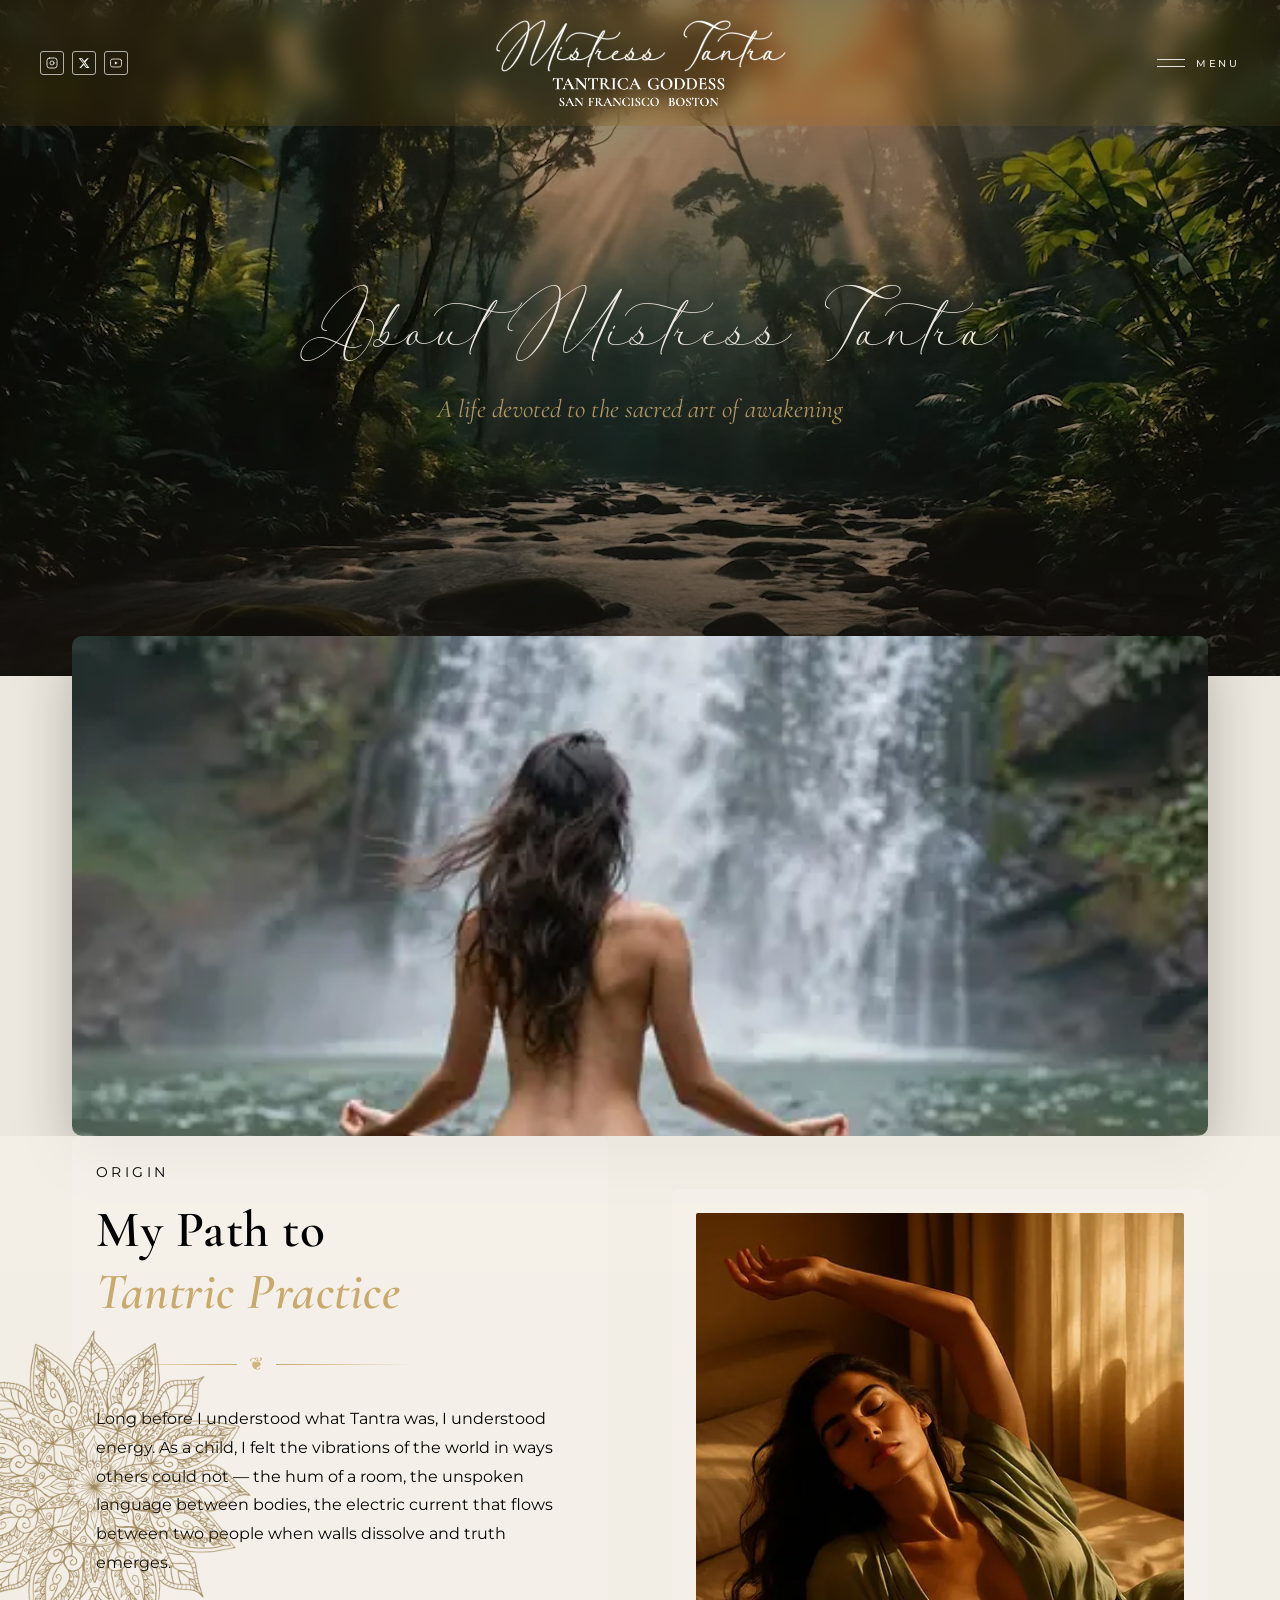
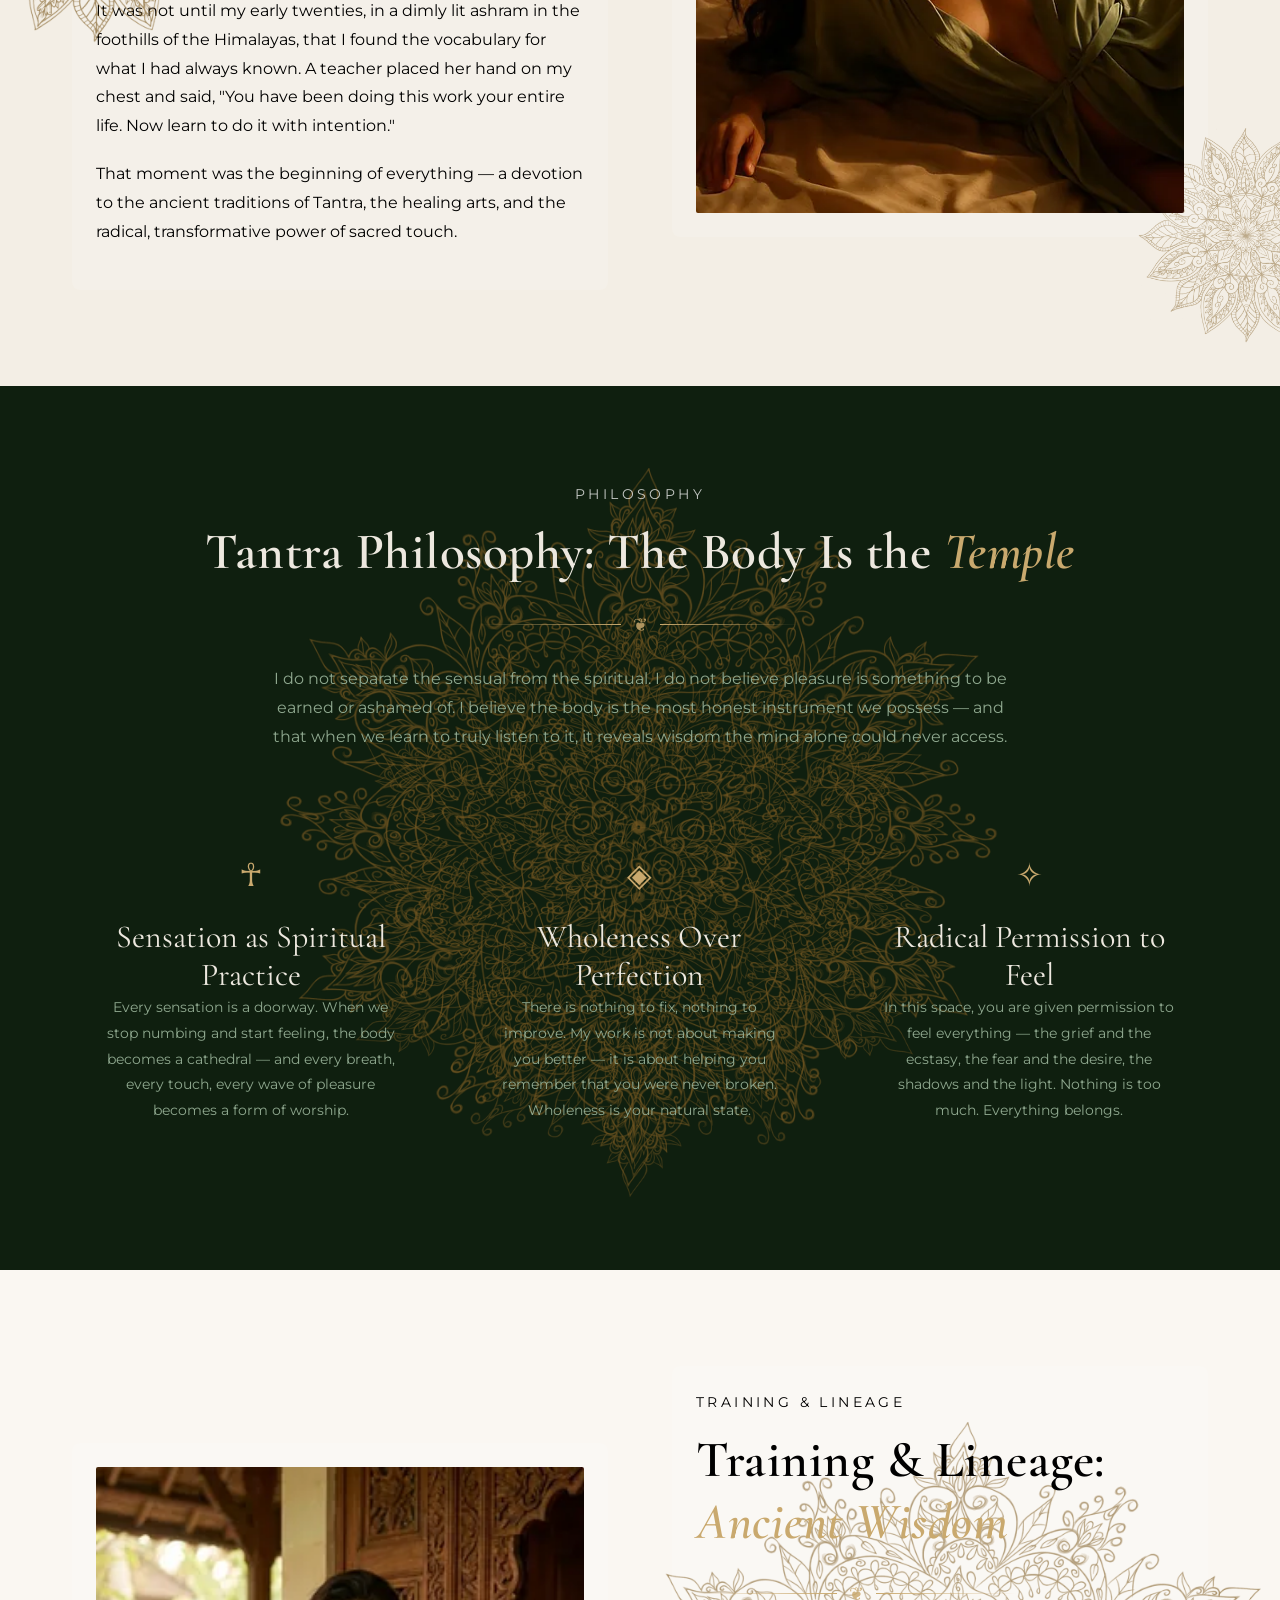
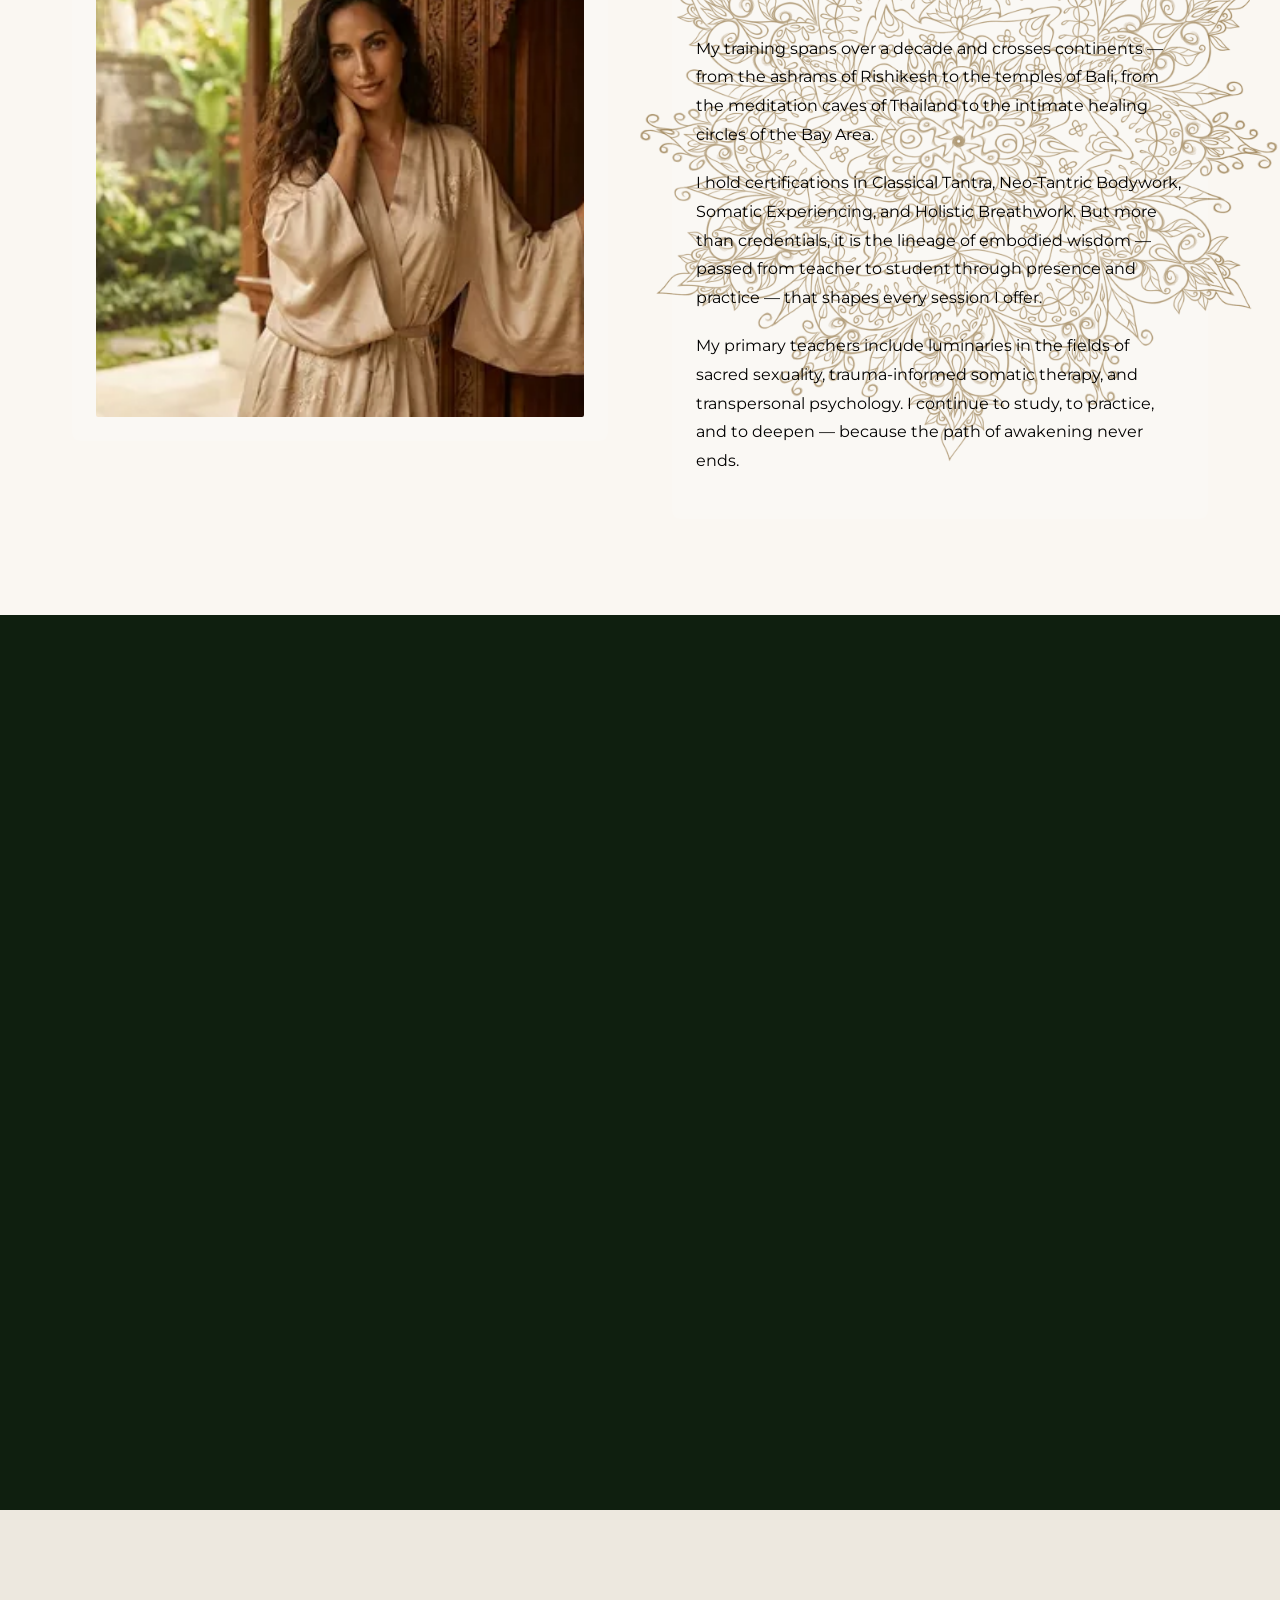
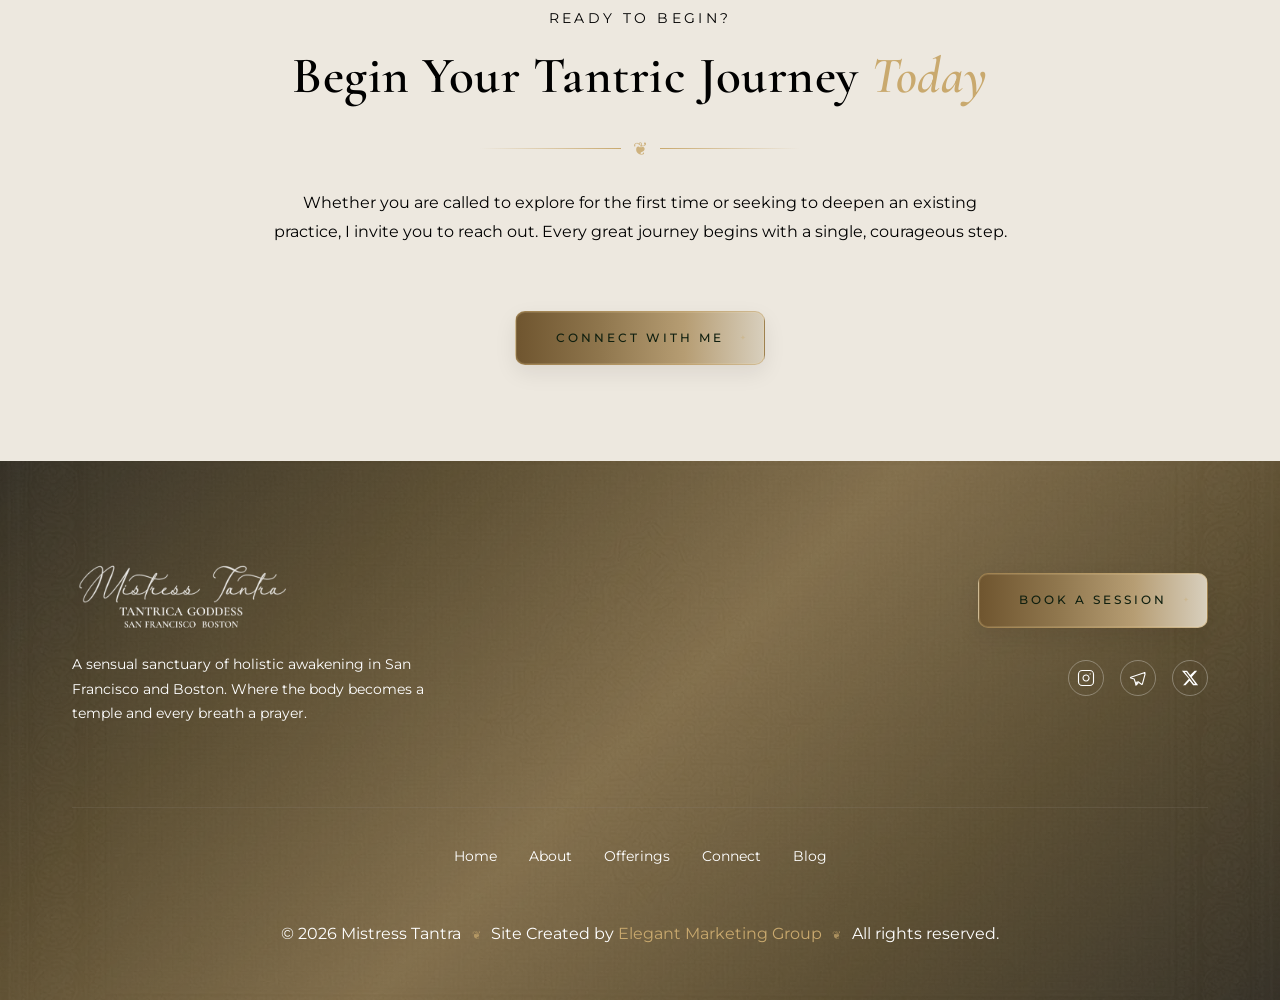
==== about.html @ 5de26f8f "Round 16: Footer restructure - new logo, horizontal nav, button+social right, bg overlay" ====
<!DOCTYPE html>
<html lang="en">
<head>
  <meta charset="UTF-8">
  <meta name="viewport" content="width=device-width, initial-scale=1.0">
  <title>About — Mistress Tantra · San Francisco</title>
  <meta name="description" content="Discover the story behind Mistress Tantra — years of devoted practice in the ancient art of tantric awakening, sacred intimacy, and holistic healing in San Francisco.">
  <link rel="preload" href="assets/fonts/Allonges.ttf" as="font" type="font/ttf" crossorigin="anonymous">
  <link rel="preconnect" href="https://fonts.googleapis.com">
  <link rel="preconnect" href="https://fonts.gstatic.com" crossorigin>
  <link href="https://fonts.googleapis.com/css2?family=Cormorant+Garamond:ital,wght@0,300;0,400;0,500;1,300;1,400;1,500&family=Montserrat:wght@200;300;400;500;600&display=swap" rel="stylesheet">
  <link rel="stylesheet" href="assets/css/styles.css?v=56">
  <link rel="stylesheet" href="assets/css/home.css?v=15">
  <link rel="stylesheet" href="assets/css/sacred-geometry.css?v=11">
  <link rel="icon" href="assets/images/favicon.png" type="image/png">
  <script src="https://sites.super.myninja.ai/_assets/ninja-daytona-script.js"></script>
  <script src="assets/js/responsive-video.js"></script>
</head>
<body>

  <div class="scroll-progress"></div>

  <!-- ═══════════════════════════════════════════════════════
       SITE-WIDE FIXED HEADER  (logo + gold bar + nav overlay)
  ═══════════════════════════════════════════════════════ -->

  <!-- Logo — fixed, centered, above header bar -->
    <!-- ═══════════════════════════════════════════════════════
       SITE-WIDE FIXED HEADER — social | logo | menu (one bar)
  ═══════════════════════════════════════════════════════ -->
  <header class="home-header" id="homeHeader">
    <div class="home-header__inner">

      <!-- COL 1: Social icons — far left -->
      <div class="home-header__social">
        <a href="#" aria-label="Instagram" class="social-icon">
          <svg width="12" height="12" viewBox="0 0 24 24" fill="none"
               stroke="white" stroke-width="1.6"
               stroke-linecap="round" stroke-linejoin="round">
            <rect x="2" y="2" width="20" height="20" rx="5" ry="5"/>
            <circle cx="12" cy="12" r="4"/>
            <circle cx="17.5" cy="6.5" r="0.5" fill="white" stroke="none"/>
          </svg>
        </a>
        <a href="#" aria-label="X" class="social-icon">
          <svg width="12" height="12" viewBox="0 0 24 24" fill="white">
            <path d="M18.244 2.25h3.308l-7.227 8.26 8.502 11.24H16.17l-4.714-6.231-5.401 6.231H2.746l7.73-8.835L1.254 2.25H8.08l4.253 5.622 5.91-5.622Zm-1.161 17.52h1.833L7.084 4.126H5.117z"/>
          </svg>
        </a>
        <a href="#" aria-label="YouTube" class="social-icon">
          <svg width="12" height="12" viewBox="0 0 24 24" fill="none"
               stroke="white" stroke-width="1.6"
               stroke-linecap="round" stroke-linejoin="round">
            <path d="M22.54 6.42a2.78 2.78 0 0 0-1.95-1.96C18.88 4 12 4 12 4s-6.88 0-8.59.46A2.78 2.78 0 0 0 1.46 6.42 29 29 0 0 0 1 12a29 29 0 0 0 .46 5.58 2.78 2.78 0 0 0 1.95 1.96C5.12 20 12 20 12 20s6.88 0 8.59-.46a2.78 2.78 0 0 0 1.95-1.96A29 29 0 0 0 23 12a29 29 0 0 0-.46-5.58z"/>
            <polygon points="9.75 15.02 15.5 12 9.75 8.98 9.75 15.02" fill="white" stroke="none"/>
          </svg>
        </a>
      </div>

      <!-- COL 2: Logo — center -->
      <div class="home-header__logo-col">
        <a href="index.html">
          <img src="assets/images/logo-hero.png"
               alt="Mistress Tantra – Tantrica Goddess"
               class="home-hero__logo">
        </a>
      </div>

      <!-- COL 3: Hamburger + MENU — far right -->
      <div class="home-header__menu-col">
        <button class="home-header__menu-btn" id="menuBtn" aria-label="Open menu">
          <div class="hamburger">
            <span></span>
            <span></span>
            <span></span>
          </div>
          <span class="menu-label">MENU</span>
        </button>
      </div>

    </div>
  </header>

  <!-- Fullscreen nav overlay -->
  <nav class="nav-overlay" id="navOverlay" aria-hidden="true">
    <button class="nav-overlay__close" id="menuClose" aria-label="Close menu">&#x2715;</button>
    <div class="nav-overlay__links">
      <a href="index.html" >Home</a>
      <a href="about.html" class="active">About</a>
      <a href="offerings.html" >Offerings</a>
      <a href="connect.html" >Connect</a>
      <a href="blog.html" >Blog</a>
    </div>
    <div class="nav-overlay__social">
      <a href="#" aria-label="Instagram" class="social-icon">
        <svg width="18" height="18" viewBox="0 0 24 24" fill="none"
             stroke="white" stroke-width="1.6"
             stroke-linecap="round" stroke-linejoin="round">
          <rect x="2" y="2" width="20" height="20" rx="5" ry="5"/>
          <circle cx="12" cy="12" r="4"/>
          <circle cx="17.5" cy="6.5" r="0.5" fill="white" stroke="none"/>
        </svg>
      </a>
      <a href="#" aria-label="X" class="social-icon">
        <svg width="18" height="18" viewBox="0 0 24 24" fill="white">
          <path d="M18.244 2.25h3.308l-7.227 8.26 8.502 11.24H16.17l-4.714-6.231-5.401 6.231H2.746l7.73-8.835L1.254 2.25H8.08l4.253 5.622 5.91-5.622Zm-1.161 17.52h1.833L7.084 4.126H5.117z"/>
        </svg>
      </a>
      <a href="#" aria-label="YouTube" class="social-icon">
        <svg width="18" height="18" viewBox="0 0 24 24" fill="none"
             stroke="white" stroke-width="1.6"
             stroke-linecap="round" stroke-linejoin="round">
          <path d="M22.54 6.42a2.78 2.78 0 0 0-1.95-1.96C18.88 4 12 4 12 4s-6.88 0-8.59.46A2.78 2.78 0 0 0 1.46 6.42 29 29 0 0 0 1 12a29 29 0 0 0 .46 5.58 2.78 2.78 0 0 0 1.95 1.96C5.12 20 12 20 12 20s6.88 0 8.59-.46a2.78 2.78 0 0 0 1.95-1.96A29 29 0 0 0 23 12a29 29 0 0 0-.46-5.58z"/>
          <polygon points="9.75 15.02 15.5 12 9.75 8.98 9.75 15.02" fill="white" stroke="none"/>
        </svg>
      </a>
    </div>
      <!-- Decorative mandalas along the bottom -->
    <div class="nav-overlay__mandalas" aria-hidden="true">
      <img src="assets/images/mandala-section.png" alt="" class="nav-mandala nav-mandala--top-left">
      <img src="assets/images/mandala-section.png" alt="" class="nav-mandala nav-mandala--top-right">
      <img src="assets/images/mandala-section.png" alt="" class="nav-mandala nav-mandala--mid-left">
      <img src="assets/images/mandala-section.png" alt="" class="nav-mandala nav-mandala--mid-right">
      <img src="assets/images/mandala-section.png" alt="" class="nav-mandala nav-mandala--bottom-center">
    </div>
</nav>




<!-- Hero -->
  <section id="about" class="video-hero video-hero-tall">
    <video autoplay muted loop playsinline data-responsive>
      <source data-src="assets/videos/{dir}/rainforest-hero.webm" type="video/webm">
      <source data-src="assets/videos/{dir}/rainforest-hero.mp4" type="video/mp4">
    </video>
    <div class="hero-overlay-dark"></div>
    <div class="hero-content">
      <h1>About Mistress Tantra</h1>
      <p class="about-subheader">A life devoted to the sacred art of awakening</p>
    </div>
  </section>

  <div class="about-overlap-image" id="aboutOverlapImage">
    <picture>
      <source media="(max-width: 480px)" srcset="assets/images/mobile/hero-about.webp" type="image/webp">
      <source media="(max-width: 767px)" srcset="assets/images/tablet-p/hero-about.webp" type="image/webp">
      <source media="(max-width: 1023px)" srcset="assets/images/tablet-l/hero-about.webp" type="image/webp">
      <source srcset="assets/images/laptop/hero-about.webp" type="image/webp">
      <img src="assets/images/hero-about.png" alt="Mistress Tantra in meditation" class="">
    </picture>
  </div>

  <!-- Origin Story -->
  <section class="section-linen section-entrance section-over-hero section-intro-sacred">
    <div class="sacred-mandala-wrap" id="aboutSacredMandala">
      <img src="assets/images/mandala-section.png" alt="" class="sacred-mandala-img" aria-hidden="true">
    </div>
    <div class="sacred-mandala-wrap-sm" id="aboutSacredMandalaSmall">
      <img src="assets/images/mandala-section.png" alt="" class="sacred-mandala-img sacred-mandala-img-sm" aria-hidden="true">
    </div>
    <!-- Sacred starburst — radiant ray canvas -->
    <canvas class="sacred-starburst" id="aboutSacredStarburst" aria-hidden="true"></canvas>
    <div class="container" style="position:relative; z-index:1;">
      <div class="grid-2">
        <div class="split-text fade-in-left">
          <p class="subtitle">Origin</p>
          <h2>My Path to <br><em class="font-accent">Tantric Practice</em></h2>
          <div class="divider"><span class="divider-ornament">&#x2766;</span></div>
          <p>Long before I understood what Tantra was, I understood energy. As a child, I felt the vibrations of the world in ways others could not — the hum of a room, the unspoken language between bodies, the electric current that flows between two people when walls dissolve and truth emerges.</p>
          <p>It was not until my early twenties, in a dimly lit ashram in the foothills of the Himalayas, that I found the vocabulary for what I had always known. A teacher placed her hand on my chest and said, "You have been doing this work your entire life. Now learn to do it with intention."</p>
          <p>That moment was the beginning of everything — a devotion to the ancient traditions of Tantra, the healing arts, and the radical, transformative power of sacred touch.</p>
        </div>
        <div class="fade-in-right">
          <picture>
      <source media="(max-width: 480px)" srcset="assets/images/mobile/hero-home.webp" type="image/webp">
      <source media="(max-width: 767px)" srcset="assets/images/tablet-p/hero-home.webp" type="image/webp">
      <source media="(max-width: 1023px)" srcset="assets/images/tablet-l/hero-home.webp" type="image/webp">
      <source srcset="assets/images/laptop/hero-home.webp" type="image/webp">
      <img src="assets/images/hero-home.png" alt="Mistress Tantra in sacred practice" class="img-hero-tall" style="object-position: center 30%;">
    </picture>
        </div>
      </div>
    </div>
  </section>

  <!-- Philosophy -->
  <section class="section-dark section-entrance section-pillars-sacred">
    <div class="pillars-mandala-wrap" aria-hidden="true">
      <img src="assets/images/mandala-pillars.png" alt="" class="pillars-mandala-img">
    </div>
    <!-- Second mandala behind "Wholeness Over Perfection" -->
    <div class="pillars-mandala-wrap-lower" aria-hidden="true">
      <img src="assets/images/mandala-pillars.png" alt="" class="pillars-mandala-img">
    </div>
    <!-- Duplicate mandala shown lower on mobile -->
    <div class="pillars-mandala-wrap-mobile-lower" aria-hidden="true">
      <img src="assets/images/mandala-pillars.png" alt="" class="pillars-mandala-img">
    </div>
    <div class="container text-center">
      <p class="subtitle fade-in">Philosophy</p>
      <h2 class="fade-in" style="color: var(--linen);">Tantra Philosophy: The Body Is the <em class="font-accent" style="color: var(--aman-gold);">Temple</em></h2>
      <div class="divider divider-center fade-in"><span class="divider-ornament">&#x2766;</span></div>
      <p class="container-narrow fade-in" style="color: var(--misty-sage);">I do not separate the sensual from the spiritual. I do not believe pleasure is something to be earned or ashamed of. I believe the body is the most honest instrument we possess — and that when we learn to truly listen to it, it reveals wisdom the mind alone could never access.</p>
    </div>
    <div class="container" style="margin-top: var(--space-lg);">
      <div class="grid-3 stagger-children">
        <div class="feature-item fade-in">
          <div class="feature-icon">☥</div>
          <h3 style="color: var(--linen);">Sensation as Spiritual Practice</h3>
          <p style="color: var(--misty-sage);">Every sensation is a doorway. When we stop numbing and start feeling, the body becomes a cathedral — and every breath, every touch, every wave of pleasure becomes a form of worship.</p>
        </div>
        <div class="feature-item fade-in">
          <div class="feature-icon">◈</div>
          <h3 style="color: var(--linen);">Wholeness Over Perfection</h3>
          <p style="color: var(--misty-sage);">There is nothing to fix, nothing to improve. My work is not about making you better — it is about helping you remember that you were never broken. Wholeness is your natural state.</p>
        </div>
        <div class="feature-item fade-in">
          <div class="feature-icon">✧</div>
          <h3 style="color: var(--linen);">Radical Permission to Feel</h3>
          <p style="color: var(--misty-sage);">In this space, you are given permission to feel everything — the grief and the ecstasy, the fear and the desire, the shadows and the light. Nothing is too much. Everything belongs.</p>
        </div>
      </div>
    </div>
  </section>

  <!-- Training & Lineage -->
  <section class="section-ivory section-entrance training-mandala-section">
    <div class="training-mandala-wrap" aria-hidden="true">
      <img src="assets/images/mandala-pillars.png" alt="" class="training-mandala-img">
    </div>
    <div class="container">
      <div class="grid-2">
        <div class="fade-in-left" style="order: 1;">
          <picture>
      <source media="(max-width: 480px)" srcset="assets/images/mobile/hero-connect.webp" type="image/webp">
      <source media="(max-width: 767px)" srcset="assets/images/tablet-p/hero-connect.webp" type="image/webp">
      <source media="(max-width: 1023px)" srcset="assets/images/tablet-l/hero-connect.webp" type="image/webp">
      <source srcset="assets/images/laptop/hero-connect.webp" type="image/webp">
      <img src="assets/images/hero-connect.jpg" alt="Mistress Tantra's training journey" class="img-hero-medium" style="object-position: center 30%;">
    </picture>
        </div>
        <div class="split-text fade-in-right" style="order: 2;">
          <p class="subtitle">Training & Lineage</p>
          <h2>Training & Lineage: <br><em class="font-accent">Ancient Wisdom</em></h2>
          <div class="divider"><span class="divider-ornament">&#x2766;</span></div>
          <p>My training spans over a decade and crosses continents — from the ashrams of Rishikesh to the temples of Bali, from the meditation caves of Thailand to the intimate healing circles of the Bay Area.</p>
          <p>I hold certifications in Classical Tantra, Neo-Tantric Bodywork, Somatic Experiencing, and Holistic Breathwork. But more than credentials, it is the lineage of embodied wisdom — passed from teacher to student through presence and practice — that shapes every session I offer.</p>
          <p>My primary teachers include luminaries in the fields of sacred sexuality, trauma-informed somatic therapy, and transpersonal psychology. I continue to study, to practice, and to deepen — because the path of awakening never ends.</p>
        </div>
      </div>
    </div>
  </section>

  <!-- Sacred Values -->
  <section class="section-dark section-entrance">
    <!-- First mandala -->
    <div class="sacred-values-mandala-wrap" aria-hidden="true">
      <img src="assets/images/mandala-pillars.png" alt="" class="sacred-values-mandala-img">
    </div>
    <!-- Second mandala -->
    <div class="sacred-values-mandala-wrap-lower" aria-hidden="true">
      <img src="assets/images/mandala-pillars.png" alt="" class="sacred-values-mandala-img">
    </div>
    <div class="container text-center">
      <p class="subtitle fade-in">The Foundation</p>
      <h2 class="fade-in" style="color: var(--linen);">Sacred Values & Principles</h2>
      <div class="divider divider-center fade-in"><span class="divider-ornament">&#x2766;</span></div>
      <p class="container-narrow fade-in" style="color: var(--misty-sage); margin-bottom: var(--space-lg);">These are not merely ideals — they are the living principles that inform every breath, every touch, every moment we share together.</p>
    </div>
    <div class="container">
      <div class="grid-4">
        <div class="feature-item fade-in">
          <div class="feature-icon">☽</div>
          <h3 style="color: var(--linen);">Consent</h3>
          <p style="color: var(--misty-sage);">Every boundary is sacred. Every choice is honored. Consent is not a checkbox — it is a living, breathing dialogue that continues throughout our entire journey together.</p>
        </div>
        <div class="feature-item fade-in">
          <div class="feature-icon">♒</div>
          <h3 style="color: var(--linen);">Confidentiality</h3>
          <p style="color: var(--misty-sage);">What happens in the temple stays in the temple. Your privacy is absolute and non-negotiable. This is a space where you can be completely, unapologetically yourself.</p>
        </div>
        <div class="feature-item fade-in">
          <div class="feature-icon">❂</div>
          <h3 style="color: var(--linen);">Compassion</h3>
          <p style="color: var(--misty-sage);">I meet you exactly where you are — with tenderness, patience, and zero judgment. There is no right or wrong way to feel, to breathe, to be. You are welcomed in your full humanity.</p>
        </div>
        <div class="feature-item fade-in">
          <div class="feature-icon">✦</div>
          <h3 style="color: var(--linen);">Devotion</h3>
          <p style="color: var(--misty-sage);">This is not a job — it is a calling. I am devoted to this work, to this path, and to every soul who entrusts me with their most vulnerable self. That devotion is unwavering.</p>
        </div>
      </div>
    </div>
  </section>

  <!-- CTA -->
  <section class="section-linen" style="padding: var(--space-xl) 0;">
    <div class="container text-center">
      <p class="subtitle fade-in">Ready to Begin?</p>
      <h2 class="fade-in">Begin Your Tantric Journey <em class="font-accent">Today</em></h2>
      <div class="divider divider-center fade-in"><span class="divider-ornament">&#x2766;</span></div>
      <p class="container-narrow fade-in" style="color: #000000; margin-bottom: var(--space-lg);">Whether you are called to explore for the first time or seeking to deepen an existing practice, I invite you to reach out. Every great journey begins with a single, courageous step.</p>
      <a href="connect.html" class="btn btn-dark fade-in">Connect With Me</a>
    </div>
  </section>

  <!-- Footer -->
  <footer class="footer">
    <div class="footer-bg" aria-hidden="true"></div>
    <div class="container">
      <div class="footer-top">
        <div class="footer-brand">
          <img src="assets/images/logo-hero.png" alt="Mistress Tantra – Tantrica Goddess San Francisco & Boston" class="footer-logo">
          <p>A sensual sanctuary of holistic awakening in San Francisco and Boston. Where the body becomes a temple and every breath a prayer.</p>
        </div>
        <div class="footer-actions">
          <a href="connect.html" class="btn btn-primary footer-cta">Book a Session</a>
          <div class="footer-social">
            <a href="#" aria-label="Instagram"><svg width="18" height="18" viewBox="0 0 24 24" fill="none" stroke="currentColor" stroke-width="1.5" stroke-linecap="round" stroke-linejoin="round"><rect x="2" y="2" width="20" height="20" rx="5" ry="5"/><path d="M16 11.37A4 4 0 1 1 12.63 8 4 4 0 0 1 16 11.37z"/><line x1="17.5" y1="6.5" x2="17.51" y2="6.5"/></svg></a>
            <a href="#" aria-label="Telegram"><svg width="18" height="18" viewBox="0 0 24 24" fill="none" stroke="currentColor" stroke-width="1.5" stroke-linecap="round" stroke-linejoin="round"><path d="M21.2 4.6L2.4 11.1c-.7.3-.7.8.1 1l4.5 1.3 1.7 5.3c.2.6.5.7.9.4l2.5-2.1 4.6 3.4c.6.3 1 .2 1.2-.5l3.5-13.2c.2-.8-.3-1.2-1.2-.9z"/><path d="M9.6 17.4l-.6 3.6c-.1.5.2.6.5.3l2.3-2.1"/></svg></a>
            <a href="#" aria-label="X"><svg width="18" height="18" viewBox="0 0 24 24" fill="currentColor"><path d="M18.244 2.25h3.308l-7.227 8.26 8.502 11.24H16.17l-4.714-6.231-5.401 6.231H2.746l7.73-8.835L1.254 2.25H8.08l4.253 5.622 5.91-5.622Zm-1.161 17.52h1.833L7.084 4.126H5.117z"/></svg></a>
          </div>
        </div>
      </div>
      <div class="footer-divider" aria-hidden="true"></div>
      <nav class="footer-nav">
        <a href="index.html">Home</a>
        <a href="about.html">About</a>
        <a href="offerings.html">Offerings</a>
        <a href="connect.html">Connect</a>
        <a href="blog.html">Blog</a>
      </nav>
      <div class="footer-bottom">
        <p>&copy; 2026 Mistress Tantra <span class="footer-sep">&#x2766;</span> Site Created by <a href="https://www.elegantmarketinggroup.com" target="_blank" rel="noopener noreferrer">Elegant Marketing Group</a> <span class="footer-sep">&#x2766;</span> All rights reserved.</p>
      </div>
    </div>
  </footer>

  <div class="back-to-top">↑</div>
  <script src="assets/js/main.js"></script>
  <script src="assets/js/starburst.js?v=3"></script>
  <script src="assets/js/home.js?v=3"></script>
</body>
</html>
---- assets/css/styles.css ----
/* ============================================================
   MISTRESS TANTRA — Custom Stylesheet
   Aman-Vibe Aesthetic · Earthy · Sensual · Holistic
   ============================================================ */

/* --- FONT IMPORTS --- */
/* Allonges Regular — self-hosted (hero title only) */
@font-face {
  font-family: 'Allonges';
  src: url('../fonts/Allonges.ttf') format('truetype');
  font-weight: 400;
  font-style: normal;
  font-display: block; /* hold invisible — eliminates FOUT flash */
}
/* Cormorant Garamond + Montserrat only — Playfair Display removed per style guide */
@import url('https://fonts.googleapis.com/css2?family=Cormorant+Garamond:ital,wght@0,300;0,400;0,500;0,600;0,700;1,300;1,400;1,500;1,600&family=Montserrat:wght@200;300;400;500;600&display=swap');

/* --- CSS CUSTOM PROPERTIES --- */
:root {
  /* Primary Greens — DARKENED */
  --deep-forest: #0f1f0f;
  --sage: #5a7a5a;
  --misty-sage: #8fa88f;
  --olive-grove: #4a5c3a;

  /* Earthy Browns & Beiges */
  --warm-earth: #3d3428;
  --raw-umber: #6b5d4f;
  --warm-sand: #c4a882;

  /* Neutrals */
  --charcoal: #2c2c2c;
  --stone: #8a8278;
  --linen: #ede8df;
  --ivory-mist: #faf7f2;

  /* Accents */
  --aman-gold: #c9a96e;
  --aman-gold-light: #d4b87e;

  /* Overlays — BLACK with same transparency */
  --veil: rgba(0, 0, 0, 0.7);
  --veil-light: rgba(0, 0, 0, 0.4);
  --veil-warm: rgba(0, 0, 0, 0.6);

  /* Typography */
  --font-display: 'Cormorant Garamond', Georgia, serif;
  --font-body: 'Montserrat', 'Helvetica Neue', Arial, sans-serif;
  --font-accent: 'Cormorant Garamond', Georgia, serif;

  /* Spacing */
  --space-xs: 0.5rem;
  --space-sm: 1rem;
  --space-md: 2rem;
  --space-lg: 4rem;
  --space-xl: 6rem;
  --space-xxl: 10rem;

  /* Transitions */
  --transition-smooth: all 0.5s cubic-bezier(0.25, 0.1, 0.25, 1);
  --transition-slow: all 0.8s cubic-bezier(0.25, 0.1, 0.25, 1);
}

/* --- RESET & BASE --- */
*,
*::before,
*::after {
  margin: 0;
  padding: 0;
  box-sizing: border-box;
}

html {
  scroll-behavior: smooth;
  font-size: 16px;
  overflow-x: hidden;
}

body {
  font-family: var(--font-body);
  font-weight: 400;
  color: #000000;
  background-color: var(--linen);
  line-height: 1.7;
  overflow-x: hidden;
  -webkit-font-smoothing: antialiased;
  -moz-osx-font-smoothing: grayscale;
}

img {
  max-width: 100%;
  height: auto;
  display: block;
}

/* Responsive picture elements — ensure proper sizing */
picture {
  display: block;
  width: 100%;
  height: 100%;
}
picture img {
  width: 100%;
  height: auto;
}
/* About overlap image — picture element needs specific handling */
.about-overlap-image picture {
  width: 100%;
  height: auto;
}
.about-overlap-image picture img {
  width: 100%;
  height: 500px;
  object-fit: cover;
  object-position: center 30%;
  border-radius: 10px;
  box-shadow: 0 20px 60px rgba(0,0,0,0.25);
  opacity: 0;
  transform: translateY(30px);
  transition: opacity 1.2s ease, transform 1.2s ease;
}
.about-overlap-image picture img.visible {
  opacity: 1;
  transform: translateY(0);
}

a {
  color: inherit;
  text-decoration: none;
  transition: var(--transition-smooth);
}

ul, ol {
  list-style: none;
}

::selection {
  background: var(--aman-gold);
  color: var(--deep-forest);
}

/* --- TYPOGRAPHY --- */
h1, h2, h3, h4, h5, h6 {
  font-family: var(--font-display);
  font-weight: 400;
  line-height: 1.2;
  color: var(--deep-forest);
}

h1 {
  font-size: clamp(2.8rem, 4.5vw, 5rem); /* Style Guide: 44.8px–80px */
  font-weight: 300;
  letter-spacing: 0.02em;
  line-height: 1.1;
  color: #000000;
}

h2 {
  font-size: clamp(2.2rem, 4vw, 4rem);
  font-weight: 600;
  letter-spacing: 0.01em;
  color: #000000;
}

h3 {
  font-size: clamp(1.5rem, 2.5vw, 2rem);
  font-weight: 400;
  color: #000000;
}

h4 {
  font-size: clamp(1.2rem, 2vw, 1.5rem);
  font-weight: 500;
}

p {
  margin-bottom: 1.2em;
  font-size: 1rem;
  line-height: 1.8;
}

.font-accent {
  font-family: var(--font-accent);
  font-style: italic;
  color: var(--aman-gold);
}

.text-gold {
  color: var(--aman-gold);
}

.text-sage {
  color: var(--sage);
}

.subtitle {
  font-family: var(--font-body);
  font-weight: 400;
  font-size: 0.85rem;
  letter-spacing: 0.25em;
  text-transform: uppercase;
  color: #000000;
  margin-bottom: var(--space-sm);
}

.divider {
  display: flex;
  align-items: center;
  gap: 0.75rem;
  margin: var(--space-md) 0;
  width: 100%;
  max-width: 320px;
  background: none;
  height: auto;
}

.divider::before,
.divider::after {
  content: '';
  flex: 1;
  height: 1px;
  background: linear-gradient(
    to right,
    transparent 0%,
    var(--aman-gold) 100%
  );
}

.divider::after {
  background: linear-gradient(
    to left,
    transparent 0%,
    var(--aman-gold) 100%
  );
}

/* Insert ornamental symbol between the two gradient lines */
.divider-ornament {
  color: var(--aman-gold);
  font-size: 1.1rem;
  line-height: 1;
  opacity: 0.85;
  flex-shrink: 0;
}

.divider-center {
  margin-left: auto;
  margin-right: auto;
}

/* --- Ornamental Script Divider --- */
.divider-ornamental {
  display: flex;
  align-items: center;
  gap: 0.75rem;
  margin: var(--space-md) 0;
}

.divider-ornamental-line {
  flex: 1;
  height: 1px;
  background: linear-gradient(
    to var(--dir, right),
    transparent 0%,
    var(--aman-gold) 100%
  );
}

.divider-ornamental-line:last-child {
  --dir: left;
}

.divider-ornamental-symbol {
  color: var(--aman-gold);
  font-size: 1.1rem;
  line-height: 1;
  opacity: 0.85;
}

/* --- LAYOUT --- */
.container {
  max-width: 1200px;
  margin: 0 auto;
  padding: 0 var(--space-md);
}

.container-narrow {
  max-width: 800px;
  margin: 0 auto;
  padding: 0 var(--space-md);
}

.container-wide {
  max-width: 1400px;
  margin: 0 auto;
  padding: 0 var(--space-md);
}

section {
  padding: var(--space-xl) 0;
}

.section-dark {
  background: var(--deep-forest);
  color: var(--linen);
  position: relative;
  overflow: hidden;
}

.section-dark > .container {
  position: relative;
  z-index: 1;
}

.section-dark h2,
.section-dark h3,
.section-dark h4 {
  color: #ffffff;
}

.section-dark p {
  color: rgba(255, 255, 255, 0.75);
}

.section-ivory {
  background: var(--ivory-mist);
}

.section-linen {
  background: var(--linen);
}

/* --- NAVIGATION --- */
.navbar {
  position: fixed;
  top: 0;
  left: 0;
  width: 100%;
  z-index: 1000;
  transition: var(--transition-smooth);
  padding: 0.8rem 0;
  /* Glassmorphism - always on */
  background: rgba(15, 31, 15, 0.3);
  backdrop-filter: blur(16px) saturate(180%);
  -webkit-backdrop-filter: blur(16px) saturate(180%);
  border-bottom: 1px solid rgba(201, 169, 110, 0.08);
}

.navbar.scrolled {
  background: linear-gradient(135deg, #0d0a04 0%, #3a2c10 25%, #6b5530 50%, #3a2c10 75%, #0d0a04 100%);
  backdrop-filter: none;
  -webkit-backdrop-filter: none;
  padding: 0.5rem 0;
  border-bottom: 1px solid rgba(201, 169, 110, 0.15);
  box-shadow: 0 4px 30px rgba(0, 0, 0, 0.15);
}

.navbar-inner {
  display: flex;
  align-items: center;
  justify-content: space-between;
  max-width: 1400px;
  margin: 0 auto;
  padding: 0 var(--space-md);
}

/* Minimal sticky logo - text only on scroll */
.nav-logo {
  display: flex;
  align-items: center;
  gap: 0.7rem;
  transition: var(--transition-smooth);
}

.nav-logo img {
  height: 66px;
  width: auto;
  transition: var(--transition-smooth);
  opacity: 1;
}

.navbar.scrolled .nav-logo img {
  height: 60px;
  width: auto;
}

.nav-logo-text {
  display: none;
}

/* Minimal nav links */
.nav-links {
  display: flex;
  align-items: center;
  gap: 2rem;
}

.nav-links a {
  font-family: var(--font-body);
  font-size: 0.7rem;
  font-weight: 400;
  letter-spacing: 0.2em;
  text-transform: uppercase;
  color: rgba(255, 255, 255, 0.65);
  position: relative;
  padding: 0.3rem 0;
  transition: var(--transition-smooth);
}

.nav-links a::after {
  content: '';
  position: absolute;
  bottom: -2px;
  left: 50%;
  transform: translateX(-50%);
  width: 0;
  height: 1px;
  background: var(--aman-gold);
  transition: var(--transition-smooth);
}

.nav-links a:hover {
  color: rgba(255, 255, 255, 0.95);
}

.nav-links a:hover::after,
.nav-links a.active::after {
  width: 100%;
}

.nav-links a.active {
  color: var(--aman-gold);
}

/* Active section dot indicator */
.nav-links a .nav-dot {
  display: inline-block;
  width: 4px;
  height: 4px;
  border-radius: 50%;
  background: var(--aman-gold);
  margin-left: 6px;
  opacity: 0;
  transform: scale(0);
  transition: var(--transition-smooth);
  vertical-align: middle;
}

.nav-links a.active .nav-dot {
  opacity: 1;
  transform: scale(1);
}

/* Mobile menu toggle */
.nav-toggle {
  display: none;
  flex-direction: column;
  gap: 5px;
  cursor: pointer;
  padding: 5px;
  z-index: 1001;
}

.nav-toggle span {
  width: 22px;
  height: 1.5px;
  background: var(--aman-gold);
  transition: var(--transition-smooth);
}

.nav-toggle.open span:nth-child(1) {
  transform: rotate(45deg) translate(4px, 5px);
}

.nav-toggle.open span:nth-child(2) {
  opacity: 0;
}

.nav-toggle.open span:nth-child(3) {
  transform: rotate(-45deg) translate(4px, -5px);
}

/* Mobile Navigation */
@media (max-width: 768px) {
  .nav-toggle {
    display: flex;
  }

  .navbar {
    padding: 0.6rem 0;
  }

  .nav-links {
    position: fixed;
    top: 0;
    right: -100%;
    width: 100%;
    height: 100vh;
    background: rgba(15, 31, 15, 0.92);
    backdrop-filter: blur(30px) saturate(200%);
    -webkit-backdrop-filter: blur(30px) saturate(200%);
    flex-direction: column;
    justify-content: center;
    align-items: center;
    gap: 2rem;
    transition: var(--transition-smooth);
  }

  .nav-links.open {
    right: 0;
  }

  .nav-links a {
    font-size: 0.9rem;
    letter-spacing: 0.3em;
  }
}

/* Hero content responsive padding — clears fixed navbar on all devices */
@media (max-width: 1024px) {
  .hero-content {
    padding-top: 100px;
  }
}

@media (max-width: 768px) {
  .hero-content {
    padding-top: 90px;
    padding-left: 4%;
    padding-right: 4%;
    max-width: 100%;
    grid-column: 1 / -1;
  }
  .hero-content h1 {
    line-height: 1.05;
  }
}

@media (max-width: 480px) {
  .hero-content {
    padding-top: 85px;
    padding-left: 2% !important;
    padding-right: 2% !important;
  }
  .hero-content h1 {
    line-height: 1.0;
    font-size: clamp(2rem, 7vw, 3rem);
  }
  .video-hero .hero-content h1 {
    line-height: 1.0;
    font-size: clamp(2rem, 7vw, 3rem);
  }
  .about-hero-gradient .hero-content h1 {
    line-height: 1.0;
    font-size: clamp(2rem, 7vw, 3rem);
  }
}

/* --- HERO SECTIONS (Universal) --- */
.hero,
.page-hero {
  position: relative;
  min-height: 100vh;
  display: grid;
  grid-template-columns: 1fr 1fr;
  align-items: center;
  overflow: hidden;
}

/* Fixed background image — content slides up over it */
.hero-bg {
  position: fixed;
  top: 0;
  left: 0;
  width: 100%;
  height: 100vh;
  object-fit: cover;
  z-index: 0;
  grid-column: 1 / -1;
  grid-row: 1 / -1;
}

/* Home hero — show subject's face, position from bottom */
.hero .hero-bg {
  object-position: center 30%;
}

/* Home hero — flipped horizontally so subject is on the right */
.hero-bg-flipped {
  transform: scaleX(-1);
}

/* Home hero — no overlay, text needs readability */
#home .hero-content h1,
#home .hero-content .tagline,
#home .hero-content p,
#home .hero-content .subtitle {
  text-shadow: 0 2px 20px rgba(0,0,0,0.5), 0 4px 40px rgba(0,0,0,0.3);
}

/* About hero — center the subject */
#about .hero-bg {
  object-position: center top;
}

/* Offerings hero — show full body, center */
#offerings .hero-bg {
  object-position: center center;
}

/* Connect hero — show face and upper body */
#connect .hero-bg {
  object-position: center 30%;
}

/* Blog hero — show upper portion */
#blog .hero-bg {
  object-position: center 35%;
}

/* Blog hero — stronger text shadow for readability without heavy overlay */
#blog .hero-content h1,
#blog .hero-content .tagline,
#blog .hero-content p,
#blog .hero-content .subtitle {
  text-shadow: 0 2px 12px rgba(0,0,0,0.55), 0 1px 3px rgba(0,0,0,0.4);
}

/* Hero overlays — BLACK with transparency */
.hero-overlay {
  position: absolute;
  top: 0;
  left: 0;
  width: 100%;
  height: 100%;
  z-index: 1;
  grid-column: 1 / -1;
  grid-row: 1 / -1;
}

.hero-overlay.dark {
  background: linear-gradient(
    to right,
    rgba(0, 0, 0, 0.88) 0%,
    rgba(0, 0, 0, 0.72) 35%,
    rgba(0, 0, 0, 0.35) 65%,
    rgba(0, 0, 0, 0.15) 100%
  );
}

.hero-overlay.warm {
  background: linear-gradient(
    to right,
    rgba(0, 0, 0, 0.85) 0%,
    rgba(0, 0, 0, 0.68) 35%,
    rgba(0, 0, 0, 0.3) 65%,
    rgba(0, 0, 0, 0.1) 100%
  );
}

/* Blog hero — minimal overlay so images aren't compromised */
.hero-overlay.blog-subtle {
  background: linear-gradient(
    to right,
    rgba(0, 0, 0, 0.40) 0%,
    rgba(0, 0, 0, 0.22) 30%,
    transparent 60%,
    transparent 100%
  );
}

.hero-content {
  position: relative;
  z-index: 2;
  text-align: left;
  color: #ffffff;
  max-width: 540px;
  padding-left: 6%;
  padding-right: 2rem;
  padding-top: 110px;
  grid-column: 1;
  grid-row: 1;
}

.hero-content h1 {
  color: #ffffff;
  font-weight: 300;
  margin-bottom: var(--space-sm);
  text-shadow: 0 2px 40px rgba(0,0,0,0.3);
}

.hero-content .tagline {
  font-family: var(--font-accent);
  font-style: italic;
  font-size: clamp(1.1rem, 2vw, 1.5rem);
  color: var(--warm-sand);
  margin-bottom: var(--space-md);
  opacity: 0.9;
}

.hero-content p {
  font-size: 1.05rem;
  color: rgba(255, 255, 255, 0.8);
  max-width: 560px;
  margin: 0 0 var(--space-lg);
  line-height: 1.9;
}

.hero-scroll {
  position: absolute;
  bottom: 2rem;
  left: 50%;
  transform: translateX(-50%);
  z-index: 2;
  display: flex;
  flex-direction: column;
  align-items: center;
  gap: 0.5rem;
  color: rgba(255,255,255,0.5);
  font-size: 0.65rem;
  letter-spacing: 0.3em;
  text-transform: uppercase;
  animation: float 3s ease-in-out infinite;
  grid-column: 1 / -1;
  grid-row: 1 / -1;
  align-self: end;
}

.hero-scroll .scroll-line {
  width: 1px;
  height: 40px;
  background: linear-gradient(to bottom, var(--aman-gold), transparent);
}

@keyframes float {
  0%, 100% { transform: translateX(-50%) translateY(0); }
  50% { transform: translateX(-50%) translateY(-10px); }
}

/* Hero subtitle left-aligned */
.hero-content .subtitle {
  text-align: left;
}

/* Hero buttons left-aligned */
.hero-content .btn {
  margin-left: 0;
}

/* --- PAGE HERO (section heroes — same full-height treatment) --- */
.page-hero {
  align-items: flex-end;
}

.page-hero .hero-bg {
  transition: none;
}

.page-hero:hover .hero-bg {
  transform: none;
}

.page-hero-content {
  position: relative;
  z-index: 2;
  padding: var(--space-xl) var(--space-md) var(--space-lg);
  width: 100%;
  background: linear-gradient(to top, rgba(0,0,0,0.85) 0%, transparent 100%);
}

.page-hero-content h1 {
  color: #ffffff;
  margin-bottom: var(--space-xs);
}

.page-hero-content .subtitle {
  color: var(--aman-gold);
}

/* When a section-hero scrolls out of view, hide its fixed bg */
.section-hero-wrapper {
  position: relative;
  min-height: 100vh;
  overflow: hidden;
}

.section-hero-wrapper + .section-content {
  position: relative;
  z-index: 5;
  background: var(--linen);
  margin-top: -1px;
}

/* --- FAST SCROLL TRANSITION TO WHITE --- */
/* Content sections immediately transition to solid background */
.section-content {
  position: relative;
  z-index: 5;
  background: var(--linen);
}

.section-content.section-linen {
  background: var(--linen);
}

.section-content.section-ivory {
  background: var(--ivory-mist);
}

.section-content.section-dark {
  background: var(--deep-forest);
}

/* Ensure first content section after hero has no gap and immediate background */
.hero + section,
.hero + .section-linen,
.hero + .section-ivory {
  margin-top: 0;
  position: relative;
  z-index: 5;
}

/* Force immediate solid background on all content sections — no slow fade */
.section-linen,
.section-ivory,
.section-dark {
  -webkit-font-smoothing: antialiased;
}

/* Section that sits over the fading hero — mostly transparent to show hero behind */
.section-over-hero {
  background: rgba(245, 240, 232, 0.80) !important;
  position: relative;
  z-index: 5;
}



/* --- BUTTONS --- */
.btn {
  display: inline-block;
  font-family: var(--font-body);
  font-size: 0.75rem;
  font-weight: 500;
  letter-spacing: 0.25em;
  text-transform: uppercase;
  padding: 1rem 2.5rem;
  border: 1px solid;
  cursor: pointer;
  transition: var(--transition-smooth);
  position: relative;
  overflow: hidden;
}

.btn-primary {
  border-color: var(--aman-gold);
  color: var(--aman-gold);
  background: transparent;
}

.btn-primary:hover {
  background: var(--aman-gold);
  color: var(--deep-forest);
}

.btn-filled {
  border-color: var(--aman-gold);
  color: var(--deep-forest);
  background: var(--aman-gold);
}

.btn-filled:hover {
  background: var(--aman-gold-light);
  border-color: var(--aman-gold-light);
  color: var(--deep-forest);
}

.btn-light {
  border-color: rgba(255,255,255,0.4);
  color: #ffffff;
  background: transparent;
}

.btn-light:hover {
  border-color: var(--aman-gold);
  color: var(--aman-gold);
}

.btn-dark {
  border-color: var(--deep-forest);
  color: var(--deep-forest);
  background: transparent;
}

.btn-dark:hover {
  background: var(--deep-forest);
  color: var(--aman-gold);
}

/* --- CARDS --- */
.card {
  background: var(--ivory-mist);
  border: 1px solid rgba(196, 168, 130, 0.2);
  overflow: hidden;
  transition: var(--transition-smooth);
}

.card:hover {
  transform: translateY(-4px);
  box-shadow: 0 20px 60px rgba(15, 31, 15, 0.1);
}

.card-image {
  width: 100%;
  height: 300px;
  object-fit: cover;
  transition: var(--transition-slow);
}

.card:hover .card-image {
  transform: scale(1.05);
}

.card-image-wrapper {
  overflow: hidden;
}

.card-body {
  padding: var(--space-md);
}

.card-body h3 {
  margin-bottom: var(--space-xs);
}

.card-body p {
  color: var(--raw-umber);
  font-size: 0.95rem;
}

/* --- GRID LAYOUTS --- */
.grid-2 {
  display: grid;
  grid-template-columns: repeat(2, 1fr);
  gap: var(--space-lg);
  align-items: center;
}

.grid-3 {
  display: grid;
  grid-template-columns: repeat(3, 1fr);
  gap: var(--space-md);
}

.grid-4 {
  display: grid;
  grid-template-columns: repeat(4, 1fr);
  gap: var(--space-md);
}

@media (max-width: 1024px) {
  .grid-3 {
    grid-template-columns: 1fr;
  }
  .grid-4 {
    grid-template-columns: 1fr;
  }
}

@media (max-width: 768px) {
  .grid-2, .grid-3, .grid-4 {
    grid-template-columns: 1fr;
  }
}

/* ---- GLOBAL 1024px STACK: all multi-col layouts collapse to 100% ---- */
@media (max-width: 1024px) {
  .grid-2 {
    grid-template-columns: 1fr;
  }
  .split-section {
    grid-template-columns: 1fr;
  }
  .split-section.reverse {
    direction: ltr;
  }
  .blog-card {
    grid-template-columns: 1fr;
  }
  .feature-row {
    flex-direction: column;
  }
  .feature-item {
    min-width: 100%;
  }
}

/* ---- GLOBAL 5px SIDE PADDING on mobile ---- */
@media (max-width: 1024px) {
  .container,
  .container-narrow,
  .container-wide {
    padding-left: 5px;
    padding-right: 5px;
  }
  .hero-content {
    padding-left: 5px;
    padding-right: 5px;
    max-width: 100%;
    grid-column: 1 / -1;
  }
  .split-text {
    padding: var(--space-md) 5px;
  }
  .blog-card-content {
    padding: var(--space-md) 5px;
  }
}

/* ---- RELATIVE UNITS: images scale to screen ---- */
img {
  max-width: 100%;
  height: auto;
}
.card-image {
  width: 100%;
  height: auto;
  min-height: 220px;
  object-fit: cover;
}
@media (max-width: 1024px) {
  /* inline fixed-height images → fluid */
  .hero-about-img,
  [style*="height: 600px"],
  [style*="height: 550px"] {
    height: 55vw !important;
    min-height: 260px !important;
    max-height: 520px !important;
  }
  .split-image {
    min-height: 280px;
    height: 50vw;
    max-height: 480px;
  }
  .offering-card-image {
    height: 55vw;
    max-height: 400px;
  }
}

/* --- IMAGE + TEXT SPLIT --- */
.split-section {
  display: grid;
  grid-template-columns: 1fr 1fr;
  min-height: 600px;
}

.split-section.reverse {
  direction: rtl;
}

.split-section.reverse > * {
  direction: ltr;
}

.split-image {
  width: 100%;
  height: 100%;
  object-fit: cover;
  min-height: 500px;
}

.split-text {
  display: flex;
  flex-direction: column;
  justify-content: center;
  padding: var(--space-xl);
}

@media (max-width: 768px) {
  .split-section {
    grid-template-columns: 1fr;
  }
  .split-section.reverse {
    direction: ltr;
  }
  .split-image {
    min-height: 350px;
  }
}

/* --- OFFERINGS CARDS --- */
.offering-card {
  position: relative;
  overflow: hidden;
  cursor: pointer;
  group: true;
}

.offering-card-image {
  width: 100%;
  height: 450px;
  object-fit: cover;
  transition: var(--transition-slow);
}

.offering-card:hover .offering-card-image {
  transform: scale(1.08);
}

.offering-card-overlay {
  position: absolute;
  bottom: 0;
  left: 0;
  width: 100%;
  padding: var(--space-lg) var(--space-md) var(--space-md);
  background: linear-gradient(to top, rgba(0,0,0,0.9) 0%, transparent 100%);
  transition: var(--transition-smooth);
}

.offering-card:hover .offering-card-overlay {
  padding-bottom: var(--space-lg);
}

.offering-card-overlay h3 {
  color: #ffffff;
  margin-bottom: 0.3rem;
}

.offering-card-overlay p {
  color: rgba(255, 255, 255, 0.7);
  font-size: 0.9rem;
  max-height: 0;
  overflow: hidden;
  transition: var(--transition-smooth);
}

.offering-card:hover .offering-card-overlay p {
  max-height: 200px;
  margin-top: 0.5rem;
}

/* --- TESTIMONIAL / QUOTE --- */
.quote-block {
  position: relative;
  padding: var(--space-lg) var(--space-xl);
  text-align: center;
}

.quote-block::before {
  content: '\201C';
  font-family: var(--font-display);
  font-size: 8rem;
  color: var(--aman-gold);
  opacity: 0.15;
  position: absolute;
  top: -1rem;
  left: 50%;
  transform: translateX(-50%);
  line-height: 1;
}

.quote-block blockquote {
  font-family: var(--font-display);
  font-size: clamp(1.3rem, 2vw, 1.8rem);
  font-style: italic;
  color: var(--deep-forest);
  line-height: 1.6;
  max-width: 700px;
  margin: 0 auto var(--space-md);
}

.section-dark .quote-block blockquote {
  color: #ffffff;
}

.quote-block cite {
  font-family: var(--font-body);
  font-style: normal;
  font-size: 0.8rem;
  letter-spacing: 0.2em;
  text-transform: uppercase;
  color: var(--sage);
}

/* --- FORM STYLES --- */
.form-group {
  margin-bottom: var(--space-md);
}

.form-group label {
  display: block;
  font-family: var(--font-body);
  font-size: 0.75rem;
  font-weight: 500;
  letter-spacing: 0.15em;
  text-transform: uppercase;
  color: var(--sage);
  margin-bottom: 0.5rem;
  text-align: center;
}

.form-group input,
.form-group textarea,
.form-group select {
  width: 100%;
  padding: 1rem;
  font-family: var(--font-body);
  font-size: 0.95rem;
  font-weight: 400;
  color: #000000;
  background: var(--ivory-mist);
  border: 1px solid rgba(196, 168, 130, 0.3);
  transition: var(--transition-smooth);
  outline: none;
}

.form-group input:focus,
.form-group textarea:focus,
.form-group select:focus {
  border-color: var(--aman-gold);
  box-shadow: 0 0 0 3px rgba(201, 169, 110, 0.1);
}

.form-group textarea {
  min-height: 150px;
  resize: vertical;
}

/* --- BLOG POST CARDS --- */
.blog-card {
  display: grid;
  grid-template-columns: 1fr 1fr;
  background: var(--ivory-mist);
  border: 1px solid rgba(196, 168, 130, 0.15);
  overflow: hidden;
  transition: var(--transition-smooth);
}

.blog-card:hover {
  box-shadow: 0 15px 50px rgba(15, 31, 15, 0.08);
}

.blog-card-image {
  width: 100%;
  height: 100%;
  min-height: 300px;
  object-fit: cover;
}

.blog-card-content {
  padding: var(--space-md);
  display: flex;
  flex-direction: column;
  justify-content: center;
}

.blog-card-content .blog-date {
  font-family: var(--font-body);
  font-size: 0.7rem;
  letter-spacing: 0.2em;
  text-transform: uppercase;
  color: var(--sage);
  margin-bottom: var(--space-xs);
}

.blog-card-content h3 {
  margin-bottom: var(--space-sm);
}

.blog-card-content p {
  color: var(--raw-umber);
  font-size: 0.95rem;
}

.blog-card-content .read-more {
  font-family: var(--font-body);
  font-size: 0.75rem;
  font-weight: 500;
  letter-spacing: 0.15em;
  text-transform: uppercase;
  color: var(--aman-gold);
  margin-top: var(--space-sm);
  display: inline-block;
}

.blog-card-content .read-more:hover {
  color: var(--deep-forest);
}

@media (max-width: 768px) {
  .blog-card {
    grid-template-columns: 1fr;
  }
  .blog-card-image {
    min-height: 250px;
  }
}

/* --- FOOTER --- */
.footer {
  position: relative;
  background: linear-gradient(135deg, #0d0a04 0%, #3a2c10 25%, #6b5530 50%, #3a2c10 75%, #0d0a04 100%);
  color: #ffffff;
  padding: var(--space-xl) 0 var(--space-md);
  overflow: hidden;
}

/* Background overlay image at 20% opacity */
.footer-bg {
  position: absolute;
  inset: 0;
  background-image: url('../images/footer-bg.webp');
  background-repeat: no-repeat;
  background-size: cover;
  background-position: center center;
  opacity: 0.20;
  pointer-events: none;
  z-index: 0;
}

.footer > .container {
  position: relative;
  z-index: 1;
}

.footer-top {
  display: grid;
  grid-template-columns: 1.5fr 1fr;
  gap: var(--space-lg);
  padding-bottom: var(--space-lg);
  align-items: start;
}

.footer-brand {
  display: flex;
  flex-direction: column;
  gap: var(--space-sm);
}

.footer-logo {
  height: auto;
  width: 100%;
  max-width: 220px;
  object-fit: contain;
  opacity: 0.9;
}

.footer-brand p {
  font-size: 0.9rem;
  line-height: 1.7;
  color: #ffffff;
  max-width: 400px;
}

/* Right column: button + social icons stacked */
.footer-actions {
  display: flex;
  flex-direction: column;
  align-items: flex-end;
  gap: var(--space-md);
  justify-self: end;
  margin-top: var(--space-sm);
}

.footer-cta {
  align-self: flex-end;
}

/* Divider line between top and nav */
.footer-divider {
  width: 100%;
  height: 1px;
  background: rgba(138, 130, 120, 0.2);
}

/* Horizontal nav, above copyright */
.footer-nav {
  display: flex;
  flex-direction: row;
  gap: 2rem;
  justify-content: center;
  padding: var(--space-md) 0;
}

.footer-nav a {
  font-size: 0.9rem;
  color: #ffffff;
  padding: 0.25rem 0;
  transition: color 0.3s ease;
}

.footer-nav a:hover {
  color: var(--aman-gold);
}

.footer-sep {
  color: var(--aman-gold);
  font-size: 0.7rem;
  margin: 0 0.4rem;
  opacity: 0.7;
}

.footer-bottom p a {
  color: var(--aman-gold);
  text-decoration: none;
  transition: color 0.3s ease;
}

.footer-bottom p a:hover {
  color: #ffffff;
}

.footer-bottom {
  display: flex;
  justify-content: center;
  align-items: center;
  padding-top: var(--space-sm);
  font-size: 0.8rem;
  text-align: center;
}

/* --- SOCIAL ICONS --- */
.footer-social {
  display: flex;
  gap: 1rem;
  align-items: center;
}

.footer-social a {
  display: inline-flex;
  align-items: center;
  justify-content: center;
  width: 36px;
  height: 36px;
  border: 1px solid rgba(255, 255, 255, 0.3);
  border-radius: 50%;
  color: #ffffff;
  font-size: 0.85rem;
  transition: var(--transition-smooth);
}

.footer-social a:hover {
  color: var(--aman-gold);
  border-color: var(--aman-gold);
}

@media (max-width: 1024px) {
  .footer-top {
    grid-template-columns: 1fr 1fr;
  }
}

@media (max-width: 768px) {
  .footer-top {
    display: flex;
    flex-direction: column;
    align-items: center;
    text-align: center;
  }
  .footer-brand {
    align-items: center;
    text-align: center;
  }
  .footer-brand p {
    max-width: 100%;
  }
  .footer-actions {
    align-items: center;
    justify-self: center;
  }
  .footer-cta {
    align-self: center;
  }
  .footer-nav {
    gap: 1.5rem;
    flex-wrap: wrap;
  }
  .footer-bottom {
    flex-direction: column;
    gap: var(--space-sm);
    text-align: center;
  }
}

/* --- ANIMATIONS --- */

/* === ENTRANCE ANIMATION SYSTEM ===
   Tantra is about movement and flow.
   All sections animate into view with noticeable, elegant motion.
   Three animation types: fade-up, fade-left, fade-right
   Plus scale variant for emphasis elements.
*/

/* Base: hidden state */
.fade-in,
.fade-in-left,
.fade-in-right,
.fade-in-up,
.fade-in-scale {
  opacity: 0;
  transition: opacity 1s cubic-bezier(0.25, 0.46, 0.45, 0.94),
              transform 1s cubic-bezier(0.25, 0.46, 0.45, 0.94);
}

/* Fade UP — stronger, more dramatic vertical motion */
.fade-in,
.fade-in-up {
  transform: translateY(60px);
}

/* Fade LEFT — from left with subtle scale */
.fade-in-left {
  transform: translateX(-60px) scale(0.97);
}

/* Fade RIGHT — from right with subtle scale */
.fade-in-right {
  transform: translateX(60px) scale(0.97);
}

/* Fade SCALE — center emphasis with zoom */
.fade-in-scale {
  transform: scale(0.88);
}

/* Visible state — all animation types converge */
.fade-in.visible,
.fade-in-left.visible,
.fade-in-right.visible,
.fade-in-up.visible,
.fade-in-scale.visible {
  opacity: 1;
  transform: translateY(0) translateX(0) scale(1);
}

/* Staggered children — cards, features animate in sequence */
.stagger-children .fade-in:nth-child(1) { transition-delay: 0.05s; }
.stagger-children .fade-in:nth-child(2) { transition-delay: 0.18s; }
.stagger-children .fade-in:nth-child(3) { transition-delay: 0.31s; }
.stagger-children .fade-in:nth-child(4) { transition-delay: 0.44s; }
.stagger-children .fade-in:nth-child(5) { transition-delay: 0.57s; }
.stagger-children .fade-in:nth-child(6) { transition-delay: 0.70s; }

/* Section entrance — subtle full-section breathe-in */
.section-entrance {
  opacity: 0;
  transform: translateY(20px);
  transition: opacity 1.2s cubic-bezier(0.25, 0.46, 0.45, 0.94),
              transform 1.2s cubic-bezier(0.25, 0.46, 0.45, 0.94);
}

.section-entrance.visible {
  opacity: 1;
  transform: translateY(0);
}

/* Mobile: slightly faster but still noticeable */
@media (max-width: 768px) {
  .fade-in,
  .fade-in-left,
  .fade-in-right,
  .fade-in-up,
  .fade-in-scale {
    transition-duration: 0.8s;
  }

  .fade-in,
  .fade-in-up {
    transform: translateY(40px);
  }

  .fade-in-left {
    transform: translateX(-40px) scale(0.97);
  }

  .fade-in-right {
    transform: translateX(40px) scale(0.97);
  }

  .stagger-children .fade-in:nth-child(1) { transition-delay: 0.03s; }
  .stagger-children .fade-in:nth-child(2) { transition-delay: 0.12s; }
  .stagger-children .fade-in:nth-child(3) { transition-delay: 0.21s; }
  .stagger-children .fade-in:nth-child(4) { transition-delay: 0.30s; }
  .stagger-children .fade-in:nth-child(5) { transition-delay: 0.39s; }
  .stagger-children .fade-in:nth-child(6) { transition-delay: 0.48s; }
}

/* Parallax subtle effect */
.parallax-slow {
  will-change: transform;
}

/* --- FEATURE ICONS / DETAILS --- */
.feature-row {
  display: flex;
  gap: var(--space-lg);
  flex-wrap: wrap;
}

.feature-item {
  flex: 1;
  min-width: 200px;
  text-align: center;
  padding: var(--space-md);
}

.feature-item .feature-icon {
  font-size: 2rem;
  color: var(--aman-gold);
  margin-bottom: var(--space-sm);
}

.feature-item h4 {
  margin-bottom: 0.5rem;
  text-align: center;
}

.feature-item p {
  font-size: 0.9rem;
  color: var(--raw-umber);
}

/* --- FULLWIDTH IMAGE BREAK --- */
.fullwidth-image {
  width: 100%;
  height: 50vh;
  min-height: 350px;
  object-fit: cover;
}

/* --- MARQUEE / RUNNING TEXT --- */
.marquee {
  overflow: hidden;
  white-space: nowrap;
  padding: var(--space-sm) 0;
  border-top: 1px solid rgba(196, 168, 130, 0.2);
  border-bottom: 1px solid rgba(196, 168, 130, 0.2);
}

.marquee-inner {
  display: inline-block;
  animation: marquee 30s linear infinite;
}

.marquee-inner span {
  font-family: var(--font-display);
  font-size: 1.2rem;
  color: var(--sage);
  padding: 0 3rem;
  opacity: 0.6;
}

@keyframes marquee {
  0% { transform: translateX(0); }
  100% { transform: translateX(-50%); }
}

/* --- UTILITY --- */
.text-center { text-align: center; }
.text-left { text-align: left; }
.text-right { text-align: right; }
.mt-sm { margin-top: var(--space-sm); }
.mt-md { margin-top: var(--space-md); }
.mt-lg { margin-top: var(--space-lg); }
.mb-sm { margin-bottom: var(--space-sm); }
.mb-md { margin-bottom: var(--space-md); }
.mb-lg { margin-bottom: var(--space-lg); }
.pt-md { padding-top: var(--space-md); }
.pb-md { padding-bottom: var(--space-md); }

/* --- PAGE TRANSITION OVERLAY (disabled) --- */

/* --- SCROLL PROGRESS BAR --- */
.scroll-progress {
  position: fixed;
  top: 0;
  left: 0;
  height: 2px;
  background: var(--aman-gold);
  z-index: 10001;
  width: 0%;
  transition: width 0.1s linear;
}

/* --- BACK TO TOP --- */
.back-to-top {
  position: fixed;
  bottom: 2rem;
  right: 2rem;
  width: 45px;
  height: 45px;
  border: 1px solid var(--aman-gold);
  color: var(--aman-gold);
  display: flex;
  align-items: center;
  justify-content: center;
  font-size: 1.2rem;
  cursor: pointer;
  opacity: 0;
  visibility: hidden;
  transition: var(--transition-smooth);
  z-index: 100;
  background: rgba(15, 31, 15, 0.9);
}

.back-to-top.visible {
  opacity: 1;
  visibility: visible;
}

.back-to-top:hover {
  background: var(--aman-gold);
  color: var(--deep-forest);
}

/* --- CURSOR EFFECT (desktop only) --- */
@media (hover: hover) {
  .custom-cursor {
    width: 20px;
    height: 20px;
    border: 1px solid var(--aman-gold);
    border-radius: 50%;
    position: fixed;
    pointer-events: none;
    z-index: 99999;
    transition: transform 0.15s ease, opacity 0.15s ease;
    opacity: 0;
  }

  .custom-cursor.visible {
    opacity: 1;
  }

  .custom-cursor.hover {
    transform: scale(2);
    background: rgba(201, 169, 110, 0.1);
  }
}
/* ============================================================
   UNIVERSAL DECORATIVE IMAGE FRAMES + BUTTONS
   Inspired by Indian teak / rosewood carving, original treatment.
   Applies to reusable site cards and standard buttons.
   ============================================================ */

/* --- Decorative image/card frame --- */
.card {
  border-radius: 10px;
  overflow: visible;
  background: linear-gradient(180deg, rgba(250,247,242,0.98), rgba(245,240,232,0.98));
  border: 1px solid rgba(107, 79, 42, 0.22);
  box-shadow: 0 14px 38px rgba(31, 18, 9, 0.08);
}

.card-image-wrapper {
  position: relative;
  overflow: hidden;
  border-radius: 10px;
  margin: 10px;
  background: #24170d;
  border: 7px solid transparent;
  background-image:
    linear-gradient(#24170d, #24170d),
    linear-gradient(135deg,
      #4f2f16 0%,
      #7a4a22 18%,
      #b8893f 36%,
      #5a3518 52%,
      #c9a96e 70%,
      #6b3f1e 100%);
  background-origin: border-box;
  background-clip: padding-box, border-box;
  box-shadow:
    inset 0 0 0 1px rgba(255, 232, 181, 0.22),
    inset 0 0 0 4px rgba(55, 29, 11, 0.36),
    0 10px 24px rgba(31, 18, 9, 0.12);
}

/* Subtle carved-corner detail */
.card-image-wrapper::before,
.card-image-wrapper::after {
  content: "";
  position: absolute;
  z-index: 2;
  width: 46px;
  height: 46px;
  pointer-events: none;
  opacity: 0.55;
  background:
    radial-gradient(circle at 0 0, transparent 0 18px, rgba(224, 200, 138, 0.50) 19px 20px, transparent 21px),
    linear-gradient(45deg, transparent 45%, rgba(224, 200, 138, 0.45) 46% 54%, transparent 55%);
}

.card-image-wrapper::before {
  top: 6px;
  left: 6px;
}

.card-image-wrapper::after {
  right: 6px;
  bottom: 6px;
  transform: rotate(180deg);
}

.card-image {
  display: block;
  width: 100%;
  height: 340px;
  min-height: 340px;
  object-fit: cover;
  border-radius: 4px;
  transition: transform 1.2s ease, filter 0.8s ease;
}

.card:hover .card-image {
  transform: scale(1.035);
  filter: saturate(1.04) contrast(1.02);
}

/* Home page offering preview: same size as right card, no distortion */
.card-image-offering {
  height: 340px !important;
  min-height: 340px !important;
  object-fit: cover;
}

/* Left + middle: show full body more intentionally */
.card-image-offering-ritual {
  object-position: center 18%;
}

.card-image-offering-intimacy {
  object-position: center 22%;
}

.card-image-offering-breathwork {
  object-position: center 35%;
}

/* --- Universal decorative buttons --- */
.btn {
  display: inline-flex;
  align-items: center;
  justify-content: center;
  text-align: center;
  border-radius: 10px;
  min-height: 48px;
  border: 1px solid rgba(201, 169, 110, 0.46);
  background:
    linear-gradient(135deg, rgba(160, 120, 40, 0.30), rgba(107, 79, 42, 0.18)),
    rgba(160, 120, 40, 0.14);
  color: var(--deep-forest);
  box-shadow:
    inset 0 0 0 1px rgba(255, 232, 181, 0.14),
    0 8px 22px rgba(31, 18, 9, 0.08);
  isolation: isolate;
}

.btn::before {
  content: "";
  position: absolute;
  inset: 0;
  z-index: -1;
  border-radius: inherit;
  background: linear-gradient(110deg,
    transparent 0%,
    transparent 28%,
    rgba(255,255,255,0.24) 42%,
    transparent 56%,
    transparent 100%);
  transform: translateX(-130%);
  transition: transform 0.85s ease;
}

.btn::after {
  content: "✦";
  position: absolute;
  right: 0.85rem;
  top: 50%;
  transform: translateY(-50%) scale(0.8);
  font-size: 0.55rem;
  color: rgba(201, 169, 110, 0.70);
  opacity: 0.55;
  transition: transform 0.5s ease, opacity 0.5s ease;
}

.btn:hover::before {
  transform: translateX(130%);
}

.btn:hover::after {
  transform: translateY(-50%) scale(1.05) rotate(90deg);
  opacity: 1;
}

.btn:hover {
  border-color: rgba(201, 169, 110, 0.72);
  background:
    linear-gradient(135deg, rgba(160, 120, 40, 0.40), rgba(107, 79, 42, 0.24)),
    rgba(160, 120, 40, 0.20);
  color: var(--deep-forest);
  transform: translateY(-2px);
}

.btn-dark,
.btn-primary,
.btn-filled,
.btn-light {
  border-color: rgba(201, 169, 110, 0.52);
}

.btn-dark:hover,
.btn-primary:hover,
.btn-filled:hover,
.btn-light:hover {
  color: var(--deep-forest);
}

@media (max-width: 768px) {
  .card-image,
  .card-image-offering {
    height: 300px !important;
    min-height: 300px !important;
  }

  .card-image-wrapper {
    margin: 8px;
    border-width: 6px;
  }
}

/* Home offering preview: preserve full body for left + middle images */
.card-image-offering-ritual,
.card-image-offering-intimacy {
  object-fit: contain !important;
  object-position: center center;
  background: #24170d;
}

.card:hover .card-image-offering-ritual,
.card:hover .card-image-offering-intimacy {
  transform: scale(1.015);
}

/* ============================================================
   FINAL HOME OFFERING IMAGE CORRECTION
   All three preview images are square, fill the frame, and match.
   No contain letterboxing, no symbolic corner ornaments, no color background.
   ============================================================ */
.home-offerings-preview .card-image-wrapper,
section:has(.card-image-offering) .card-image-wrapper {
  aspect-ratio: 1 / 1;
  height: auto;
  padding: 0;
  margin: 10px;
  overflow: hidden;
  border-radius: 10px;
  background: transparent !important;
}

section:has(.card-image-offering) .card-image-wrapper::before,
section:has(.card-image-offering) .card-image-wrapper::after {
  content: none !important;
  display: none !important;
}

.card-image-offering,
.card-image-offering-ritual,
.card-image-offering-intimacy,
.card-image-offering-breathwork {
  width: 100% !important;
  height: 100% !important;
  min-height: 0 !important;
  aspect-ratio: 1 / 1;
  object-fit: cover !important;
  object-position: center center !important;
  background: transparent !important;
  display: block;
}

.card:hover .card-image-offering,
.card:hover .card-image-offering-ritual,
.card:hover .card-image-offering-intimacy,
.card:hover .card-image-offering-breathwork {
  transform: scale(1.035);
}

@media (max-width: 768px) {
  .card-image-offering,
  .card-image-offering-ritual,
  .card-image-offering-intimacy,
  .card-image-offering-breathwork {
    height: 100% !important;
    min-height: 0 !important;
  }
}

/* ============================================================
   RESTORE HOME OFFERING BROWN FRAMES + RESPONSIVE SQUARE BOXES
   Keeps all three home offering images identical, square, and full-frame.
   ============================================================ */
section:has(.card-image-offering) .card-image-wrapper {
  width: calc(100% - 20px);
  aspect-ratio: 1 / 1;
  height: auto !important;
  max-height: none !important;
  margin: 10px;
  padding: 0;
  box-sizing: border-box;
  overflow: hidden;
  border-radius: 10px;
  border: 7px solid transparent;
  background-image:
    linear-gradient(#24170d, #24170d),
    linear-gradient(135deg,
      #4f2f16 0%,
      #7a4a22 18%,
      #b8893f 36%,
      #5a3518 52%,
      #c9a96e 70%,
      #6b3f1e 100%) !important;
  background-origin: border-box;
  background-clip: padding-box, border-box;
  box-shadow:
    inset 0 0 0 1px rgba(255, 232, 181, 0.22),
    inset 0 0 0 4px rgba(55, 29, 11, 0.36),
    0 10px 24px rgba(31, 18, 9, 0.12);
}

section:has(.card-image-offering) .card-image-wrapper::before,
section:has(.card-image-offering) .card-image-wrapper::after {
  content: none !important;
  display: none !important;
}

section:has(.card-image-offering) .card-image-offering {
  width: 100% !important;
  height: 100% !important;
  min-height: 0 !important;
  aspect-ratio: 1 / 1;
  object-fit: cover !important;
  object-position: center center !important;
  display: block;
  border-radius: 4px;
  background: transparent !important;
}

@media (max-width: 1024px) {
  section:has(.card-image-offering) .card-image-wrapper {
    width: calc(100% - 18px);
    margin: 9px;
    border-width: 6px;
  }
}

@media (max-width: 768px) {
  section:has(.card-image-offering) .card-image-wrapper {
    width: calc(100% - 16px);
    margin: 8px;
    border-width: 6px;
  }
}

@media (max-width: 480px) {
  section:has(.card-image-offering) .card-image-wrapper {
    width: calc(100% - 12px);
    margin: 6px;
    border-width: 5px;
    border-radius: 8px;
  }

  section:has(.card-image-offering) .card-image-offering {
    border-radius: 3px;
  }
}

/* ============================================================
   FINAL RESTORE: ORIGINAL BROWN/GOLD OFFERING FRAMES
   Restores the exact original teak/rosewood + gold frame palette.
   ============================================================ */
section:has(.card-image-offering) .card-image-wrapper {
  position: relative;
  overflow: hidden;
  border-radius: 10px;
  margin: 10px;
  padding: 0;
  width: calc(100% - 20px);
  aspect-ratio: 1 / 1;
  height: auto !important;
  border: 7px solid transparent;
  background: #24170d;
  background-image:
    linear-gradient(#24170d, #24170d),
    linear-gradient(135deg,
      #4f2f16 0%,
      #7a4a22 18%,
      #b8893f 36%,
      #5a3518 52%,
      #c9a96e 70%,
      #6b3f1e 100%) !important;
  background-origin: border-box;
  background-clip: padding-box, border-box;
  box-shadow:
    inset 0 0 0 1px rgba(255, 232, 181, 0.22),
    inset 0 0 0 4px rgba(55, 29, 11, 0.36),
    0 10px 24px rgba(31, 18, 9, 0.12);
}

section:has(.card-image-offering) .card-image-wrapper::before,
section:has(.card-image-offering) .card-image-wrapper::after {
  content: none !important;
  display: none !important;
}

section:has(.card-image-offering) .card-image-offering {
  width: 100% !important;
  height: 100% !important;
  min-height: 0 !important;
  aspect-ratio: 1 / 1;
  object-fit: cover !important;
  object-position: center center !important;
  display: block;
  border-radius: 4px;
  background: transparent !important;
}

@media (max-width: 1024px) {
  section:has(.card-image-offering) .card-image-wrapper {
    width: calc(100% - 18px);
    margin: 9px;
    border-width: 6px;
  }
}

@media (max-width: 768px) {
  section:has(.card-image-offering) .card-image-wrapper {
    width: calc(100% - 16px);
    margin: 8px;
    border-width: 6px;
  }
}

@media (max-width: 480px) {
  section:has(.card-image-offering) .card-image-wrapper {
    width: calc(100% - 12px);
    margin: 6px;
    border-width: 5px;
    border-radius: 8px;
  }

  section:has(.card-image-offering) .card-image-offering {
    border-radius: 3px;
  }
}

/* ============================================================
   FINAL BUTTON COLOR GRADIENT MATCH
   Changes color only; preserves existing hover animation mechanics.
   ============================================================ */
.btn {
  background:
    linear-gradient(90deg, #6f552f 0%, #8f764d 34%, #b69d73 68%, #d8cfbd 100%) !important;
}

.btn:hover {
  background:
    linear-gradient(90deg, #6f552f 0%, #8f764d 34%, #b69d73 68%, #d8cfbd 100%) !important;
}

/* ============================================================
   BOOK A TANTRIC SESSION IMAGE OVERLAY
   Low-opacity responsive overlay; keeps head visible on all devices.
   ============================================================ */
.book-session-overlay-section {
  position: relative;
  overflow: hidden;
  isolation: isolate;
}

.book-session-overlay-section::before {
  content: "";
  position: absolute;
  inset: 0;
  z-index: -1;
  pointer-events: none;
  background-image: linear-gradient(rgba(31, 42, 36, 0.58), rgba(31, 42, 36, 0.70)), url('../images/background-meditating.webp');
  background-repeat: no-repeat;
  background-size: cover;
  background-position: center 18%;
  opacity: 0.24;
}

.book-session-overlay-section > .container {
  position: relative;
  z-index: 1;
}

@media (max-width: 1024px) {
  .book-session-overlay-section::before {
    background-size: cover;
    background-position: center 14%;
    opacity: 0.22;
  }
}

@media (max-width: 768px) {
  .book-session-overlay-section::before {
    background-size: auto 115%;
    background-position: center top;
    opacity: 0.20;
  }
}

@media (max-width: 480px) {
  .book-session-overlay-section::before {
    background-size: auto 108%;
    background-position: center top;
    opacity: 0.18;
  }
}

/* ============================================================
   RESPONSIVE IMAGE HEIGHTS — replaces inline fixed-height styles
   ============================================================ */
.img-hero-tall {
  width: 100%;
  height: 600px;
  object-fit: cover;
  border-radius: 2px;
}
.img-hero-medium {
  width: 100%;
  height: 550px;
  object-fit: cover;
  border-radius: 2px;
}
@media (max-width: 1024px) {
  .img-hero-tall { height: 450px; }
  .img-hero-medium { height: 400px; }
}
@media (max-width: 768px) {
  .img-hero-tall { height: 380px; }
  .img-hero-medium { height: 340px; }
}
@media (max-width: 480px) {
  .img-hero-tall { height: 300px; }
  .img-hero-medium { height: 260px; }
}

/* --- Intro section: meditation image full-width on mobile --- */
@media (max-width: 768px) {
  .section-over-hero .grid-2 .fade-in-right {
    grid-column: 1 / -1;
    margin-left: -10px;
    margin-right: -10px;
    width: calc(100% + 20px);
  }
  .section-over-hero .grid-2 .fade-in-right .img-hero-tall {
    width: 100%;
    height: 300px;
    border-radius: 0;
    object-fit: cover;
  }
}

@media (max-width: 480px) {
  .section-over-hero .grid-2 .fade-in-right {
    margin-left: -10px;
    margin-right: -10px;
    width: calc(100% + 20px);
  }
  .section-over-hero .grid-2 .fade-in-right .img-hero-tall {
    height: 240px;
  }
}

/* ─────── GLOBAL MOBILE: 5px side-padding + responsive fixes ─────── */
@media (max-width: 768px) {
  .container,
  .container-narrow,
  .container-wide {
    padding-left: 5px !important;
    padding-right: 5px !important;
  }

  /* Buttons — 50% less padding on mobile */
  .btn {
    padding: 0.5rem 1.25rem !important;
    font-size: 0.68rem;
    min-height: 38px;
  }

  /* Prevent horizontal sliding — contain all sections except video heroes */
  section:not(.home-hero):not(.video-hero),
  .section-linen,
  .section-ivory,
  .section-dark,
  .hero,
  .page-hero,
  .split-section,
  .card,
  .blog-card {
    max-width: 100vw;
    overflow-x: hidden;
  }

  /* Contain absolute-positioned mandalas within sections */
  .section-intro-sacred,
  .section-pillars-sacred,
  .offerings-mandala-section,
  .training-mandala-section {
    overflow: hidden !important;
  }
}

@media (max-width: 480px) {
  .container,
  .container-narrow,
  .container-wide {
    padding-left: 5px !important;
    padding-right: 5px !important;
  }
  section {
    padding-left: 5px;
    padding-right: 5px;
  }
  .hero-content {
    padding-left: 2% !important;
    padding-right: 2% !important;
  }
  .split-text {
    padding-left: 5px;
    padding-right: 5px;
  }
  .footer-top {
    padding-left: 5px;
    padding-right: 5px;
  }
  .about-overlap-image {
    padding-left: 5px !important;
    padding-right: 5px !important;
  }
  /* Blog subscribe form stacks on mobile */
  .blog-subscribe-form {
    flex-direction: column !important;
  }
  .blog-subscribe-form input,
  .blog-subscribe-form button {
    width: 100% !important;
  }
}

/* ============================================================
   ABOUT PAGE HERO GRADIENT ANIMATION
   Slow-moving horizontal gradient using deep-forest + aman-gold
   ============================================================ */
.about-hero-gradient {
  position: relative;
  overflow: hidden;
  padding: 180px 0 140px;
  min-height: 520px;
  display: flex;
  align-items: center;
  justify-content: center;
  text-align: center;
  background: linear-gradient(
    -45deg,
    #3d3428 0%,
    #5a4a30 15%,
    #7a6a3a 30%,
    #c9a96e 45%,
    #8a7a48 60%,
    #5a4a30 75%,
    #3d3428 100%);
  background-size: 400% 400%;
  animation: aboutHeroGradient 40s linear infinite;
}

@keyframes aboutHeroGradient {
  0%   { background-position: 0% 0%; }
  25%  { background-position: 100% 0%; }
  50%  { background-position: 100% 100%; }
  75%  { background-position: 0% 100%; }
  100% { background-position: 0% 0%; }
}
@supports (background: paint(something)) {
  .about-hero-gradient { will-change: background-position; }
}

.about-hero-gradient .hero-content {
  position: relative;
  z-index: 2;
  max-width: 800px;
  margin: 0 auto;
  padding: 0 2rem;
}

.about-hero-gradient .hero-content h1 {
  font-family: 'Allonges', 'Cormorant Garamond', Georgia, serif;
  font-size: clamp(2.8rem, 6vw, 4.5rem);
  color: var(--linen);
  font-weight: 400;
  line-height: 1.15;
  margin-bottom: 0.5rem;
  text-align: center;
}

.about-hero-gradient .hero-content .about-subheader {
  font-family: 'Cormorant Garamond', Georgia, serif;
  font-style: italic;
  font-size: clamp(1.1rem, 2.4vw, 1.6rem);
  color: var(--aman-gold);
  font-weight: 400;
  margin: 0.5rem auto 0;
  text-align: center !important;
  opacity: 0.85;
  width: 100%;
}

/* Overlay image with negative top margin */
.about-overlap-image {
  position: relative;
  z-index: 3;
  margin-top: -160px;
  max-width: 1200px;
  margin-left: auto;
  margin-right: auto;
  padding: 0 2rem;
}

.about-overlap-image img {
  width: 100%;
  height: 500px;
  object-fit: cover;
  object-position: center 30%;
  border-radius: 10px;
  box-shadow: 0 20px 60px rgba(0,0,0,0.25);
  opacity: 0;
  transform: translateY(30px);
  transition: opacity 1.2s ease, transform 1.2s ease;
}

.about-overlap-image img.visible {
  opacity: 1;
  transform: translateY(0);
}

/* Offerings page: overlap image shows immediately on load, no fade-in */
.about-overlap-image.overlap-immediate img {
  opacity: 1;
  transform: none;
  transition: none;
}

@media (max-width: 1024px) {
  .about-hero-gradient { padding: 160px 0 120px; min-height: 440px; }
  .about-overlap-image { margin-top: -60px; }
  .about-overlap-image img { height: 420px; }
}

@media (max-width: 768px) {
  .about-hero-gradient { padding: 140px 0 100px; min-height: 380px; }
  .about-overlap-image { margin-top: -50px; padding: 0 1.5rem; }
  .about-overlap-image img { height: 360px; }
}

@media (max-width: 480px) {
  .about-hero-gradient { padding: 120px 0 80px; min-height: 320px; }
  .about-overlap-image { margin-top: -40px; padding: 0 24px; }
  .about-overlap-image img { height: 300px; }
}

/* Reduce top padding on Origin Story section after overlap image */
.about-overlap-image + .section-linen {
  padding-top: 0 !important;
  margin-top: 0 !important;
}

@media (max-width: 1024px) {
  .about-overlap-image + .section-linen { padding-top: 0 !important; }
}
@media (max-width: 768px) {
  .about-overlap-image + .section-linen { padding-top: 0 !important; }
}

/* ═══════════════════════════════════════════════════════════════
   Connect Page — Video Hero (based on .about-hero-gradient)
   ═══════════════════════════════════════════════════════════════ */
.video-hero {
  position: relative;
  overflow: hidden;
  padding: 180px 0 140px;
  min-height: 520px;
  display: flex;
  align-items: center;
  justify-content: center;
  text-align: center;
  background: #1a1510; /* fallback */
}

.video-hero video {
  position: absolute;
  top: 0;
  left: 0;
  width: 100%;
  height: 100%;
  object-fit: cover;
  object-position: center center;
  z-index: 0;
}

.video-hero .hero-overlay-dark {
  position: absolute;
  inset: 0;
  background: linear-gradient(
    180deg,
    rgba(26, 21, 16, 0.55) 0%,
    rgba(26, 21, 16, 0.35) 40%,
    rgba(26, 21, 16, 0.45) 70%,
    rgba(26, 21, 16, 0.70) 100%
  );
  z-index: 1;
}

.video-hero .hero-content {
  position: relative;
  z-index: 2;
  max-width: 800px;
  margin: 0 auto;
  padding: 0 2rem;
}

.video-hero .hero-content h1 {
  font-family: 'Allonges', 'Cormorant Garamond', Georgia, serif;
  font-size: clamp(2.8rem, 6vw, 4.5rem);
  color: var(--linen);
  font-weight: 400;
  line-height: 1.15;
  margin-bottom: 0.5rem;
  text-align: center;
}

.video-hero .hero-content .about-subheader {
  font-family: 'Cormorant Garamond', Georgia, serif;
  font-style: italic;
  font-size: clamp(1.1rem, 2.4vw, 1.6rem);
  color: var(--aman-gold);
  font-weight: 400;
  margin: 0.5rem auto 0;
  text-align: center !important;
  opacity: 0.85;
  width: 100%;
}

.video-hero .hero-content .location-label {
  font-family: 'Montserrat', sans-serif;
  font-size: 0.75rem;
  font-weight: 500;
  letter-spacing: 0.35em;
  text-transform: uppercase;
  color: var(--aman-gold);
  opacity: 0.65;
  margin-top: 1.2rem;
  text-align: center;
}

@media (max-width: 1024px) {
  .video-hero { padding: 160px 0 120px; min-height: 440px; }
}

@media (max-width: 768px) {
  .video-hero { padding: 140px 0 100px; min-height: 380px; }
}

@media (max-width: 480px) {
  .video-hero { padding: 120px 0 80px; min-height: 320px; }
}

@media (prefers-reduced-motion: reduce) {
  .video-hero video { display: none; }
  .video-hero {
    background: linear-gradient(-45deg, #3d3428 0%, #5a4a30 15%, #7a6a3a 30%, #c9a96e 45%, #8a7a48 60%, #5a4a30 75%, #3d3428 100%);
    background-size: 400% 400%;
  }
}

/* ─── Offerings Page — Taller Hero (30% more) ─── */
.video-hero-tall {
  padding: 234px 0 182px;
  min-height: 676px;
}

@media (max-width: 1024px) {
  .video-hero-tall { padding: 208px 0 156px; min-height: 572px; }
}

@media (max-width: 768px) {
  .video-hero-tall { padding: 182px 0 130px; min-height: 494px; }
}

@media (max-width: 480px) {
  .video-hero-tall { padding: 156px 0 104px; min-height: 416px; }
}

/* ─── About Page — Overlap image: small overlap, full image visible ─── */
#aboutOverlapImage {
  margin-top: -40px !important;
}
#aboutOverlapImage img {
  height: 500px !important;
  object-position: center top !important;
}
@media (max-width: 1024px) {
  #aboutOverlapImage img { height: 420px !important; }
}
@media (max-width: 768px) {
  #aboutOverlapImage img { height: 360px !important; }
}
@media (max-width: 480px) {
  #aboutOverlapImage img { height: 300px !important; }
}

/* ─── Connect Page — Sacred Path video overlay (dual crossfade) ─── */
.sacred-path-section {
  position: relative;
  overflow: hidden;
}
.sacred-path-video {
  position: absolute;
  top: 0;
  left: 0;
  width: 100%;
  height: 100%;
  object-fit: cover;
  z-index: 0;
  pointer-events: none;
  opacity: 0;
  transition: opacity 1.5s ease-in-out;
}
/* Active (visible) video */
.sacred-path-video.crossfade-active {
  opacity: 0.25;
}
/* Fading-out video stays visible during transition */
.sacred-path-video.crossfade-out {
  opacity: 0.25;
  transition: opacity 1.5s ease-in-out;
}
.sacred-path-video-overlay {
  position: absolute;
  top: 0;
  left: 0;
  width: 100%;
  height: 100%;
  background: linear-gradient(
    to bottom,
    rgba(15, 32, 19, 0.6) 0%,
    rgba(15, 32, 19, 0.3) 50%,
    rgba(15, 32, 19, 0.6) 100%
  );
  z-index: 1;
  pointer-events: none;
}
@media (max-width: 768px) {
  .sacred-path-video.crossfade-active,
  .sacred-path-video.crossfade-out {
    opacity: 0.15;
  }
}

/* ─── Connect Page — responsive details padding ─── */
@media (max-width: 1024px) {
  .connect-details {
    padding-left: 0 !important;
  }
}

/* ══════════════════════════════════════════════════════════════════════════════
   Connect Page — Full-Bleed Form Column with Shower Background Image
   ══════════════════════════════════════════════════════════════════════════════ */

/* Section overrides — remove padding so columns are flush */
.connect-section {
  padding: 0 !important;
}

/* Full-width two-column grid */
.connect-grid {
  display: grid;
  grid-template-columns: 1fr 1fr;
  min-height: 1200px; height: auto;
}

/* Left column — image fills full width, NO CROPPING */
.connect-form-col {
  position: relative;
  overflow: hidden;
  background: transparent;
}

.connect-form-bg {
  position: absolute;
  top: 0;
  left: 0;
  width: 100%;
  height: 100%;
  object-fit: cover;
  object-position: center center;
  pointer-events: none;
}

/* Content positioned over the full-width image — boxed inside the column */
.connect-form-inner {
  position: relative;
  z-index: 1;
  display: flex;
  flex-direction: column;
  justify-content: center;
  height: 100%;
  box-sizing: border-box;
  padding: clamp(24px, 4vw, 48px);
}

/* Form content box — solid background for readability over image */
.connect-form-glass {
  background: rgba(255, 255, 255, 0.88);
  border: none;
  border-radius: 12px;
  padding: clamp(16px, 2.5vw, 28px);
  width: 90%;
  max-width: 90%;
  margin: 0 auto;
}

/* Title — black, no subtitle, no divider */
.connect-form-title {
  color: #000000;
  font-family: var(--font-display);
  font-weight: 400;
  font-size: clamp(1.6rem, 2.5vw, 2.2rem);
  text-shadow: none;
  margin-bottom: clamp(16px, 2vw, 24px);
  line-height: 1.2;
}

/* Sleek form groups */
.connect-form-glass .form-group {
  background: rgba(255, 255, 255, 0.5);
  border-radius: 8px;
  padding: 4px 10px;
  margin-bottom: 6px;
  border: 1px solid rgba(0, 0, 0, 0.08);
}

.connect-form-glass .form-group label {
  color: #000000;
  font-size: 0.65rem;
  letter-spacing: 0.15em;
  text-transform: uppercase;
  text-shadow: none;
  margin-bottom: 2px;
}

.connect-form-glass .form-group input,
.connect-form-glass .form-group textarea {
  background: transparent;
  border: none;
  color: #000000;
  text-shadow: none;
  padding: 2px 0;
  font-size: 0.9rem;
}

.connect-form-glass .form-group input::placeholder,
.connect-form-glass .form-group textarea::placeholder {
  color: rgba(0, 0, 0, 0.4);
  font-size: 0.85rem;
}

/* Select dropdown — consistent with other form fields */
.connect-form-glass .form-group select {
  background: transparent;
  border: none;
  color: #000000;
  text-shadow: none;
  padding: 2px 0;
  font-size: 0.9rem;
  cursor: pointer;
  -webkit-appearance: none;
  -moz-appearance: none;
  appearance: none;
  background-image: url("data:image/svg+xml,%3Csvg xmlns='http://www.w3.org/2000/svg' width='12' height='8' viewBox='0 0 12 8'%3E%3Cpath fill='%23000' d='M1.41 0L6 4.58 10.59 0 12 1.41l-6 6-6-6z'/%3E%3C/svg%3E");
  background-repeat: no-repeat;
  background-position: right 4px center;
  background-size: 12px;
}

.connect-form-glass .form-group select option {
  background: #ffffff;
  color: #000000;
  padding: 8px;
}

.connect-form-glass .form-group input:focus,
.connect-form-glass .form-group select:focus,
.connect-form-glass .form-group textarea:focus {
  outline: 1px solid var(--aman-gold);
  outline-offset: -1px;
}

/* Submit button — clean, not full width, black text */
.connect-form-glass .btn-dark {
  background: rgba(255, 255, 255, 0.12);
  border-radius: 8px;
  border: 1px solid rgba(0, 0, 0, 0.15);
  color: #000000;
  text-shadow: none;
  margin-top: 6px;
  font-size: 0.85rem;
  letter-spacing: 0.15em;
  text-transform: uppercase;
  padding: 10px 16px;
  transition: background 0.3s ease, border-color 0.3s ease;
}

.connect-form-glass .btn-dark:hover {
  background: rgba(0, 0, 0, 0.06);
  border-color: rgba(0, 0, 0, 0.3);
}

/* Right column — details, content boxed */
.connect-details-col {
  display: flex;
  align-items: center;
  background: var(--ivory-mist);
}

.connect-details-inner {
  padding: clamp(40px, 6vw, 80px);
  width: 100%;
  height: 100%;
  display: flex;
  align-items: center;
}

/* Boxed content card within right column — no border */
.connect-details-box {
  background: rgba(255, 255, 255, 0.55);
  backdrop-filter: blur(4px);
  -webkit-backdrop-filter: blur(4px);
  border: none;
  border-radius: 12px;
  padding: clamp(28px, 4vw, 48px);
  width: 100%;
}

/* Center divider in connect details */
.connect-details-box .divider {
  margin-left: auto;
  margin-right: auto;
}

/* Responsive: stack on mobile */
@media (max-width: 1024px) {
  .connect-grid {
    grid-template-columns: 1fr;
  }
  .connect-form-col {
    min-height: 700px;
  }
  .connect-details-col {
    background: var(--ivory-mist);
  }
}

@media (max-width: 768px) {
  .connect-form-col {
    min-height: 850px;
  }
  .connect-form-inner {
    padding: 32px 20px;
  }
  .connect-form-glass {
    padding: 22px 16px;
  }
  .connect-details-inner {
    padding: 24px;
  }
  .connect-details-box {
    padding: 20px;
  }
}

@media (max-width: 480px) {
  .connect-form-col {
    min-height: 950px;
  }
  .connect-form-inner {
    padding: 28px 14px;
  }
  .connect-form-glass {
    padding: 18px 14px;
  }
}
---- assets/css/home.css ----
/* ============================================================
   HOME PAGE — HERO REDESIGN
   Layout based strictly on mockup (hero-home.jpg)
   ============================================================ */

/* ── Hide default navbar on home page ── */
.navbar { display: none; }

/* ══════════════════════════════════════════════════════════════
   HERO SECTION — full viewport
══════════════════════════════════════════════════════════════ */
.home-hero {
  position: relative;
  width: 100%;
  height: 100vh;
  min-height: 600px;
  overflow: hidden;
  background: #1a1208;
}

/* ── Dark base while video loads ── */
.home-hero__img {
  position: absolute;
  inset: 0;
  width: 100%;
  height: 100%;
  z-index: 1;
  background: #1a1208;
  background-size: cover;
  background-position: center center;
}

/* ── Video — seamless crossfade loop ── */
.home-hero__video {
  position: absolute;
  inset: 0;
  width: 100%;
  height: 100%;
  object-fit: cover;
  object-position: center center;
  z-index: 2;
  opacity: 0;
  transition: opacity 1.5s ease-in-out;
}

.home-hero__video.visible {
  opacity: 1;
}

.home-hero__video--alt {
  z-index: 1;
}

/* ── Vignette overlay for text legibility ── */
.home-hero__vignette {
  position: absolute;
  inset: 0;
  z-index: 3;
  background:
    linear-gradient(to bottom,
      rgba(0,0,0,0.30) 0%,
      rgba(0,0,0,0.05) 35%,
      rgba(0,0,0,0.05) 60%,
      rgba(0,0,0,0.50) 100%
    ),
    linear-gradient(to right,
      rgba(0,0,0,0.40) 0%,
      rgba(0,0,0,0.0) 55%
    );
  pointer-events: none;
}

/* ══════════════════════════════════════════════════════════════
   TOP LOGO BLOCK — centered at very top of viewport
   Sits ABOVE the header bar, exactly as in mockup
══════════════════════════════════════════════════════════════ */
/* logo-wrap dissolved into 3-col header grid */
.home-hero__logo-wrap {
  display: contents;
}

.home-hero__logo {
  height: 110px;
  width: auto;
  filter: drop-shadow(0 1px 12px rgba(0,0,0,0.45));
  display: block;
  transition: transform 0.4s ease, opacity 0.4s ease;
}

/* ── Logo center column ── */
.home-header__logo-col {
  display: flex;
  justify-content: center;
  align-items: center;
}

/* ── Menu right column ── */
.home-header__menu-col {
  display: flex;
  justify-content: flex-end;
  align-items: center;
}

/* ══════════════════════════════════════════════════════════════
   HEADER BAR — gold-tinted strip, sits BELOW the logo block
   Position is calculated: logo height (~90px) + top padding (~14px) + logo padding = ~118px
══════════════════════════════════════════════════════════════ */
.home-header {
  position: fixed;
  top: 0;
  left: 0;
  width: 100%;
  z-index: 1000;
  background: rgba(160, 120, 40, 0.12);
  backdrop-filter: blur(12px) saturate(160%);
  -webkit-backdrop-filter: blur(12px) saturate(160%);
  border-bottom: none;
  padding: 0.5rem 0;
  transition: background 0.5s ease, padding 0.4s ease, backdrop-filter 0.5s ease;
}


/* ── Scroll animation — header compresses + solid dark gold on scroll ── */
.home-header.scrolled {
  background: linear-gradient(135deg, #0d0a04 0%, #3a2c10 25%, #6b5530 50%, #3a2c10 75%, #0d0a04 100%);
  backdrop-filter: none;
  -webkit-backdrop-filter: none;
  padding: 0.4rem 0;
  box-shadow: 0 1px 0 rgba(201, 169, 110, 0.25),
              0 4px 24px rgba(0, 0, 0, 0.18);
}

.home-header.scrolled .home-hero__logo {
  opacity: 0.85;
}

.home-header.scrolled .menu-label,
.home-header.scrolled .home-header__social {
  opacity: 0.80;
}

.home-header__inner {
  display: grid;
  grid-template-columns: 1fr auto 1fr;
  align-items: center;
  max-width: 1400px;
  margin: 0 auto;
  padding: 0 2.5rem;
}

/* ── Social icons — far left of header bar ── */
.home-header__social {
  display: flex;
  align-items: center;
  gap: 0.5rem;
}

.social-icon {
  display: inline-flex;
  align-items: center;
  justify-content: center;
  width: 24px;
  height: 24px;
  border: 1px solid rgba(255, 255, 255, 0.65);
  border-radius: 3px;
  background: transparent;
  color: white;
  transition: all 0.35s ease;
  cursor: pointer;
  text-decoration: none;
}

.social-icon:hover {
  border-color: var(--aman-gold, #c9a96e);
  background: rgba(201, 169, 110, 0.15);
}

.social-icon svg { display: block; }

/* ── MENU button — far right of header bar ── */
.home-header__menu-btn {
  display: flex;
  align-items: center;
  gap: 0.65rem;
  background: none;
  border: none;
  cursor: pointer;
  padding: 0.2rem 0;
  color: white;
}

.hamburger {
  display: flex;
  flex-direction: column;
  justify-content: center;
  gap: 6px;
  width: 28px;
}

.hamburger span {
  display: block;
  width: 28px;
  height: 1px;
  background: rgba(255,255,255,0.85);
  transition: all 0.35s ease;
}

/* Only show 2 lines — hide the middle span */
.hamburger span:nth-child(2) {
  display: none;
}

.menu-label {
  font-family: var(--font-body, 'Montserrat', sans-serif);
  font-size: 0.62rem;
  font-weight: 500;
  letter-spacing: 0.28em;
  color: rgba(255,255,255,0.88);
  text-transform: uppercase;
}

.home-header__menu-btn:hover .hamburger span { background: var(--aman-gold, #c9a96e); }
.home-header__menu-btn:hover .menu-label    { color: var(--aman-gold, #c9a96e); }

/* ══════════════════════════════════════════════════════════════
   HERO TEXT — lower left
   Matches mockup: large script title, bold subtitle, locations
══════════════════════════════════════════════════════════════ */
.home-hero__text {
  position: absolute;
  bottom: 16%;
  left: 5%;
  z-index: 100;
  color: white;
}

/* "Mistress Tantra" — Allonges Regular, large script matching mockup */
.home-hero__title {
  font-family: 'Allonges', 'Cormorant Garamond', Georgia, serif;
  font-size: clamp(3.15rem, 6.75vw, 6.75rem);  /* -10% from previous */
  font-weight: 400;
  font-style: normal;
  color: white;
  line-height: 1.0;
  letter-spacing: 0.01em;
  margin: 0 0 0.15rem;
  text-shadow: 0 2px 24px rgba(0,0,0,0.35);
  /* Anti-FOUT: start invisible, JS fades in once font is loaded */
  opacity: 0;
  transition: opacity 0.3s ease;
}

.home-hero__title.font-loaded {
  opacity: 1;
}

/* "TANTRICA GODDESS" — bold, spaced caps */
.home-hero__subtitle {
  font-family: 'Cormorant Garamond', Georgia, serif;
  font-size: clamp(1rem, 1.8vw, 1.5rem);
  font-weight: 700;
  letter-spacing: 0.2em;
  text-transform: uppercase;
  color: rgba(255,255,255,0.97);
  margin: 0 0 0.25rem;
  display: block;
  text-shadow: 0 1px 12px rgba(0,0,0,0.4);
}

/* "SAN FRANCISCO ◈ BOSTON" — lighter, with mandala divider */
.home-hero__locations {
  font-family: 'Cormorant Garamond', Georgia, serif;
  font-size: clamp(0.8rem, 1.3vw, 1.1rem);
  font-weight: 400;
  letter-spacing: 0.2em;
  text-transform: uppercase;
  color: rgba(255,255,255,0.88);
  margin: 0;
  display: flex;
  align-items: center;
  gap: 0.55rem;
  text-shadow: 0 1px 8px rgba(0,0,0,0.4);
}

/* Mandala separator between SAN FRANCISCO and BOSTON */
.mandala-sep {
  width: 16px;
  height: 16px;
  object-fit: contain;
  vertical-align: middle;
  opacity: 0.80;
  filter: drop-shadow(0 0 2px rgba(255,255,255,0.25));
  flex-shrink: 0;
}

/* ══════════════════════════════════════════════════════════════
   SCROLL CTA — bottom centre
══════════════════════════════════════════════════════════════ */
.home-hero__scroll {
  position: absolute;
  bottom: 2.2rem;
  left: 50%;
  transform: translateX(-50%);
  z-index: 100;
  display: flex;
  flex-direction: column;
  align-items: center;
  gap: 0.45rem;
  background: none;
  border: none;
  cursor: pointer;
  padding: 0;
  animation: heroFloat 3s ease-in-out infinite;
}

.scroll-word {
  font-family: var(--font-body, 'Montserrat', sans-serif);
  font-size: 0.72rem;
  font-weight: 400;
  letter-spacing: 0.4em;
  color: rgba(255,255,255,0.70);
  text-transform: uppercase;
}

.scroll-ornament-svg {
  width: 40px;
  height: 72px;
  animation: scrollPulse 3s ease-in-out infinite;
  filter: drop-shadow(0 0 4px rgba(201,169,110,0.2));
}

@keyframes heroFloat {
  0%, 100% { transform: translateX(-50%) translateY(0); }
  50%       { transform: translateX(-50%) translateY(-7px); }
}

@keyframes scrollPulse {
  0%, 100% { opacity: 1; transform: translateY(0); }
  50%       { opacity: 0.55; transform: translateY(4px); }
}

/* ══════════════════════════════════════════════════════════════
   FULLSCREEN NAV OVERLAY
══════════════════════════════════════════════════════════════ */
.nav-overlay {
  position: fixed;
  inset: 0;
  z-index: 9999;
  background: linear-gradient(160deg, #1a1408 0%, #2a1f0e 25%, #3d2e14 50%, #2a1f0e 75%, #1a1408 100%);
  backdrop-filter: blur(20px);
  -webkit-backdrop-filter: blur(20px);
  display: flex;
  flex-direction: column;
  align-items: center;
  justify-content: center;
  gap: 2rem;
  opacity: 0;
  pointer-events: none;
  transition: opacity 0.45s ease;
  overflow: hidden;
}

.nav-overlay.open {
  opacity: 1;
  pointer-events: all;
}

.nav-overlay__close {
  position: absolute;
  top: 2rem;
  right: 2.5rem;
  background: none;
  border: none;
  color: rgba(255,255,255,0.55);
  font-size: 1.4rem;
  cursor: pointer;
  transition: color 0.3s ease;
  font-family: var(--font-body);
}

.nav-overlay__close:hover { color: var(--aman-gold, #c9a96e); }

.nav-overlay__links {
  display: flex;
  flex-direction: column;
  align-items: center;
  gap: 1.8rem;
}

.nav-overlay__links a {
  font-family: 'Cormorant Garamond', Georgia, serif;
  font-size: clamp(2rem, 4vw, 3rem);
  font-weight: 400;
  color: rgba(255,255,255,0.72);
  text-decoration: none;
  letter-spacing: 0.08em;
  transition: color 0.3s ease, transform 0.3s ease;
  line-height: 1;
  position: relative;
  padding: 0.3em 0;
}

/* Decorative hover — gold underline with ornamental center diamond */
.nav-overlay__links a::after {
  content: '';
  position: absolute;
  bottom: 0;
  left: 50%;
  width: 0;
  height: 1px;
  background: linear-gradient(90deg, transparent, var(--aman-gold, #c9a96e), transparent);
  transition: width 0.4s ease, left 0.4s ease;
}

/* Ornamental diamond at center of underline */
.nav-overlay__links a::before {
  content: '✦';
  position: absolute;
  bottom: -0.5em;
  left: 50%;
  transform: translateX(-50%) scale(0);
  font-size: 0.5em;
  color: var(--aman-gold, #c9a96e);
  transition: transform 0.3s ease 0.1s, opacity 0.3s ease 0.1s;
  opacity: 0;
  line-height: 1;
}

.nav-overlay__links a:hover,
.nav-overlay__links a.active {
  color: var(--aman-gold, #c9a96e);
  transform: scale(1.04);
}

.nav-overlay__links a:hover::after,
.nav-overlay__links a.active::after {
  width: 100%;
  left: 0;
}

.nav-overlay__links a:hover::before,
.nav-overlay__links a.active::before {
  transform: translateX(-50%) scale(1);
  opacity: 1;
}

.nav-overlay__social {
  display: flex;
  gap: 1rem;
  margin-top: 1rem;
}

/* ============================================================
   NAV OVERLAY — Decorative Mandalas Scattered Across Overlay
   Five slowly rotating mandalas positioned around the overlay
   for an elegant, immersive feel. Nothing is clipped.
   ============================================================ */
.nav-overlay__mandalas {
  position: absolute;
  inset: 0;
  width: 100%;
  height: 100%;
  pointer-events: none;
  overflow: visible;
  z-index: 0;
}

.nav-mandala {
  position: absolute;
  width: 220px;
  height: 220px;
  object-fit: contain;
  opacity: 0.14;
  animation: navMandalaSpin 90s linear infinite;
  filter: brightness(1.3) saturate(0.6);
}

/* Top-left corner — peeks into view */
.nav-mandala--top-left {
  top: 4%;
  left: 3%;
  width: 200px;
  height: 200px;
  opacity: 0.10;
  animation-duration: 110s;
}

/* Top-right corner — peeks into view */
.nav-mandala--top-right {
  top: 6%;
  right: 4%;
  width: 180px;
  height: 180px;
  opacity: 0.10;
  animation-direction: reverse;
  animation-duration: 95s;
}

/* Mid-left — sits beside the nav links */
.nav-mandala--mid-left {
  top: 42%;
  left: 2%;
  width: 240px;
  height: 240px;
  opacity: 0.16;
  animation-duration: 100s;
  animation-direction: reverse;
}

/* Mid-right — balances the left */
.nav-mandala--mid-right {
  top: 38%;
  right: 2%;
  width: 260px;
  height: 260px;
  opacity: 0.16;
  animation-duration: 85s;
}

/* Bottom-center — anchor piece */
.nav-mandala--bottom-center {
  bottom: 4%;
  left: 50%;
  transform: translateX(-50%);
  width: 300px;
  height: 300px;
  opacity: 0.18;
  animation-direction: reverse;
  animation-duration: 80s;
}

@keyframes navMandalaSpin {
  from { transform: rotate(0deg); }
  to   { transform: rotate(360deg); }
}

/* Bottom-center mandala needs its translateX preserved during rotation */
.nav-mandala--bottom-center {
  animation: navMandalaSpinCenter 80s linear infinite reverse;
}

@keyframes navMandalaSpinCenter {
  from { transform: translateX(-50%) rotate(0deg); }
  to   { transform: translateX(-50%) rotate(360deg); }
}

@media (max-width: 768px) {
  .nav-mandala {
    width: 160px;
    height: 160px;
    opacity: 0.12;
  }
  .nav-mandala--top-left {
    top: 2%;
    left: 0%;
    width: 140px;
    height: 140px;
    opacity: 0.08;
  }
  .nav-mandala--top-right {
    top: 3%;
    right: 0%;
    width: 130px;
    height: 130px;
    opacity: 0.08;
  }
  .nav-mandala--mid-left {
    top: 40%;
    left: -6%;
    width: 180px;
    height: 180px;
    opacity: 0.13;
  }
  .nav-mandala--mid-right {
    top: 36%;
    right: -6%;
    width: 190px;
    height: 190px;
    opacity: 0.13;
  }
  .nav-mandala--bottom-center {
    bottom: 2%;
    width: 220px;
    height: 220px;
    opacity: 0.15;
  }
}

@media (max-width: 480px) {
  .nav-mandala {
    width: 120px;
    height: 120px;
    opacity: 0.10;
  }
  .nav-mandala--top-left {
    top: 1%;
    left: -4%;
    width: 110px;
    height: 110px;
    opacity: 0.07;
  }
  .nav-mandala--top-right {
    top: 2%;
    right: -3%;
    width: 100px;
    height: 100px;
    opacity: 0.07;
  }
  .nav-mandala--mid-left {
    top: 38%;
    left: -8%;
    width: 140px;
    height: 140px;
    opacity: 0.10;
  }
  .nav-mandala--mid-right {
    top: 34%;
    right: -8%;
    width: 150px;
    height: 150px;
    opacity: 0.10;
  }
  .nav-mandala--bottom-center {
    bottom: 1%;
    width: 180px;
    height: 180px;
    opacity: 0.12;
  }
}

/* ══════════════════════════════════════════════════════════════
   MOBILE RESPONSIVE
══════════════════════════════════════════════════════════════ */
@media (max-width: 768px) {
  .home-hero__logo {
    height: 95px;
  }

  .home-header {
    padding: 0.5rem 0;
  }

  .home-header__inner {
    padding: 0 1.2rem;
    grid-template-columns: auto 1fr;
  }

  /* Hide social icons on mobile */
  .home-header__social {
    display: none;
  }

  /* Logo left-justified */
  .home-header__logo-col {
    justify-content: flex-start;
  }

  /* Remove MENU label on mobile, just show hamburger bars */
  .home-header__menu-btn .menu-label {
    display: none;
  }

  .home-header__menu-btn {
    flex-direction: column;
    align-items: flex-end;
    gap: 6px;
  }

  /* TASK 1: Hero text — larger and higher up on mobile */
  .home-hero__text {
    bottom: 25%;
    left: 19px;
    right: 19px;
  }

  .home-hero__title {
    font-size: clamp(3.5rem, 14vw, 6rem);
  }

  .home-hero__subtitle {
    font-size: clamp(1rem, 4vw, 1.4rem);
  }

  .home-hero__locations {
    font-size: clamp(0.75rem, 2.8vw, 1rem);
  }

  .mandala-sep {
    width: 13px;
    height: 13px;
  }
}

@media (max-width: 480px) {
  .home-hero__logo {
    height: 80px;
  }

  .home-header__inner {
    padding: 0 0.8rem;
  }

  .home-hero__title {
    font-size: clamp(2.8rem, 13vw, 4rem);
  }

  .home-hero__subtitle {
    font-size: clamp(0.95rem, 4.5vw, 1.2rem);
  }

  .home-hero__locations {
    font-size: clamp(0.7rem, 3vw, 0.9rem);
  }
}

/* ============================================================
   MOBILE MENU — reduced font size and height
   ============================================================ */
@media (max-width: 768px) {
  .nav-overlay__links {
    gap: 1.2rem;
  }

  .nav-overlay__links a {
    font-size: clamp(1.5rem, 5vw, 2.2rem);
    padding: 0.15em 0;
  }

  /* Show new mobile hero image as fallback while video loads */
  .home-hero__img {
    background-image: url('../images/tablet-p/hero-home.webp');
    background-size: cover;
    background-position: center center;
  }
}

@media (max-width: 480px) {
  .nav-overlay__links {
    gap: 0.8rem;
  }

  .nav-overlay__links a {
    font-size: clamp(1.3rem, 6vw, 1.8rem);
    padding: 0.1em 0;
  }

  /* Show new mobile hero image as fallback while video loads */
  .home-hero__img {
    background-image: url('../images/mobile/hero-home.webp');
    background-size: cover;
    background-position: center center;
  }
}
---- assets/css/sacred-geometry.css ----
/* ============================================================
   SACRED MANDALA — Tantric Awakening section
   Uses provided mandala PNG, cleaned to transparent background.
   UNIVERSAL OPACITY: large mandala 0.75, small mandala 0.50
   (except section-dark / deep-forest backgrounds)
   ============================================================ */


.section-intro-sacred {
  position: relative;
  overflow: visible;
}

.section-intro-sacred .container {
  position: relative;
  z-index: 1;
}

/* Right-side mandala — smaller and shifted lower so it supports the image */
.sacred-mandala-wrap {
  position: absolute;
  top: 64%;
  right: 0%;
  transform: translateY(-50%);
  width: min(320px, 42vw);
  height: min(320px, 42vw);
  pointer-events: none;
  z-index: 0;
  opacity: 0;
  transition: opacity 2.5s ease;
}

/* UNIVERSAL: large mandala opacity = 0.75 */
.sacred-mandala-wrap.visible {
  opacity: 0.75;
}

/* Top-left mandala — visible at top-left of Welcome section */
.sacred-mandala-wrap-sm {
  position: absolute;
  top: 2%;
  left: 2%;
  width: min(220px, 32vw);
  height: min(220px, 32vw);
  pointer-events: none;
  z-index: 0;
  opacity: 0;
  transition: opacity 2.5s ease;
}

/* UNIVERSAL: small mandala opacity = 0.50 */
.sacred-mandala-wrap-sm.visible {
  opacity: 0.50;
}

.sacred-mandala-img {
  display: block;
  width: 100%;
  height: 100%;
  object-fit: contain;
  transform-origin: center;
  animation: sacredMandalaSpin 95s linear infinite;
}

.sacred-mandala-img-sm {
  animation: sacredMandalaSpin 120s linear infinite reverse;
}

@keyframes sacredMandalaSpin {
  from { transform: rotate(0deg); }
  to   { transform: rotate(360deg); }
}

/* Sacred starburst — radiant ray canvas (Stripe-style)
   Lives inside the content section; rays extend below via overflow:visible. */
.sacred-starburst {
  position: absolute;
  bottom: 0;
  left: 0;
  width: 100%;
  height: 100%;
  pointer-events: none;
  z-index: 0;
  opacity: 0;
  transition: opacity 3s ease 0.5s;
}

.sacred-starburst.visible {
  opacity: 1;
}

@media (max-width: 768px) {
  .sacred-mandala-wrap {
    top: 67%;
    right: -8%;
    width: min(260px, 68vw);
    height: min(260px, 68vw);
  }

  /* Mobile: same universal opacity as desktop */
  .sacred-mandala-wrap.visible {
    opacity: 0.75;
  }

  .sacred-mandala-wrap-sm {
    display: block;
    top: 3%;
    left: 3%;
    width: min(200px, 55vw);
    height: min(200px, 55vw);
  }

  /* Mobile: same universal opacity as desktop */
  .sacred-mandala-wrap-sm.visible {
    opacity: 0.50;
  }
}

/* ============================================================
   THREE PILLARS — centered mandala overlay
   UNIVERSAL OPACITY: 0.75 (same as sacred-mandala-wrap)
   ============================================================ */
.section-pillars-sacred {
  position: relative;
  overflow: hidden;
}

.section-pillars-sacred .container {
  position: relative;
  z-index: 1;
}

.pillars-mandala-wrap {
  position: absolute;
  top: 50%;
  left: 50%;
  transform: translate(-50%, -50%);
  width: min(720px, 66vw);
  height: min(720px, 66vw);
  pointer-events: none;
  z-index: 0;
  opacity: 0.75;
}

.pillars-mandala-img {
  display: block;
  width: 100%;
  height: 100%;
  object-fit: contain;
  animation: pillarsMandalaSpin 120s linear infinite;
}

/* Second pillars mandala — positioned behind "Sacred Touch" */
.pillars-mandala-wrap-lower {
  position: absolute;
  top: 58%;
  left: 50%;
  transform: translate(-50%, -50%);
  width: min(600px, 56vw);
  height: min(600px, 56vw);
  pointer-events: none;
  z-index: 0;
  opacity: 0.50;
}

.pillars-mandala-wrap-lower .pillars-mandala-img {
  animation: pillarsMandalaSpin 120s linear infinite reverse;
}

@keyframes pillarsMandalaSpin {
  from { transform: rotate(0deg); }
  to   { transform: rotate(360deg); }
}

@media (max-width: 900px) {
  .pillars-mandala-wrap {
    width: min(600px, 88vw);
    height: min(600px, 88vw);
    opacity: 0.75;
  }
  .pillars-mandala-wrap-lower {
    width: min(500px, 76vw);
    height: min(500px, 76vw);
    opacity: 0.50;
  }
}

@media (max-width: 520px) {
  .pillars-mandala-wrap {
    width: min(420px, 105vw);
    height: min(420px, 105vw);
    opacity: 0.75;
    top: 0;
    transform: translate(-50%, 0);
  }

  .pillars-mandala-wrap-lower {
    width: min(380px, 95vw);
    height: min(380px, 95vw);
    opacity: 0.50;
    top: 55%;
  }

  /* Duplicate pillars mandala positioned lower in the section on mobile */
  .pillars-mandala-wrap-mobile-lower {
    display: block;
    position: absolute;
    bottom: 0;
    left: 50%;
    transform: translate(-50%, 0);
    width: min(420px, 105vw);
    height: min(420px, 105vw);
    pointer-events: none;
    z-index: 0;
    opacity: 0.50;
  }

  .pillars-mandala-wrap-mobile-lower .pillars-mandala-img {
    display: block;
    width: 100%;
    height: 100%;
    object-fit: contain;
    animation: pillarsMandalaSpin 120s linear infinite reverse;
  }
}

/* Desktop: hide mobile-lower duplicate */
.pillars-mandala-wrap-mobile-lower {
  display: none;
}

/* ============================================================
   BOOK A TANTRIC SESSION — centered mandala overlay
   ============================================================ */
.book-session-mandala-wrap {
  position: absolute;
  top: 50%;
  left: 50%;
  transform: translate(-50%, -50%);
  width: min(680px, 62vw);
  height: min(680px, 62vw);
  pointer-events: none;
  z-index: 0;
  opacity: 0.50;
}

.book-session-mandala-img {
  display: block;
  width: 100%;
  height: 100%;
  object-fit: contain;
  animation: pillarsMandalaSpin 120s linear infinite;
}

@media (max-width: 900px) {
  .book-session-mandala-wrap {
    width: min(560px, 80vw);
    height: min(560px, 80vw);
    opacity: 0.50;
  }
}

@media (max-width: 520px) {
  .book-session-mandala-wrap {
    width: min(420px, 105vw);
    height: min(420px, 105vw);
    opacity: 0.45;
  }
}

/* ============================================================
   OFFERINGS SECTION MANDALAS
   Same mandala artwork, size family, and slow animation as Tantric Awakening.
   UNIVERSAL OPACITY: one = 0.75, two = 0.50
   ============================================================ */
.offerings-mandala-section {
  position: relative;
  overflow: hidden;
  isolation: isolate;
}

.offerings-mandala-section > .container {
  position: relative;
  z-index: 1;
}

.offerings-mandala {
  position: absolute;
  width: min(360px, 46vw);
  height: min(360px, 46vw);
  pointer-events: none;
  z-index: 0;
}

.offerings-mandala-one {
  top: 10%;
  left: -8%;
  opacity: 0.75;
}

.offerings-mandala-two {
  right: -9%;
  bottom: 7%;
  opacity: 0.50;
}

.offerings-mandala-img {
  display: block;
  width: 100%;
  height: 100%;
  object-fit: contain;
  transform-origin: center;
  animation: sacredMandalaSpin 95s linear infinite;
}

.offerings-mandala-two .offerings-mandala-img {
  animation-direction: reverse;
}

@media (max-width: 1024px) {
  .offerings-mandala {
    width: min(320px, 44vw);
    height: min(320px, 44vw);
  }

  .offerings-mandala-one {
    top: 8%;
    left: -16%;
    opacity: 0.75;
  }

  .offerings-mandala-two {
    right: -17%;
    bottom: 12%;
    opacity: 0.50;
  }
}

@media (max-width: 768px) {
  .offerings-mandala {
    width: min(260px, 58vw);
    height: min(260px, 58vw);
  }

  .offerings-mandala-one {
    top: 3%;
    left: -28%;
    opacity: 0.75;
  }

  .offerings-mandala-two {
    right: -30%;
    bottom: 18%;
    opacity: 0.50;
  }
}

@media (max-width: 480px) {
  .offerings-mandala {
    width: min(220px, 70vw);
    height: min(220px, 70vw);
  }

  .offerings-mandala-one {
    top: 2%;
    left: -42%;
    opacity: 0.75;
  }

  .offerings-mandala-two {
    right: -44%;
    bottom: 24%;
    opacity: 0.50;
  }
}


/* ============================================================
   ABOUT ORIGIN — unique mandala positions
   Same size/animation, different placement from home page
   UNIVERSAL OPACITY: 0.75 / 0.50
   ============================================================ */
#aboutSacredMandala {
  top: 22%;
  left: -5%;
  transform: none;
  z-index: 10;
  opacity: 0.75;
}

#aboutSacredMandalaSmall {
  top: auto;
  left: auto;
  bottom: 5%;
  right: -6%;
}

#aboutSacredStarburst {
  /* Inherits same flush positioning as home page starburst */
}

/* ============================================================
   ABOUT TRAINING & LINEAGE — big mandala background
   Same as Three Pillars on home, positioned in right column area
   UNIVERSAL OPACITY: 0.75
   ============================================================ */
.training-mandala-section {
  position: relative;
  overflow: hidden;
}

.training-mandala-section > .container {
  position: relative;
  z-index: 1;
}

.training-mandala-wrap {
  position: absolute;
  top: 50%;
  right: 0;
  transform: translateY(-50%);
  width: min(720px, 50vw);
  height: min(720px, 50vw);
  pointer-events: none;
  z-index: 0;
  opacity: 0.75;
}

.training-mandala-img {
  display: block;
  width: 100%;
  height: 100%;
  object-fit: contain;
  animation: pillarsMandalaSpin 120s linear infinite;
}

@media (max-width: 900px) {
  .training-mandala-wrap {
    width: min(500px, 70vw);
    height: min(500px, 70vw);
    opacity: 0.75;
  }
}

@media (max-width: 520px) {
  .training-mandala-wrap {
    width: min(420px, 105vw);
    height: min(420px, 105vw);
    opacity: 0.75;
  }
}

/* ============================================================
   VARIED MANDALA SPACING — alt classes for different pages
   Same mandala types, slightly different positions so pages
   don't exactly copy the home page spacing.
   UNIVERSAL OPACITY: one = 0.75, two = 0.50
   ============================================================ */

/* --- Offerings page: Intro section (alt1) --- */
.offerings-mandala-section-alt1 .offerings-mandala-one {
  top: 14%;
  left: -6%;
  opacity: 0.75;
  display: none;
}
.offerings-mandala-section-alt1 .offerings-mandala-two {
  right: -11%;
  bottom: 4%;
  opacity: 0.50;
}

/* --- Offerings page: Sacred Intimacy section (alt2) --- */
.offerings-mandala-section-alt2 .offerings-mandala-one {
  top: 6%;
  left: -12%;
  opacity: 0.75;
}
.offerings-mandala-section-alt2 .offerings-mandala-two {
  right: -7%;
  bottom: 14%;
  opacity: 0.50;
}

/* --- Offerings page: Couples Journey section (alt3) --- */
.offerings-mandala-section-alt3 .offerings-mandala-one {
  top: 18%;
  left: -10%;
  opacity: 0.75;
}
.offerings-mandala-section-alt3 .offerings-mandala-two {
  right: -13%;
  bottom: 10%;
  opacity: 0.50;
}

/* --- Offerings page: Testimonial section (alt4) — single mandala --- */
.offerings-mandala-section-alt4 .offerings-mandala-one {
  top: -8%;
  right: -5%;
  left: auto;
  opacity: 0.75;
}

/* --- Connect page: Intro section (connect1) --- */
.offerings-mandala-section-connect1 .offerings-mandala-one {
  top: 8%;
  left: -9%;
  opacity: 0.75;
}
.offerings-mandala-section-connect1 .offerings-mandala-two {
  right: -6%;
  bottom: 10%;
  opacity: 0.50;
}

/* --- Offerings page: Tantric Ritual mandala positions --- */
#offeringsRitualMandala {
  top: 58%;
  right: -8%;
  transform: none;
  opacity: 0.75;
}
#offeringsRitualMandalaSmall {
  top: -3%;
  left: -3%;
  opacity: 0.50;
}

/* Responsive adjustments for alt mandalas */
@media (max-width: 768px) {
  .offerings-mandala-section-alt1 .offerings-mandala-one,
  .offerings-mandala-section-alt2 .offerings-mandala-one,
  .offerings-mandala-section-alt3 .offerings-mandala-one,
  .offerings-mandala-section-connect1 .offerings-mandala-one {
    left: -30%;
    top: 2%;
    opacity: 0.75;
    display: block;
  }
  .offerings-mandala-section-alt1 .offerings-mandala-two,
  .offerings-mandala-section-alt2 .offerings-mandala-two,
  .offerings-mandala-section-alt3 .offerings-mandala-two,
  .offerings-mandala-section-connect1 .offerings-mandala-two {
    right: -32%;
    bottom: 18%;
    opacity: 0.50;
  }
  .offerings-mandala-section-alt4 .offerings-mandala-one {
    right: -38%;
    top: -4%;
    opacity: 0.75;
  }
  #offeringsRitualMandala {
    right: -22%;
    top: 65%;
    opacity: 0.75;
  }
  #offeringsRitualMandalaSmall {
    opacity: 0.50;
  }
}

@media (max-width: 480px) {
  .offerings-mandala-section-alt1 .offerings-mandala-one,
  .offerings-mandala-section-alt2 .offerings-mandala-one,
  .offerings-mandala-section-alt3 .offerings-mandala-one,
  .offerings-mandala-section-connect1 .offerings-mandala-one {
    left: -40%;
    top: 1%;
    opacity: 0.75;
  }
  .offerings-mandala-section-alt1 .offerings-mandala-two,
  .offerings-mandala-section-alt2 .offerings-mandala-two,
  .offerings-mandala-section-alt3 .offerings-mandala-two,
  .offerings-mandala-section-connect1 .offerings-mandala-two {
    right: -42%;
    bottom: 22%;
    opacity: 0.50;
  }
  .offerings-mandala-section-alt4 .offerings-mandala-one {
    right: -48%;
    top: -6%;
    opacity: 0.75;
  }
  #offeringsRitualMandala {
    right: -30%;
    top: 68%;
    opacity: 0.75;
  }
  #offeringsRitualMandalaSmall {
    opacity: 0.50;
  }
}

/* Connect page: ensure form content is above mandala */
.training-mandala-section > .connect-grid {
  position: relative;
  z-index: 1;
}

/* ============================================================
   SCROLL PERFORMANCE OPTIMIZATIONS
   - Promote mandala images to GPU layers for smooth animation
   - Use content-visibility for off-screen sections
   - Avoid will-change on too many elements (causes memory bloat)
   ============================================================ */

/* GPU-accelerated compositing for animated mandalas */
.sacred-mandala-img,
.sacred-mandala-img-sm,
.pillars-mandala-img,
.offerings-mandala-img,
.training-mandala-img {
  transform: translateZ(0);
}

/* Content-visibility for sections without mandalas (saves rendering) */
.section-dark:not(.section-pillars-sacred) {
  content-visibility: auto;
  contain-intrinsic-size: 0 500px;
}

/* ============================================================
   CONTENT BOX WHITE BACKGROUND — 15% opacity
   All content containers in mandala sections (except section-dark)
   get a subtle white wash so text remains readable over mandalas.
   ============================================================ */

/* Section-intro-sacred with mandalas (Origin Story, Tantric Ritual) */
.section-intro-sacred:not(.section-dark) .grid-2 > div {
  background: rgba(255, 255, 255, 0.15);
  border-radius: 8px;
  padding: 1.5rem;
}

/* Offerings mandala sections — content containers */
.offerings-mandala-section:not(.section-dark) .grid-2 > div,
.offerings-mandala-section:not(.section-dark) .quote-block {
  background: rgba(255, 255, 255, 0.15);
  border-radius: 8px;
  padding: 1.5rem;
}

/* Offerings mandala sections — centered text sections (no grid-2) */
.offerings-mandala-section:not(.section-dark) .container.text-center {
  background: rgba(255, 255, 255, 0.15);
  border-radius: 12px;
  padding: 2rem;
}

/* Training mandala sections — NOT dark */
.training-mandala-section:not(.section-dark) .grid-2 > div {
  background: rgba(255, 255, 255, 0.15);
  border-radius: 8px;
  padding: 1.5rem;
}

/* ============================================================
   CONNECT PAGE — Sacred Path section mandala
   ============================================================ */
.sacred-path-section {
  position: relative;
  overflow: hidden;
}

.sacred-path-mandala-wrap {
  position: absolute;
  top: 50%;
  left: 50%;
  transform: translate(-50%, -50%);
  width: min(680px, 62vw);
  height: min(680px, 62vw);
  pointer-events: none;
  z-index: 1;
  opacity: 0.45;
}

.sacred-path-mandala-img {
  display: block;
  width: 100%;
  height: 100%;
  object-fit: contain;
  animation: pillarsMandalaSpin 120s linear infinite;
}

/* Connect page bottom CTA mandala */
.connect-cta-section {
  position: relative;
  overflow: hidden;
}

.connect-cta-mandala-wrap {
  position: absolute;
  top: 50%;
  left: 50%;
  transform: translate(-50%, -50%);
  width: min(600px, 58vw);
  height: min(600px, 58vw);
  pointer-events: none;
  z-index: 0;
  opacity: 0.40;
}

.connect-cta-mandala-img {
  display: block;
  width: 100%;
  height: 100%;
  object-fit: contain;
  animation: pillarsMandalaSpin 120s linear infinite reverse;
}

@media (max-width: 520px) {
  .sacred-path-mandala-wrap {
    width: min(420px, 105vw);
    height: min(420px, 105vw);
    opacity: 0.40;
  }
  .connect-cta-mandala-wrap {
    width: min(400px, 100vw);
    height: min(400px, 100vw);
    opacity: 0.35;
  }
}

/* ============================================================
   ABOUT PAGE — Sacred Values section mandalas
   Two centered mandalas like home page Pillars
   ============================================================ */
.sacred-values-mandala-wrap {
  position: absolute;
  top: 50%;
  left: 50%;
  transform: translate(-50%, -50%);
  width: min(720px, 66vw);
  height: min(720px, 66vw);
  pointer-events: none;
  z-index: 0;
  opacity: 0.75;
}

.sacred-values-mandala-img {
  display: block;
  width: 100%;
  height: 100%;
  object-fit: contain;
  animation: pillarsMandalaSpin 120s linear infinite;
}

.sacred-values-mandala-wrap-lower {
  position: absolute;
  top: 58%;
  left: 50%;
  transform: translate(-50%, -50%);
  width: min(600px, 56vw);
  height: min(600px, 56vw);
  pointer-events: none;
  z-index: 0;
  opacity: 0.50;
}

.sacred-values-mandala-wrap-lower .sacred-values-mandala-img {
  animation: pillarsMandalaSpin 120s linear infinite reverse;
}

@media (max-width: 900px) {
  .sacred-values-mandala-wrap {
    width: min(600px, 88vw);
    height: min(600px, 88vw);
    opacity: 0.75;
  }
  .sacred-values-mandala-wrap-lower {
    width: min(500px, 76vw);
    height: min(500px, 76vw);
    opacity: 0.50;
  }
}

@media (max-width: 520px) {
  .sacred-values-mandala-wrap {
    width: min(420px, 105vw);
    height: min(420px, 105vw);
    opacity: 0.75;
    top: 0;
    transform: translate(-50%, 0);
  }
  .sacred-values-mandala-wrap-lower {
    width: min(380px, 95vw);
    height: min(380px, 95vw);
    opacity: 0.50;
    top: 55%;
  }
}

/* ============================================================
   OFFERINGS PAGE — What to Expect section mandalas
   ============================================================ */
.what-to-expect-mandala-wrap {
  position: absolute;
  top: 50%;
  left: 50%;
  transform: translate(-50%, -50%);
  width: min(720px, 66vw);
  height: min(720px, 66vw);
  pointer-events: none;
  z-index: 0;
  opacity: 0.75;
}

.what-to-expect-mandala-img {
  display: block;
  width: 100%;
  height: 100%;
  object-fit: contain;
  animation: pillarsMandalaSpin 120s linear infinite;
}

.what-to-expect-mandala-wrap-lower {
  position: absolute;
  top: 58%;
  left: 50%;
  transform: translate(-50%, -50%);
  width: min(600px, 56vw);
  height: min(600px, 56vw);
  pointer-events: none;
  z-index: 0;
  opacity: 0.50;
}

.what-to-expect-mandala-wrap-lower .what-to-expect-mandala-img {
  animation: pillarsMandalaSpin 120s linear infinite reverse;
}

@media (max-width: 900px) {
  .what-to-expect-mandala-wrap {
    width: min(600px, 88vw);
    height: min(600px, 88vw);
    opacity: 0.75;
  }
  .what-to-expect-mandala-wrap-lower {
    width: min(500px, 76vw);
    height: min(500px, 76vw);
    opacity: 0.50;
  }
}

@media (max-width: 520px) {
  .what-to-expect-mandala-wrap {
    width: min(420px, 105vw);
    height: min(420px, 105vw);
    opacity: 0.75;
    top: 0;
    transform: translate(-50%, 0);
  }
  .what-to-expect-mandala-wrap-lower {
    width: min(380px, 95vw);
    height: min(380px, 95vw);
    opacity: 0.50;
    top: 55%;
  }
}

/* ============================================================
   OFFERINGS PAGE — CTA section mandalas
   ============================================================ */
.offerings-cta-mandala-wrap {
  position: absolute;
  top: 50%;
  left: 50%;
  transform: translate(-50%, -50%);
  width: min(600px, 58vw);
  height: min(600px, 58vw);
  pointer-events: none;
  z-index: 0;
  opacity: 0.50;
}

.offerings-cta-mandala-img {
  display: block;
  width: 100%;
  height: 100%;
  object-fit: contain;
  animation: pillarsMandalaSpin 120s linear infinite;
}

.offerings-cta-mandala-wrap-lower {
  position: absolute;
  top: 60%;
  left: 45%;
  transform: translate(-50%, -50%);
  width: min(480px, 46vw);
  height: min(480px, 46vw);
  pointer-events: none;
  z-index: 0;
  opacity: 0.35;
}

.offerings-cta-mandala-wrap-lower .offerings-cta-mandala-img {
  animation: pillarsMandalaSpin 120s linear infinite reverse;
}

@media (max-width: 520px) {
  .offerings-cta-mandala-wrap {
    width: min(400px, 100vw);
    height: min(400px, 100vw);
    opacity: 0.40;
  }
  .offerings-cta-mandala-wrap-lower {
    width: min(350px, 88vw);
    height: min(350px, 88vw);
    opacity: 0.30;
  }
}

/* ============================================================
   CONNECT PAGE — Sacred Path second mandala
   ============================================================ */
.sacred-path-mandala-wrap-lower {
  position: absolute;
  top: 60%;
  left: 45%;
  transform: translate(-50%, -50%);
  width: min(560px, 52vw);
  height: min(560px, 52vw);
  pointer-events: none;
  z-index: 1;
  opacity: 0.30;
}

.sacred-path-mandala-wrap-lower .sacred-path-mandala-img {
  animation: pillarsMandalaSpin 120s linear infinite reverse;
}

@media (max-width: 520px) {
  .sacred-path-mandala-wrap-lower {
    width: min(380px, 95vw);
    height: min(380px, 95vw);
    opacity: 0.30;
  }
}

/* ============================================================
   CONNECT PAGE — CTA section second mandala
   ============================================================ */
.connect-cta-mandala-wrap-lower {
  position: absolute;
  top: 60%;
  left: 45%;
  transform: translate(-50%, -50%);
  width: min(480px, 46vw);
  height: min(480px, 46vw);
  pointer-events: none;
  z-index: 0;
  opacity: 0.30;
}

.connect-cta-mandala-wrap-lower .connect-cta-mandala-img {
  animation: pillarsMandalaSpin 120s linear infinite;
}

@media (max-width: 520px) {
  .connect-cta-mandala-wrap-lower {
    width: min(350px, 88vw);
    height: min(350px, 88vw);
    opacity: 0.25;
  }
}

/* ============================================================
   BLOG PAGE — Quote break section mandalas
   ============================================================ */
.blog-quote-mandala-wrap {
  position: absolute;
  top: 50%;
  left: 50%;
  transform: translate(-50%, -50%);
  width: min(600px, 58vw);
  height: min(600px, 58vw);
  pointer-events: none;
  z-index: 0;
  opacity: 0.50;
}

.blog-quote-mandala-img {
  display: block;
  width: 100%;
  height: 100%;
  object-fit: contain;
  animation: pillarsMandalaSpin 120s linear infinite;
}

.blog-quote-mandala-wrap-lower {
  position: absolute;
  top: 60%;
  left: 45%;
  transform: translate(-50%, -50%);
  width: min(480px, 46vw);
  height: min(480px, 46vw);
  pointer-events: none;
  z-index: 0;
  opacity: 0.35;
}

.blog-quote-mandala-wrap-lower .blog-quote-mandala-img {
  animation: pillarsMandalaSpin 120s linear infinite reverse;
}

@media (max-width: 520px) {
  .blog-quote-mandala-wrap {
    width: min(400px, 100vw);
    height: min(400px, 100vw);
    opacity: 0.40;
  }
  .blog-quote-mandala-wrap-lower {
    width: min(350px, 88vw);
    height: min(350px, 88vw);
    opacity: 0.30;
  }
}
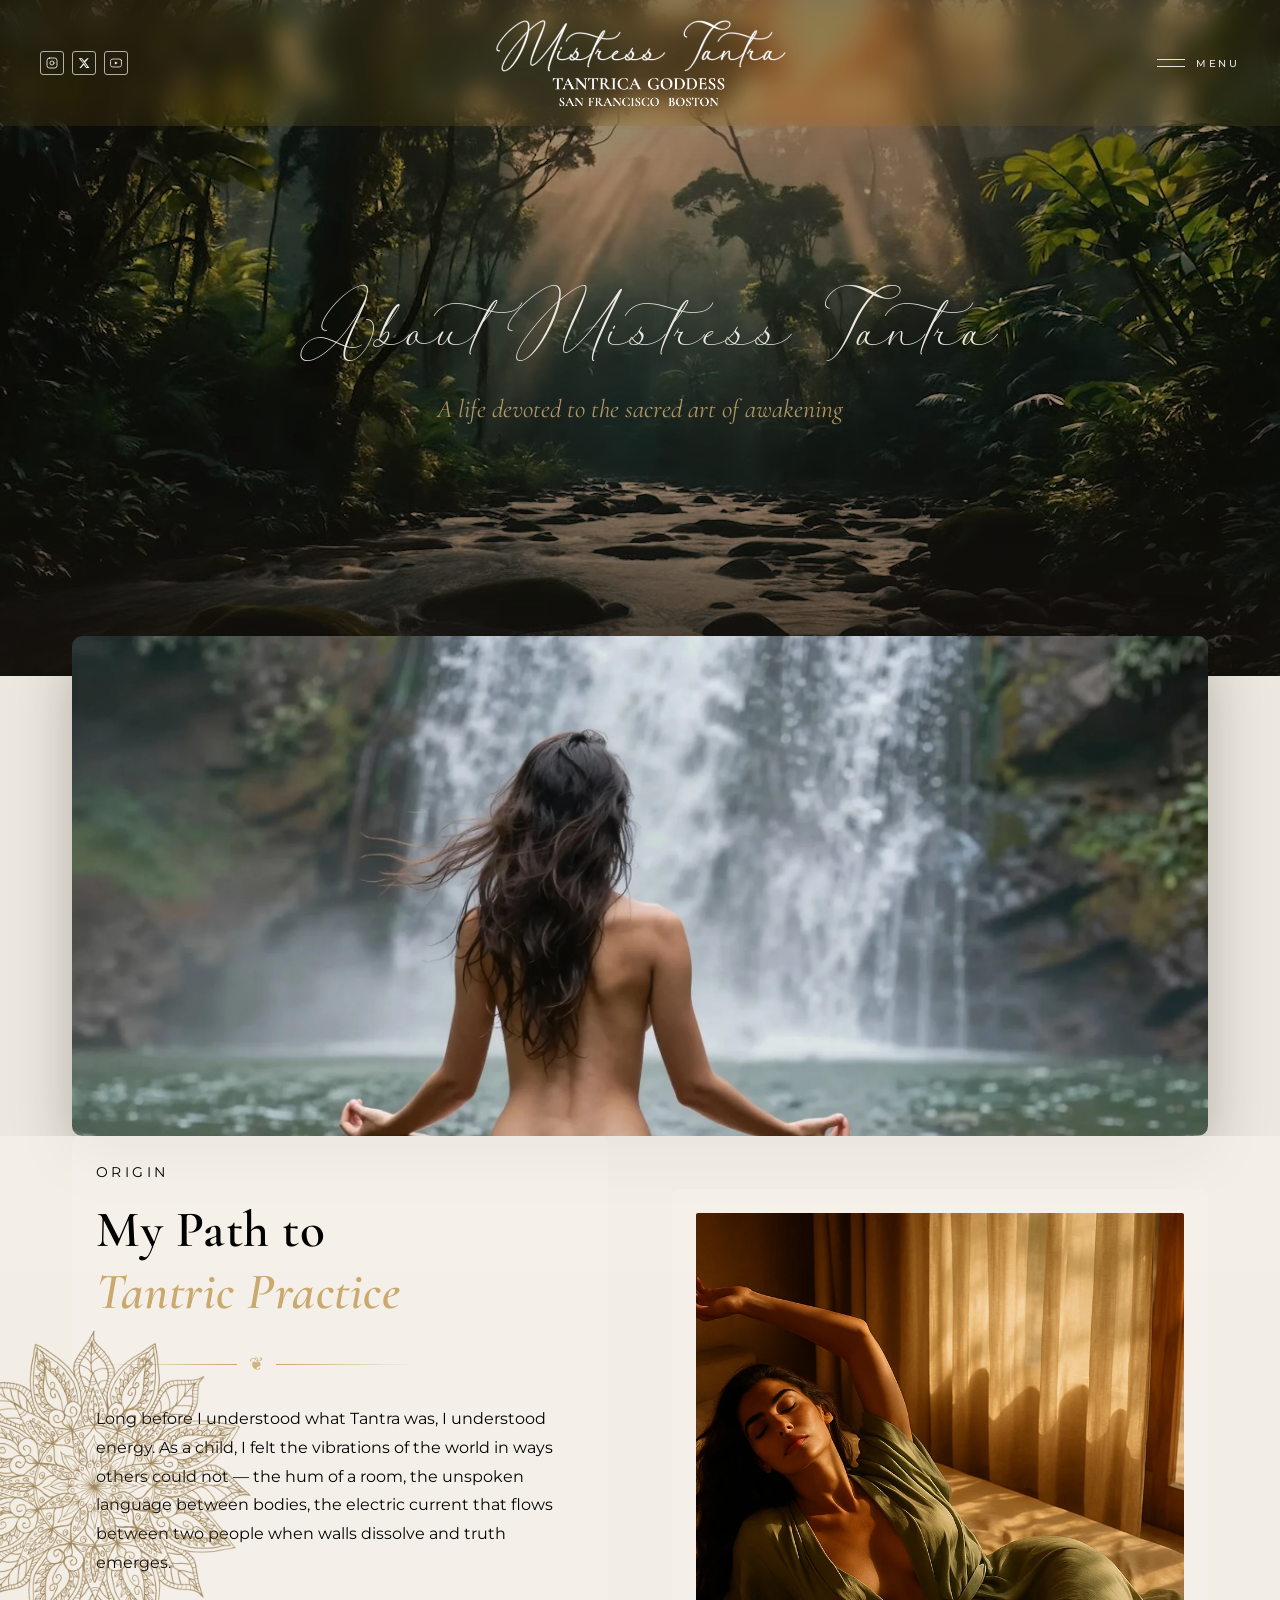
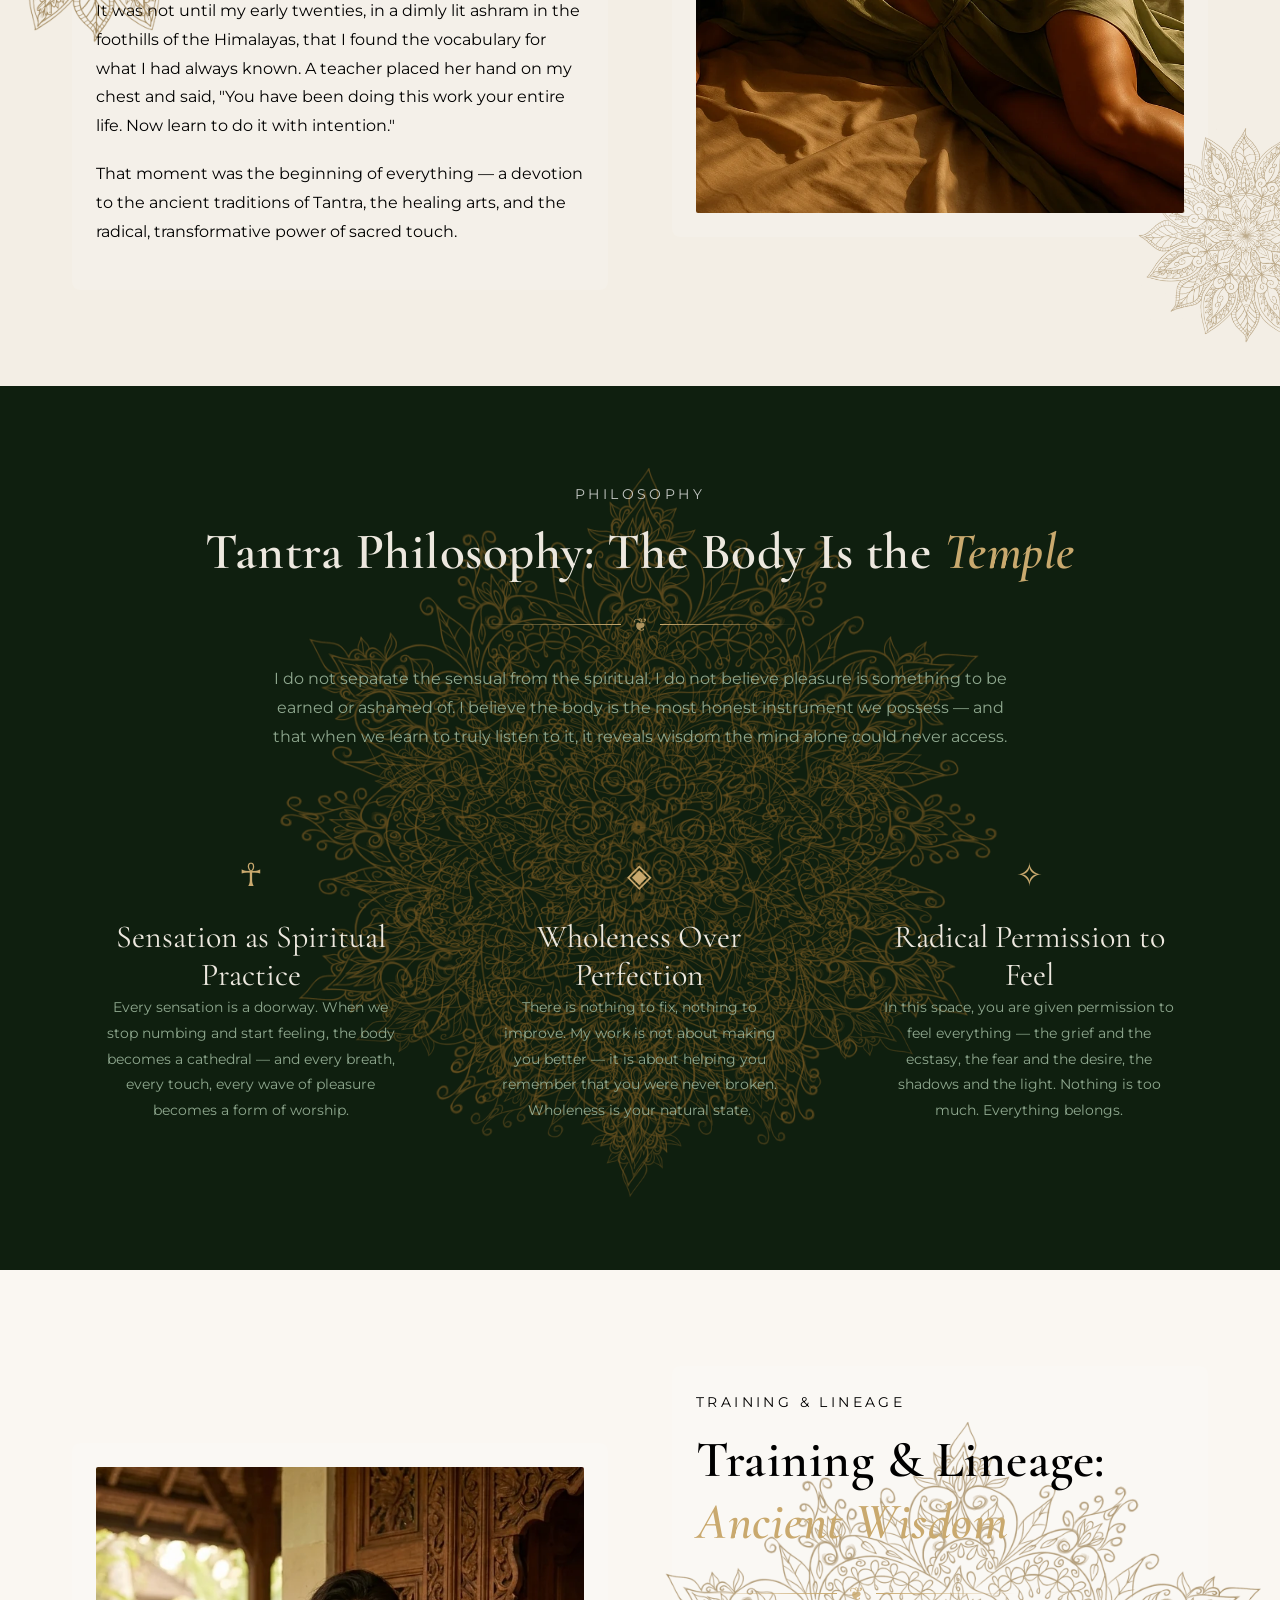
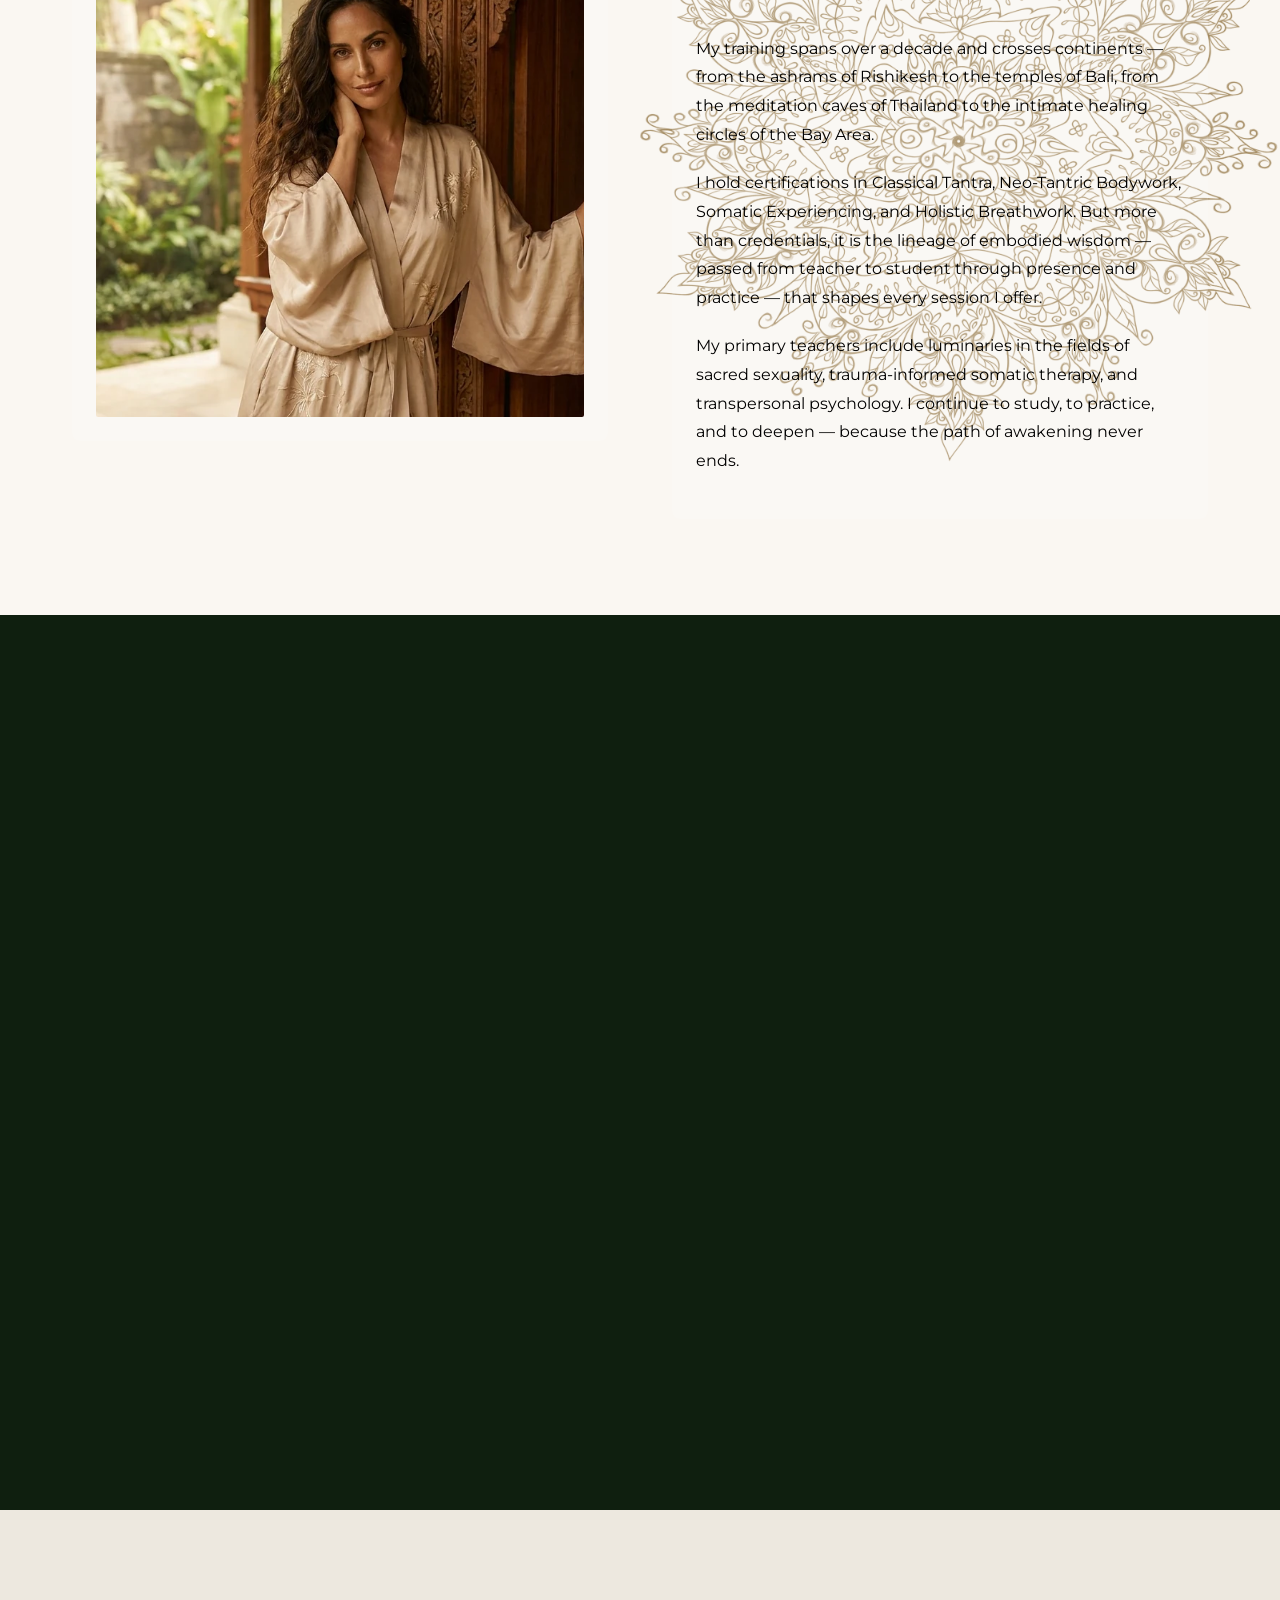
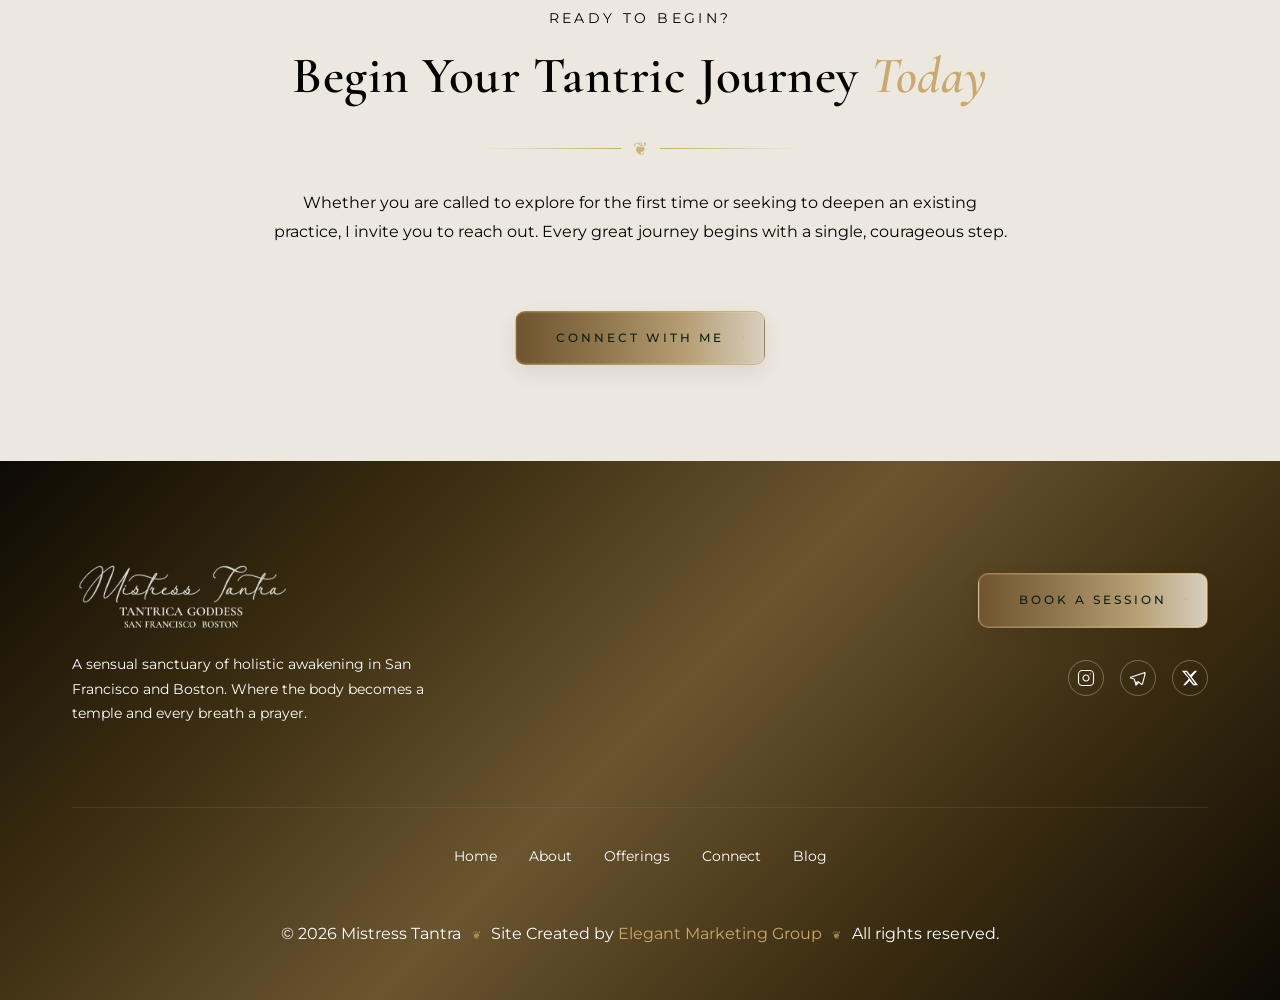
==== commit 8b5fe844: "Round 18: Footer rug overlay - reduce opacity to 7%, gradient on top via ::after - Reduced .footer-b" ====
--- a/about.html
+++ b/about.html
@@ -9,7 +9,7 @@
   <link rel="preconnect" href="https://fonts.googleapis.com">
   <link rel="preconnect" href="https://fonts.gstatic.com" crossorigin>
   <link href="https://fonts.googleapis.com/css2?family=Cormorant+Garamond:ital,wght@0,300;0,400;0,500;1,300;1,400;1,500&family=Montserrat:wght@200;300;400;500;600&display=swap" rel="stylesheet">
-  <link rel="stylesheet" href="assets/css/styles.css?v=56">
+  <link rel="stylesheet" href="assets/css/styles.css?v=57">
   <link rel="stylesheet" href="assets/css/home.css?v=15">
   <link rel="stylesheet" href="assets/css/sacred-geometry.css?v=11">
   <link rel="icon" href="assets/images/favicon.png" type="image/png">
--- a/assets/css/styles.css
+++ b/assets/css/styles.css
@@ -1300,13 +1300,13 @@
 /* --- FOOTER --- */
 .footer {
   position: relative;
-  background: linear-gradient(135deg, #0d0a04 0%, #3a2c10 25%, #6b5530 50%, #3a2c10 75%, #0d0a04 100%);
+  background: #0d0a04;
   color: #ffffff;
   padding: var(--space-xl) 0 var(--space-md);
   overflow: hidden;
 }
 
-/* Background overlay image at 20% opacity */
+/* Background overlay image — very subtle rug texture */
 .footer-bg {
   position: absolute;
   inset: 0;
@@ -1314,14 +1314,24 @@
   background-repeat: no-repeat;
   background-size: cover;
   background-position: center center;
-  opacity: 0.20;
+  opacity: 0.07;
   pointer-events: none;
   z-index: 0;
 }
 
+/* Gradient overlay sits on top of rug image */
+.footer::after {
+  content: '';
+  position: absolute;
+  inset: 0;
+  background: linear-gradient(135deg, #0d0a04 0%, #3a2c10 25%, #6b5530 50%, #3a2c10 75%, #0d0a04 100%);
+  pointer-events: none;
+  z-index: 1;
+}
+
 .footer > .container {
   position: relative;
-  z-index: 1;
+  z-index: 2;
 }
 
 .footer-top {
--- a/assets/css/home.css
+++ b/assets/css/home.css
@@ -28,6 +28,7 @@
   background: #1a1208;
   background-size: cover;
   background-position: center center;
+  transition: opacity 1.5s ease-in-out;
 }
 
 /* ── Video — seamless crossfade loop ── */
@@ -726,12 +727,7 @@
     padding: 0.15em 0;
   }
 
-  /* Show new mobile hero image as fallback while video loads */
-  .home-hero__img {
-    background-image: url('../images/tablet-p/hero-home.webp');
-    background-size: cover;
-    background-position: center center;
-  }
+  /* Hero image carousel is managed by home.js */
 }
 
 @media (max-width: 480px) {
@@ -744,10 +740,5 @@
     padding: 0.1em 0;
   }
 
-  /* Show new mobile hero image as fallback while video loads */
-  .home-hero__img {
-    background-image: url('../images/mobile/hero-home.webp');
-    background-size: cover;
-    background-position: center center;
-  }
-}
+  /* Hero image carousel is managed by home.js */
+}
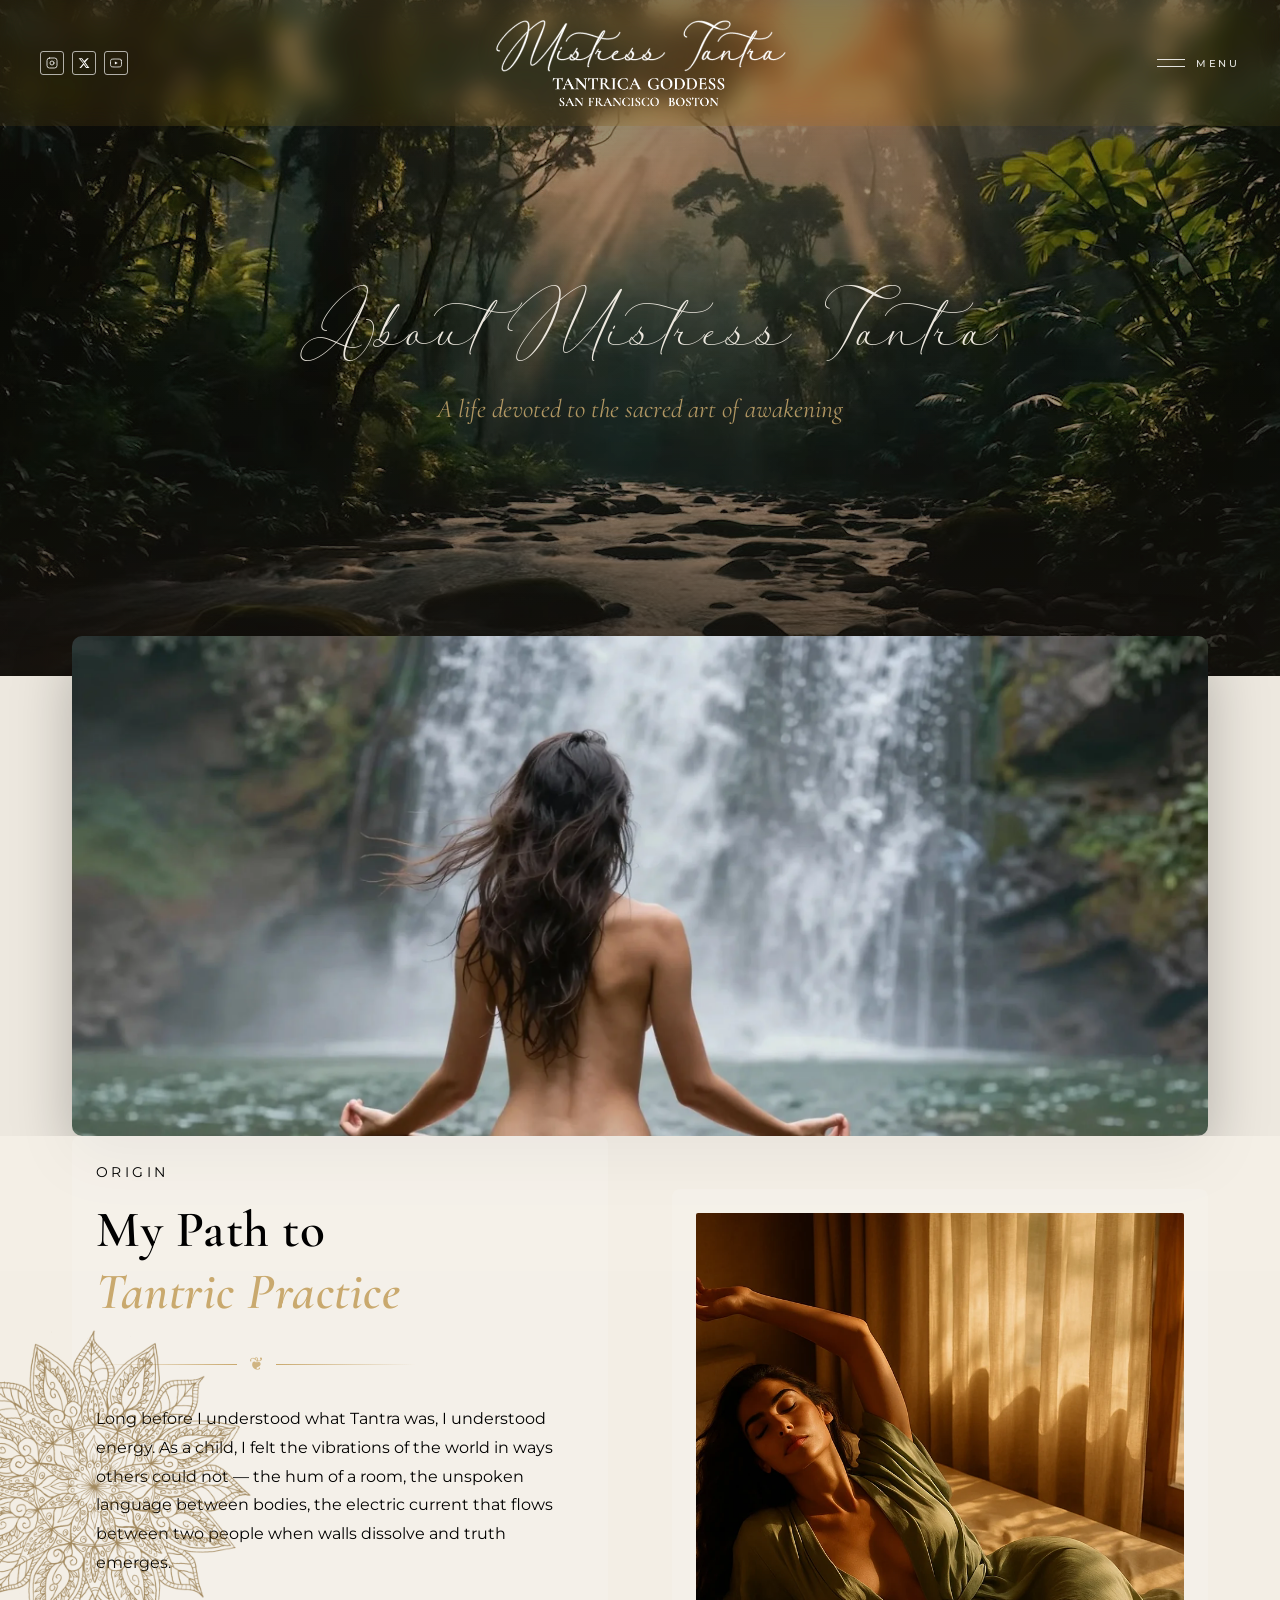
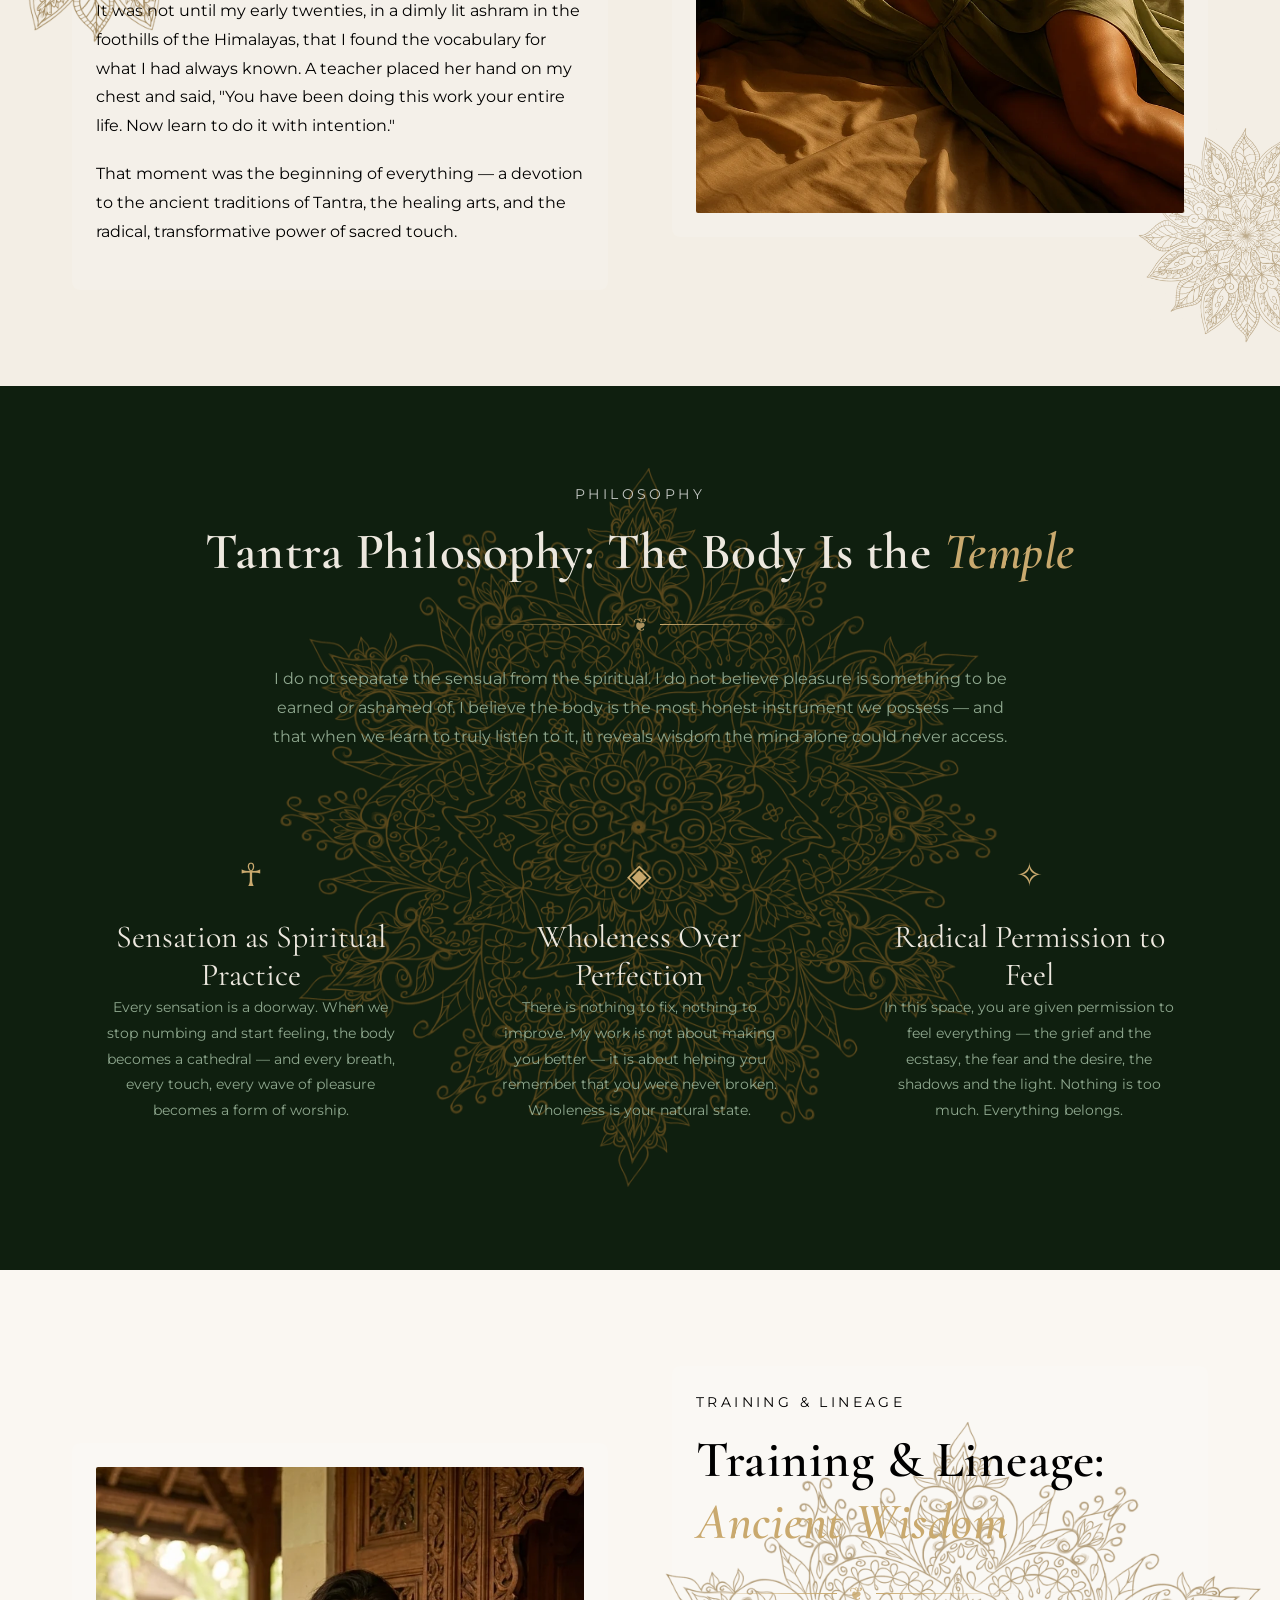
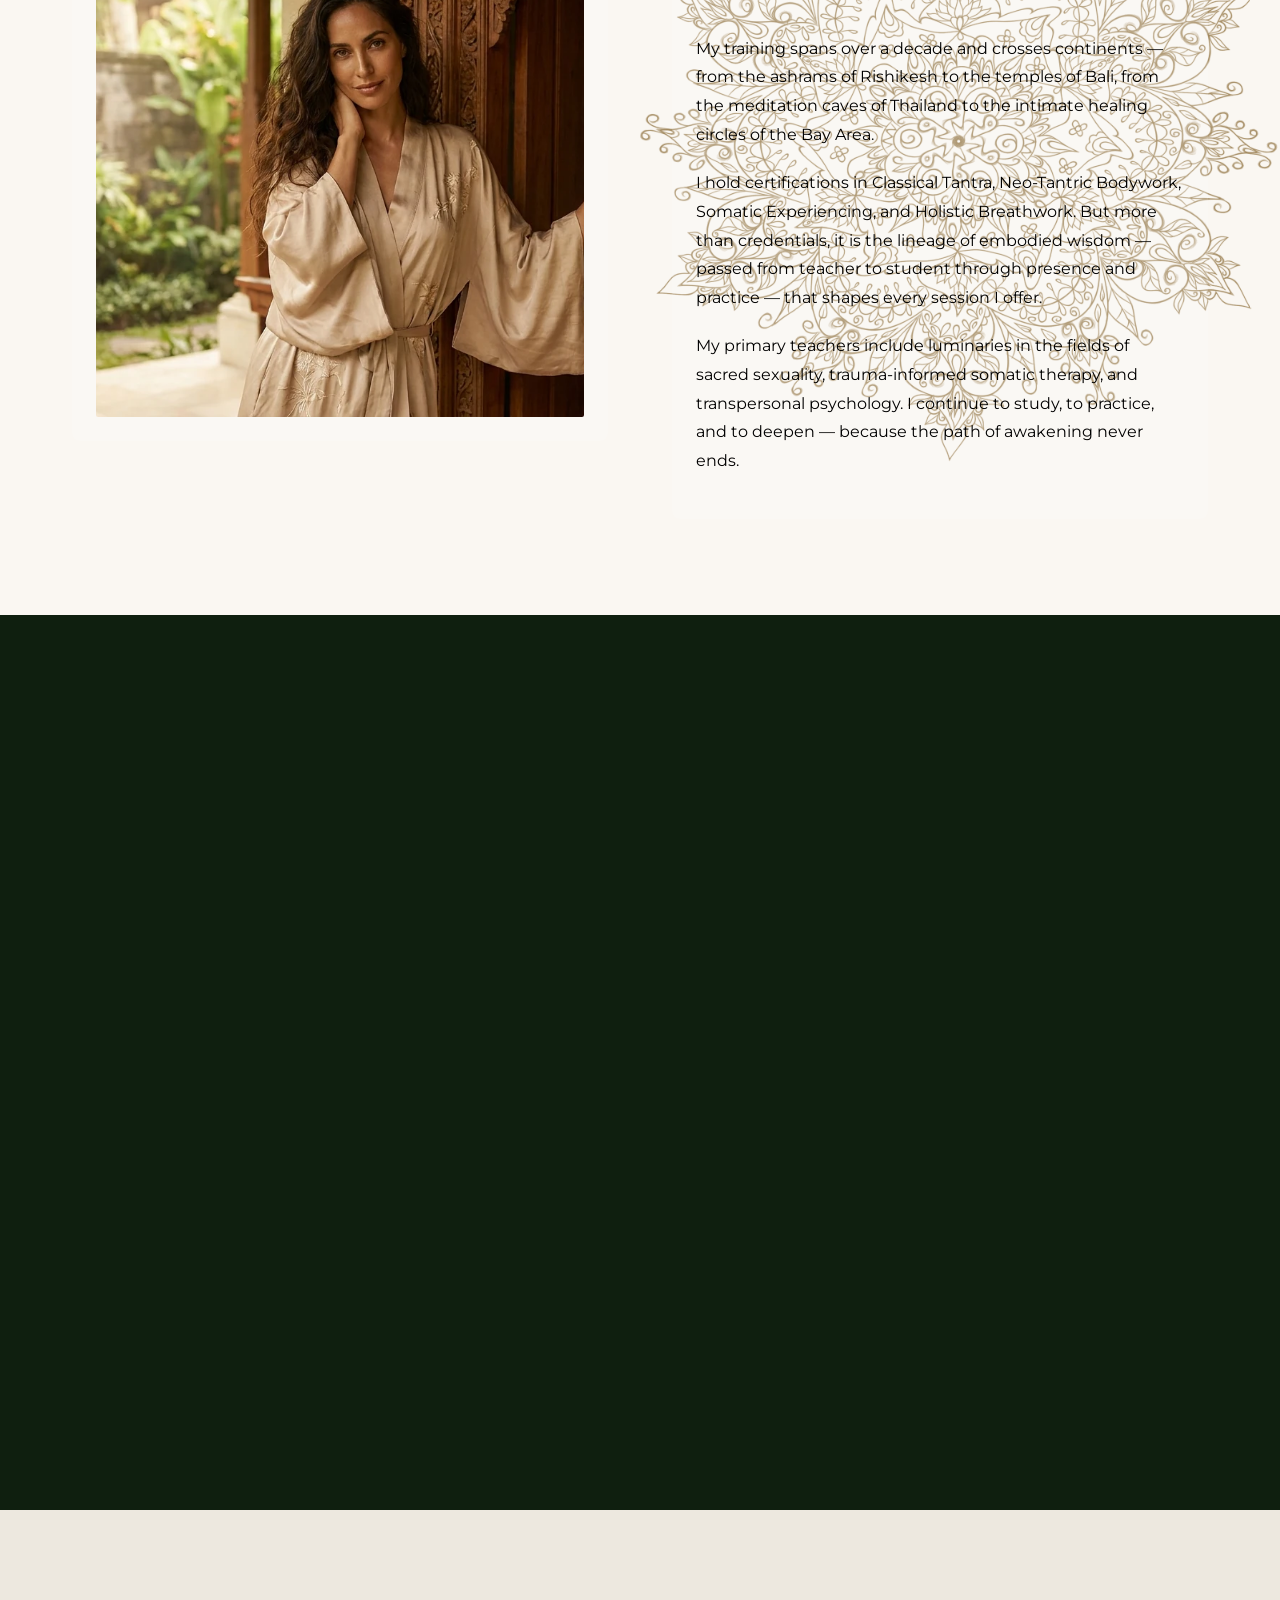
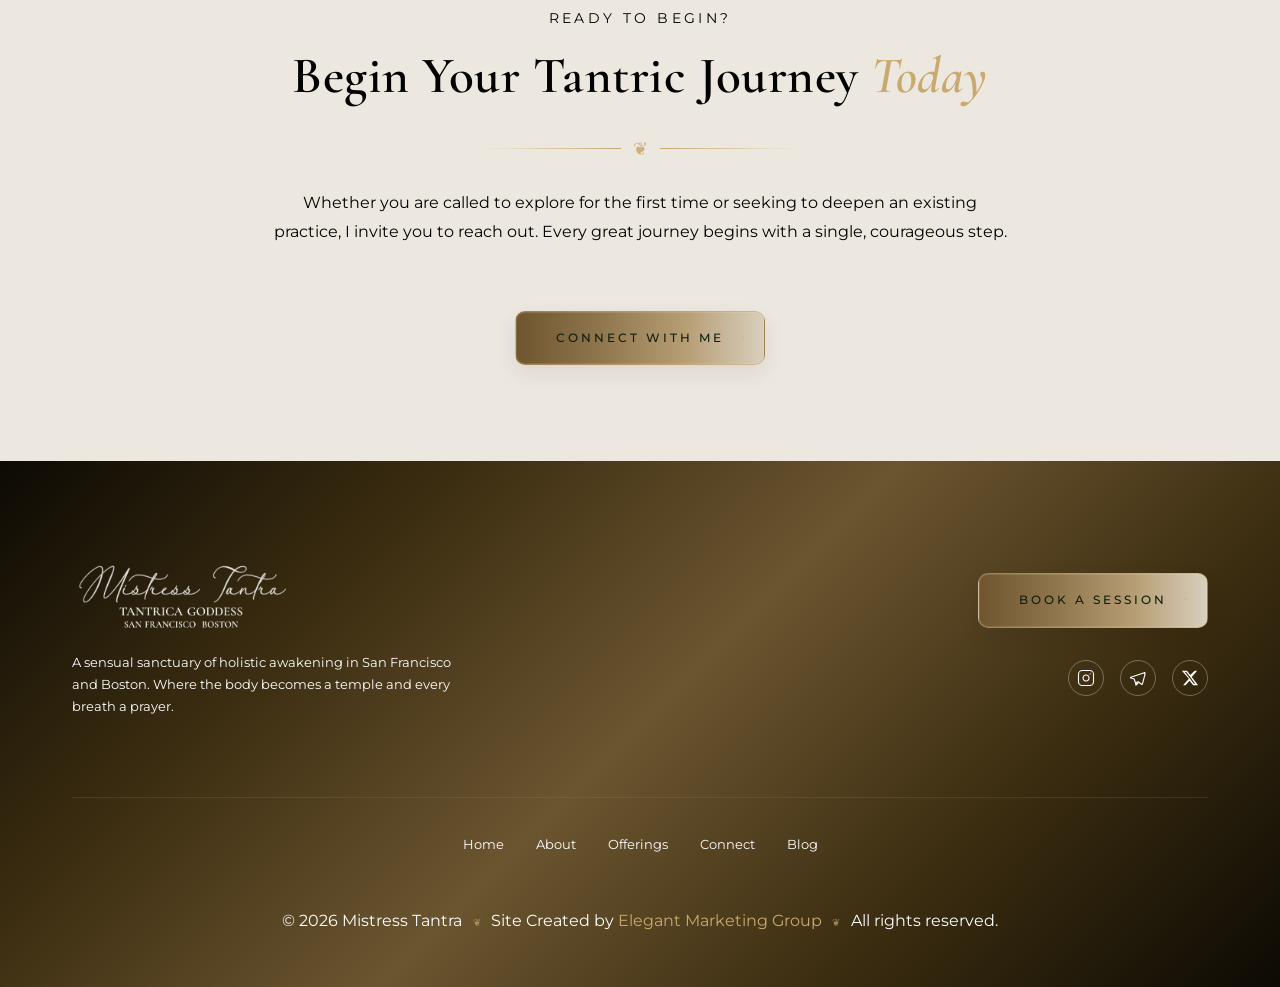
==== commit 22e06380: "Remove duplicate overlapping mandalas in dark sections + reduce footer font size - Removed all secon" ====
--- a/about.html
+++ b/about.html
@@ -9,9 +9,9 @@
   <link rel="preconnect" href="https://fonts.googleapis.com">
   <link rel="preconnect" href="https://fonts.gstatic.com" crossorigin>
   <link href="https://fonts.googleapis.com/css2?family=Cormorant+Garamond:ital,wght@0,300;0,400;0,500;1,300;1,400;1,500&family=Montserrat:wght@200;300;400;500;600&display=swap" rel="stylesheet">
-  <link rel="stylesheet" href="assets/css/styles.css?v=57">
+  <link rel="stylesheet" href="assets/css/styles.css?v=58">
   <link rel="stylesheet" href="assets/css/home.css?v=15">
-  <link rel="stylesheet" href="assets/css/sacred-geometry.css?v=11">
+  <link rel="stylesheet" href="assets/css/sacred-geometry.css?v=12">
   <link rel="icon" href="assets/images/favicon.png" type="image/png">
   <script src="https://sites.super.myninja.ai/_assets/ninja-daytona-script.js"></script>
   <script src="assets/js/responsive-video.js"></script>
@@ -189,14 +189,6 @@
     <div class="pillars-mandala-wrap" aria-hidden="true">
       <img src="assets/images/mandala-pillars.png" alt="" class="pillars-mandala-img">
     </div>
-    <!-- Second mandala behind "Wholeness Over Perfection" -->
-    <div class="pillars-mandala-wrap-lower" aria-hidden="true">
-      <img src="assets/images/mandala-pillars.png" alt="" class="pillars-mandala-img">
-    </div>
-    <!-- Duplicate mandala shown lower on mobile -->
-    <div class="pillars-mandala-wrap-mobile-lower" aria-hidden="true">
-      <img src="assets/images/mandala-pillars.png" alt="" class="pillars-mandala-img">
-    </div>
     <div class="container text-center">
       <p class="subtitle fade-in">Philosophy</p>
       <h2 class="fade-in" style="color: var(--linen);">Tantra Philosophy: The Body Is the <em class="font-accent" style="color: var(--aman-gold);">Temple</em></h2>
@@ -258,10 +250,6 @@
     <div class="sacred-values-mandala-wrap" aria-hidden="true">
       <img src="assets/images/mandala-pillars.png" alt="" class="sacred-values-mandala-img">
     </div>
-    <!-- Second mandala -->
-    <div class="sacred-values-mandala-wrap-lower" aria-hidden="true">
-      <img src="assets/images/mandala-pillars.png" alt="" class="sacred-values-mandala-img">
-    </div>
     <div class="container text-center">
       <p class="subtitle fade-in">The Foundation</p>
       <h2 class="fade-in" style="color: var(--linen);">Sacred Values & Principles</h2>
--- a/assets/css/styles.css
+++ b/assets/css/styles.css
@@ -1357,7 +1357,7 @@
 }
 
 .footer-brand p {
-  font-size: 0.9rem;
+  font-size: 0.8rem;
   line-height: 1.7;
   color: #ffffff;
   max-width: 400px;
@@ -1394,7 +1394,7 @@
 }
 
 .footer-nav a {
-  font-size: 0.9rem;
+  font-size: 0.8rem;
   color: #ffffff;
   padding: 0.25rem 0;
   transition: color 0.3s ease;
@@ -1406,7 +1406,7 @@
 
 .footer-sep {
   color: var(--aman-gold);
-  font-size: 0.7rem;
+  font-size: 0.6rem;
   margin: 0 0.4rem;
   opacity: 0.7;
 }
@@ -1426,7 +1426,7 @@
   justify-content: center;
   align-items: center;
   padding-top: var(--space-sm);
-  font-size: 0.8rem;
+  font-size: 0.7rem;
   text-align: center;
 }
 
--- a/assets/css/home.css
+++ b/assets/css/home.css
@@ -28,7 +28,6 @@
   background: #1a1208;
   background-size: cover;
   background-position: center center;
-  transition: opacity 1.5s ease-in-out;
 }
 
 /* ── Video — seamless crossfade loop ── */
@@ -727,7 +726,12 @@
     padding: 0.15em 0;
   }
 
-  /* Hero image carousel is managed by home.js */
+  /* Show new mobile hero image as fallback while video loads */
+  .home-hero__img {
+    background-image: url('../images/tablet-p/hero-home.webp');
+    background-size: cover;
+    background-position: center center;
+  }
 }
 
 @media (max-width: 480px) {
@@ -740,5 +744,10 @@
     padding: 0.1em 0;
   }
 
-  /* Hero image carousel is managed by home.js */
-}
+  /* Show new mobile hero image as fallback while video loads */
+  .home-hero__img {
+    background-image: url('../images/mobile/hero-home.webp');
+    background-size: cover;
+    background-position: center center;
+  }
+}
--- a/assets/css/sacred-geometry.css
+++ b/assets/css/sacred-geometry.css
@@ -4,7 +4,6 @@
    UNIVERSAL OPACITY: large mandala 0.75, small mandala 0.50
    (except section-dark / deep-forest backgrounds)
    ============================================================ */
-
 
 .section-intro-sacred {
   position: relative;
@@ -150,23 +149,6 @@
   animation: pillarsMandalaSpin 120s linear infinite;
 }
 
-/* Second pillars mandala — positioned behind "Sacred Touch" */
-.pillars-mandala-wrap-lower {
-  position: absolute;
-  top: 58%;
-  left: 50%;
-  transform: translate(-50%, -50%);
-  width: min(600px, 56vw);
-  height: min(600px, 56vw);
-  pointer-events: none;
-  z-index: 0;
-  opacity: 0.50;
-}
-
-.pillars-mandala-wrap-lower .pillars-mandala-img {
-  animation: pillarsMandalaSpin 120s linear infinite reverse;
-}
-
 @keyframes pillarsMandalaSpin {
   from { transform: rotate(0deg); }
   to   { transform: rotate(360deg); }
@@ -178,11 +160,6 @@
     height: min(600px, 88vw);
     opacity: 0.75;
   }
-  .pillars-mandala-wrap-lower {
-    width: min(500px, 76vw);
-    height: min(500px, 76vw);
-    opacity: 0.50;
-  }
 }
 
 @media (max-width: 520px) {
@@ -194,39 +171,8 @@
     transform: translate(-50%, 0);
   }
 
-  .pillars-mandala-wrap-lower {
-    width: min(380px, 95vw);
-    height: min(380px, 95vw);
-    opacity: 0.50;
-    top: 55%;
-  }
-
   /* Duplicate pillars mandala positioned lower in the section on mobile */
-  .pillars-mandala-wrap-mobile-lower {
-    display: block;
-    position: absolute;
-    bottom: 0;
-    left: 50%;
-    transform: translate(-50%, 0);
-    width: min(420px, 105vw);
-    height: min(420px, 105vw);
-    pointer-events: none;
-    z-index: 0;
-    opacity: 0.50;
-  }
-
-  .pillars-mandala-wrap-mobile-lower .pillars-mandala-img {
-    display: block;
-    width: 100%;
-    height: 100%;
-    object-fit: contain;
-    animation: pillarsMandalaSpin 120s linear infinite reverse;
-  }
-}
-
-/* Desktop: hide mobile-lower duplicate */
-.pillars-mandala-wrap-mobile-lower {
-  display: none;
+
 }
 
 /* ============================================================
@@ -373,7 +319,6 @@
     opacity: 0.50;
   }
 }
-
 
 /* ============================================================
    ABOUT ORIGIN — unique mandala positions
@@ -747,33 +692,12 @@
   animation: pillarsMandalaSpin 120s linear infinite;
 }
 
-.sacred-values-mandala-wrap-lower {
-  position: absolute;
-  top: 58%;
-  left: 50%;
-  transform: translate(-50%, -50%);
-  width: min(600px, 56vw);
-  height: min(600px, 56vw);
-  pointer-events: none;
-  z-index: 0;
-  opacity: 0.50;
-}
-
-.sacred-values-mandala-wrap-lower .sacred-values-mandala-img {
-  animation: pillarsMandalaSpin 120s linear infinite reverse;
-}
-
 @media (max-width: 900px) {
   .sacred-values-mandala-wrap {
     width: min(600px, 88vw);
     height: min(600px, 88vw);
     opacity: 0.75;
   }
-  .sacred-values-mandala-wrap-lower {
-    width: min(500px, 76vw);
-    height: min(500px, 76vw);
-    opacity: 0.50;
-  }
 }
 
 @media (max-width: 520px) {
@@ -783,12 +707,6 @@
     opacity: 0.75;
     top: 0;
     transform: translate(-50%, 0);
-  }
-  .sacred-values-mandala-wrap-lower {
-    width: min(380px, 95vw);
-    height: min(380px, 95vw);
-    opacity: 0.50;
-    top: 55%;
   }
 }
 
@@ -815,33 +733,12 @@
   animation: pillarsMandalaSpin 120s linear infinite;
 }
 
-.what-to-expect-mandala-wrap-lower {
-  position: absolute;
-  top: 58%;
-  left: 50%;
-  transform: translate(-50%, -50%);
-  width: min(600px, 56vw);
-  height: min(600px, 56vw);
-  pointer-events: none;
-  z-index: 0;
-  opacity: 0.50;
-}
-
-.what-to-expect-mandala-wrap-lower .what-to-expect-mandala-img {
-  animation: pillarsMandalaSpin 120s linear infinite reverse;
-}
-
 @media (max-width: 900px) {
   .what-to-expect-mandala-wrap {
     width: min(600px, 88vw);
     height: min(600px, 88vw);
     opacity: 0.75;
   }
-  .what-to-expect-mandala-wrap-lower {
-    width: min(500px, 76vw);
-    height: min(500px, 76vw);
-    opacity: 0.50;
-  }
 }
 
 @media (max-width: 520px) {
@@ -851,12 +748,6 @@
     opacity: 0.75;
     top: 0;
     transform: translate(-50%, 0);
-  }
-  .what-to-expect-mandala-wrap-lower {
-    width: min(380px, 95vw);
-    height: min(380px, 95vw);
-    opacity: 0.50;
-    top: 55%;
   }
 }
 
@@ -883,87 +774,26 @@
   animation: pillarsMandalaSpin 120s linear infinite;
 }
 
-.offerings-cta-mandala-wrap-lower {
-  position: absolute;
-  top: 60%;
-  left: 45%;
-  transform: translate(-50%, -50%);
-  width: min(480px, 46vw);
-  height: min(480px, 46vw);
-  pointer-events: none;
-  z-index: 0;
-  opacity: 0.35;
-}
-
-.offerings-cta-mandala-wrap-lower .offerings-cta-mandala-img {
-  animation: pillarsMandalaSpin 120s linear infinite reverse;
-}
-
 @media (max-width: 520px) {
   .offerings-cta-mandala-wrap {
     width: min(400px, 100vw);
     height: min(400px, 100vw);
     opacity: 0.40;
   }
-  .offerings-cta-mandala-wrap-lower {
-    width: min(350px, 88vw);
-    height: min(350px, 88vw);
-    opacity: 0.30;
-  }
 }
 
 /* ============================================================
    CONNECT PAGE — Sacred Path second mandala
    ============================================================ */
-.sacred-path-mandala-wrap-lower {
-  position: absolute;
-  top: 60%;
-  left: 45%;
-  transform: translate(-50%, -50%);
-  width: min(560px, 52vw);
-  height: min(560px, 52vw);
-  pointer-events: none;
-  z-index: 1;
-  opacity: 0.30;
-}
-
-.sacred-path-mandala-wrap-lower .sacred-path-mandala-img {
-  animation: pillarsMandalaSpin 120s linear infinite reverse;
-}
-
-@media (max-width: 520px) {
-  .sacred-path-mandala-wrap-lower {
-    width: min(380px, 95vw);
-    height: min(380px, 95vw);
-    opacity: 0.30;
-  }
+
+@media (max-width: 520px) {
 }
 
 /* ============================================================
    CONNECT PAGE — CTA section second mandala
    ============================================================ */
-.connect-cta-mandala-wrap-lower {
-  position: absolute;
-  top: 60%;
-  left: 45%;
-  transform: translate(-50%, -50%);
-  width: min(480px, 46vw);
-  height: min(480px, 46vw);
-  pointer-events: none;
-  z-index: 0;
-  opacity: 0.30;
-}
-
-.connect-cta-mandala-wrap-lower .connect-cta-mandala-img {
-  animation: pillarsMandalaSpin 120s linear infinite;
-}
-
-@media (max-width: 520px) {
-  .connect-cta-mandala-wrap-lower {
-    width: min(350px, 88vw);
-    height: min(350px, 88vw);
-    opacity: 0.25;
-  }
+
+@media (max-width: 520px) {
 }
 
 /* ============================================================
@@ -989,31 +819,10 @@
   animation: pillarsMandalaSpin 120s linear infinite;
 }
 
-.blog-quote-mandala-wrap-lower {
-  position: absolute;
-  top: 60%;
-  left: 45%;
-  transform: translate(-50%, -50%);
-  width: min(480px, 46vw);
-  height: min(480px, 46vw);
-  pointer-events: none;
-  z-index: 0;
-  opacity: 0.35;
-}
-
-.blog-quote-mandala-wrap-lower .blog-quote-mandala-img {
-  animation: pillarsMandalaSpin 120s linear infinite reverse;
-}
-
 @media (max-width: 520px) {
   .blog-quote-mandala-wrap {
     width: min(400px, 100vw);
     height: min(400px, 100vw);
     opacity: 0.40;
   }
-  .blog-quote-mandala-wrap-lower {
-    width: min(350px, 88vw);
-    height: min(350px, 88vw);
-    opacity: 0.30;
-  }
-}
+}
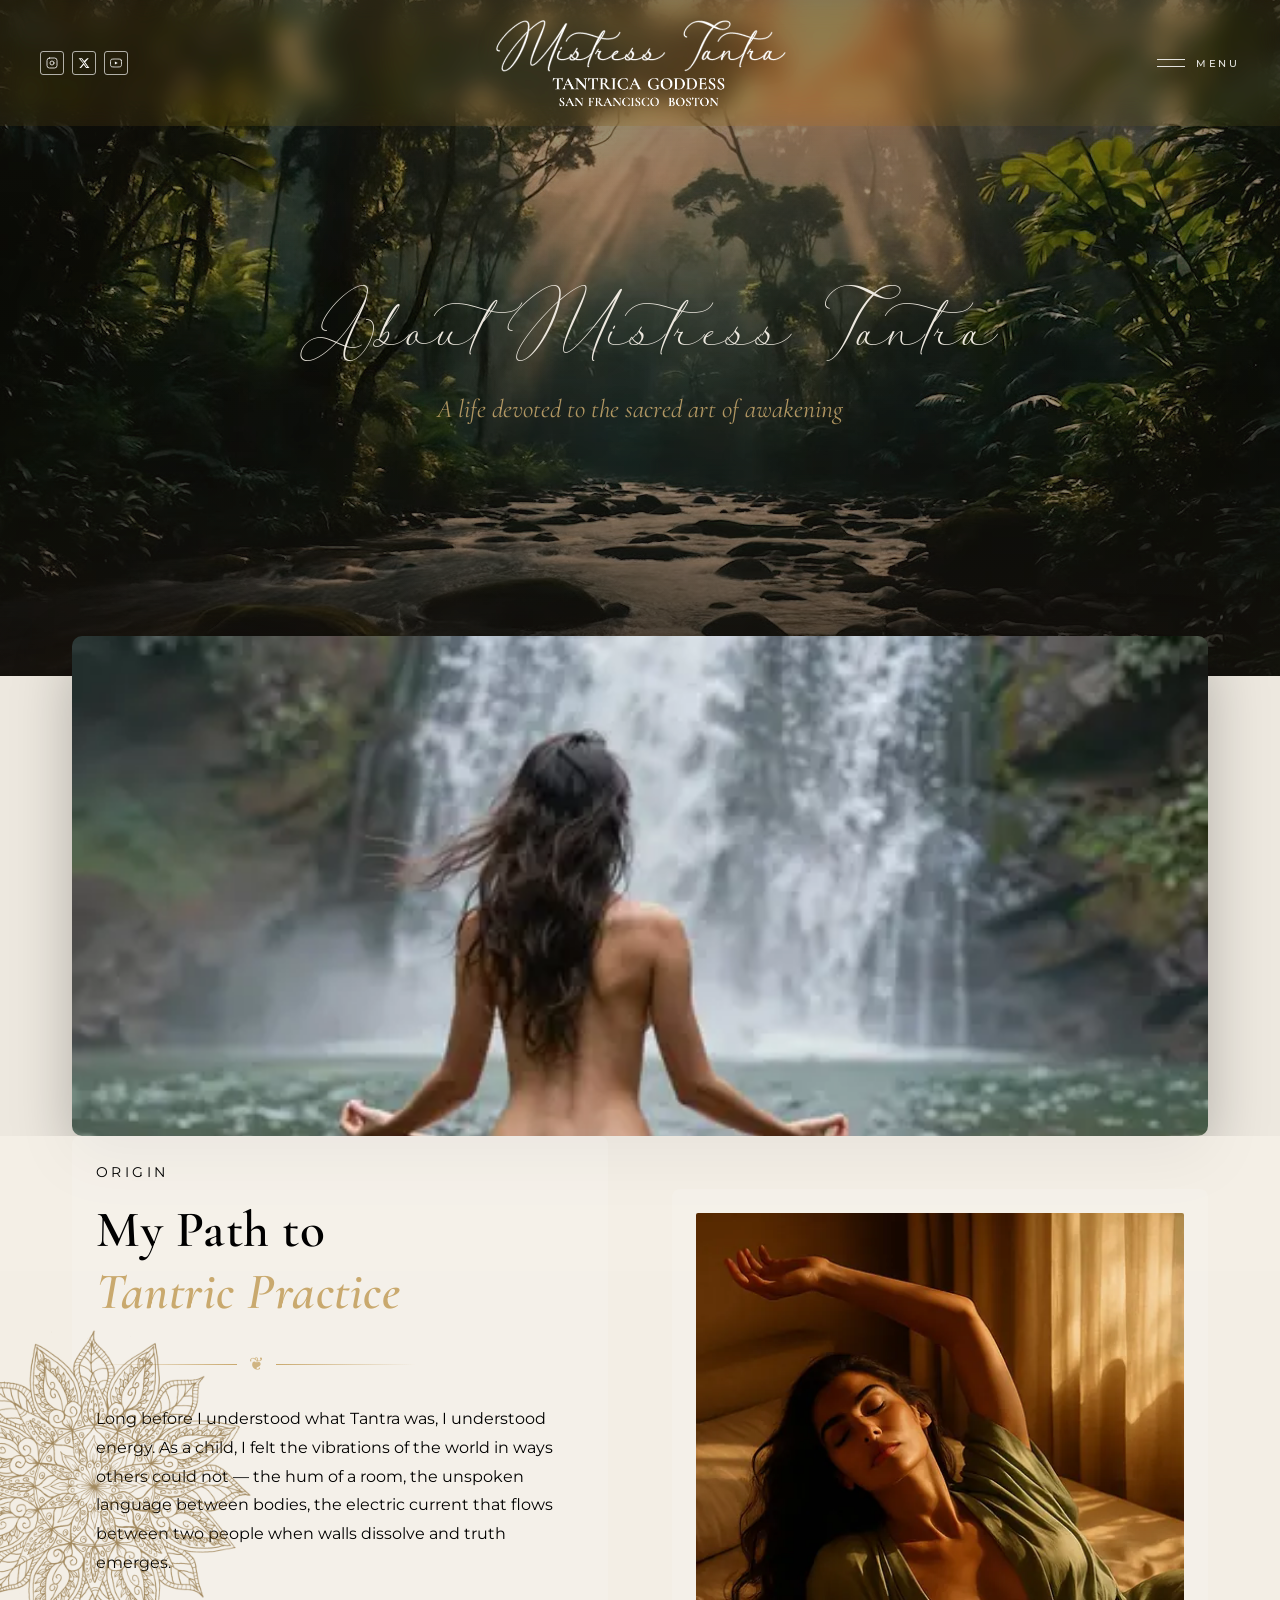
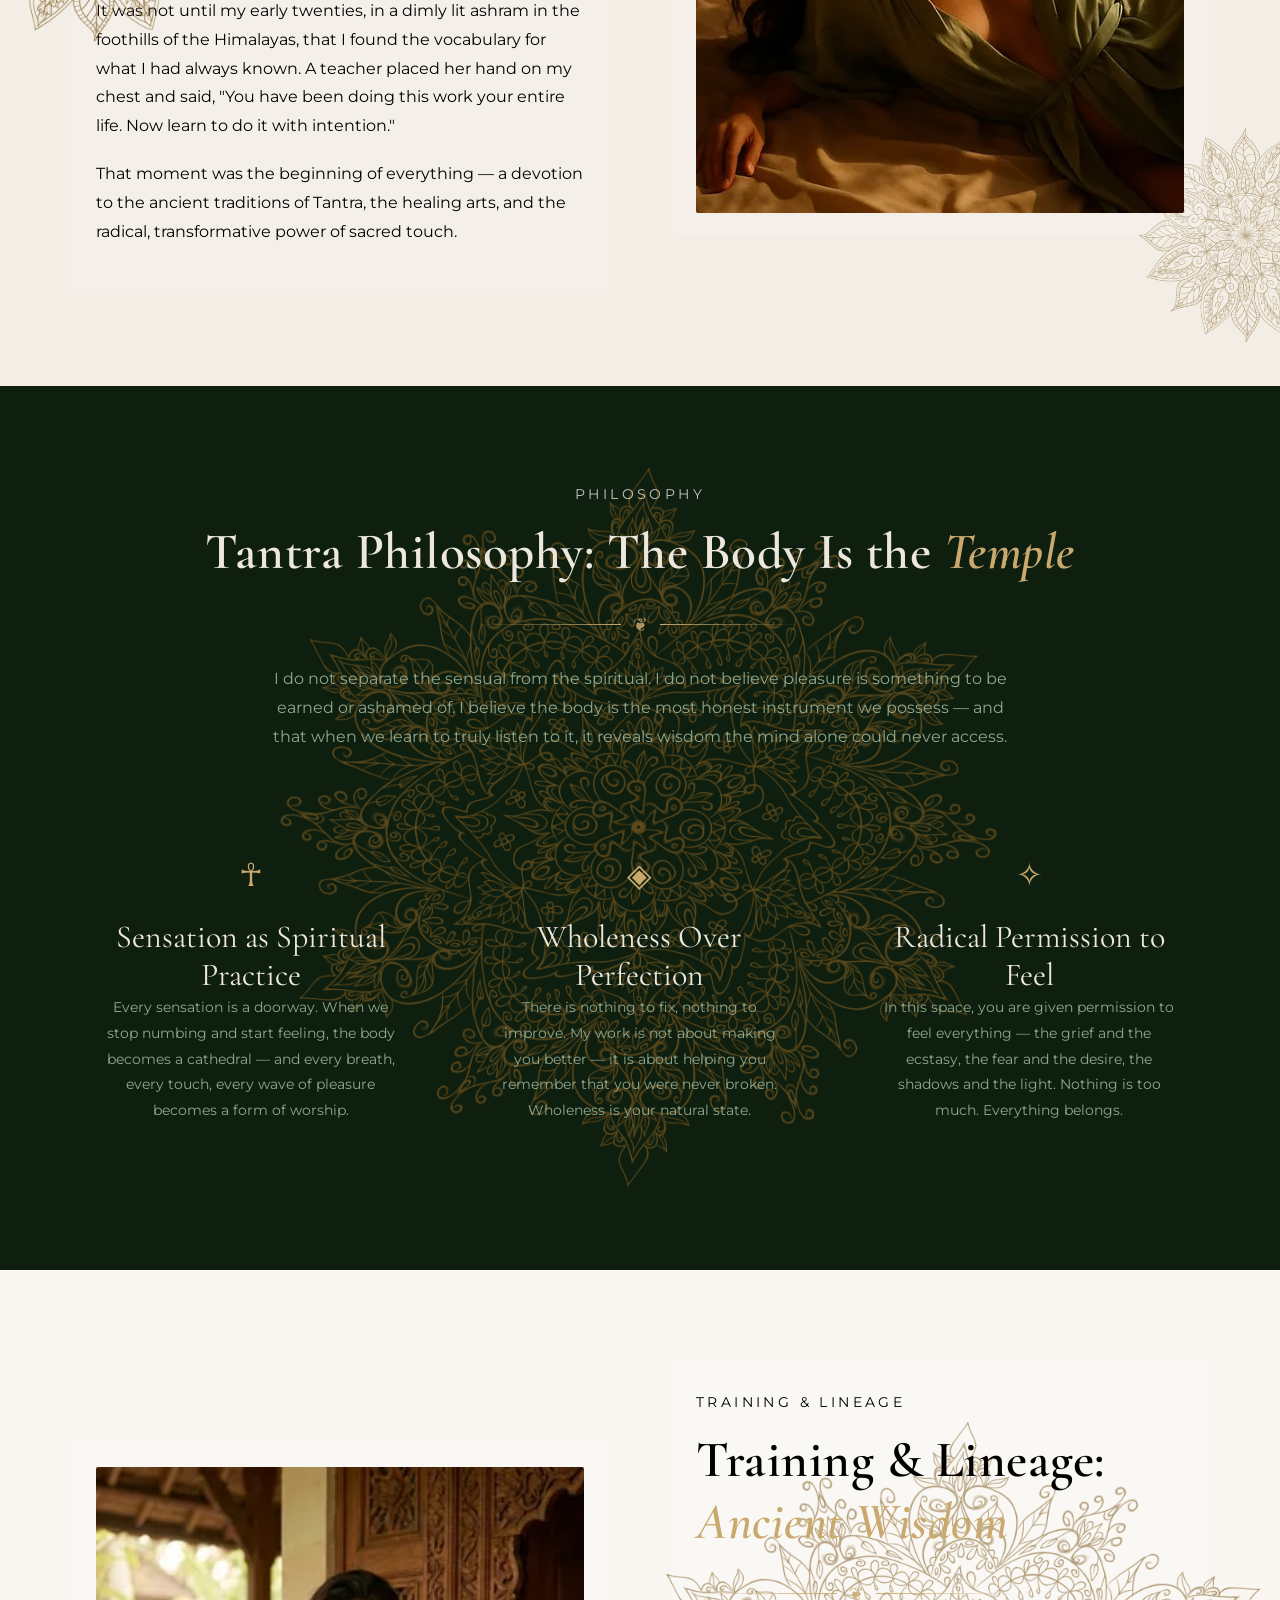
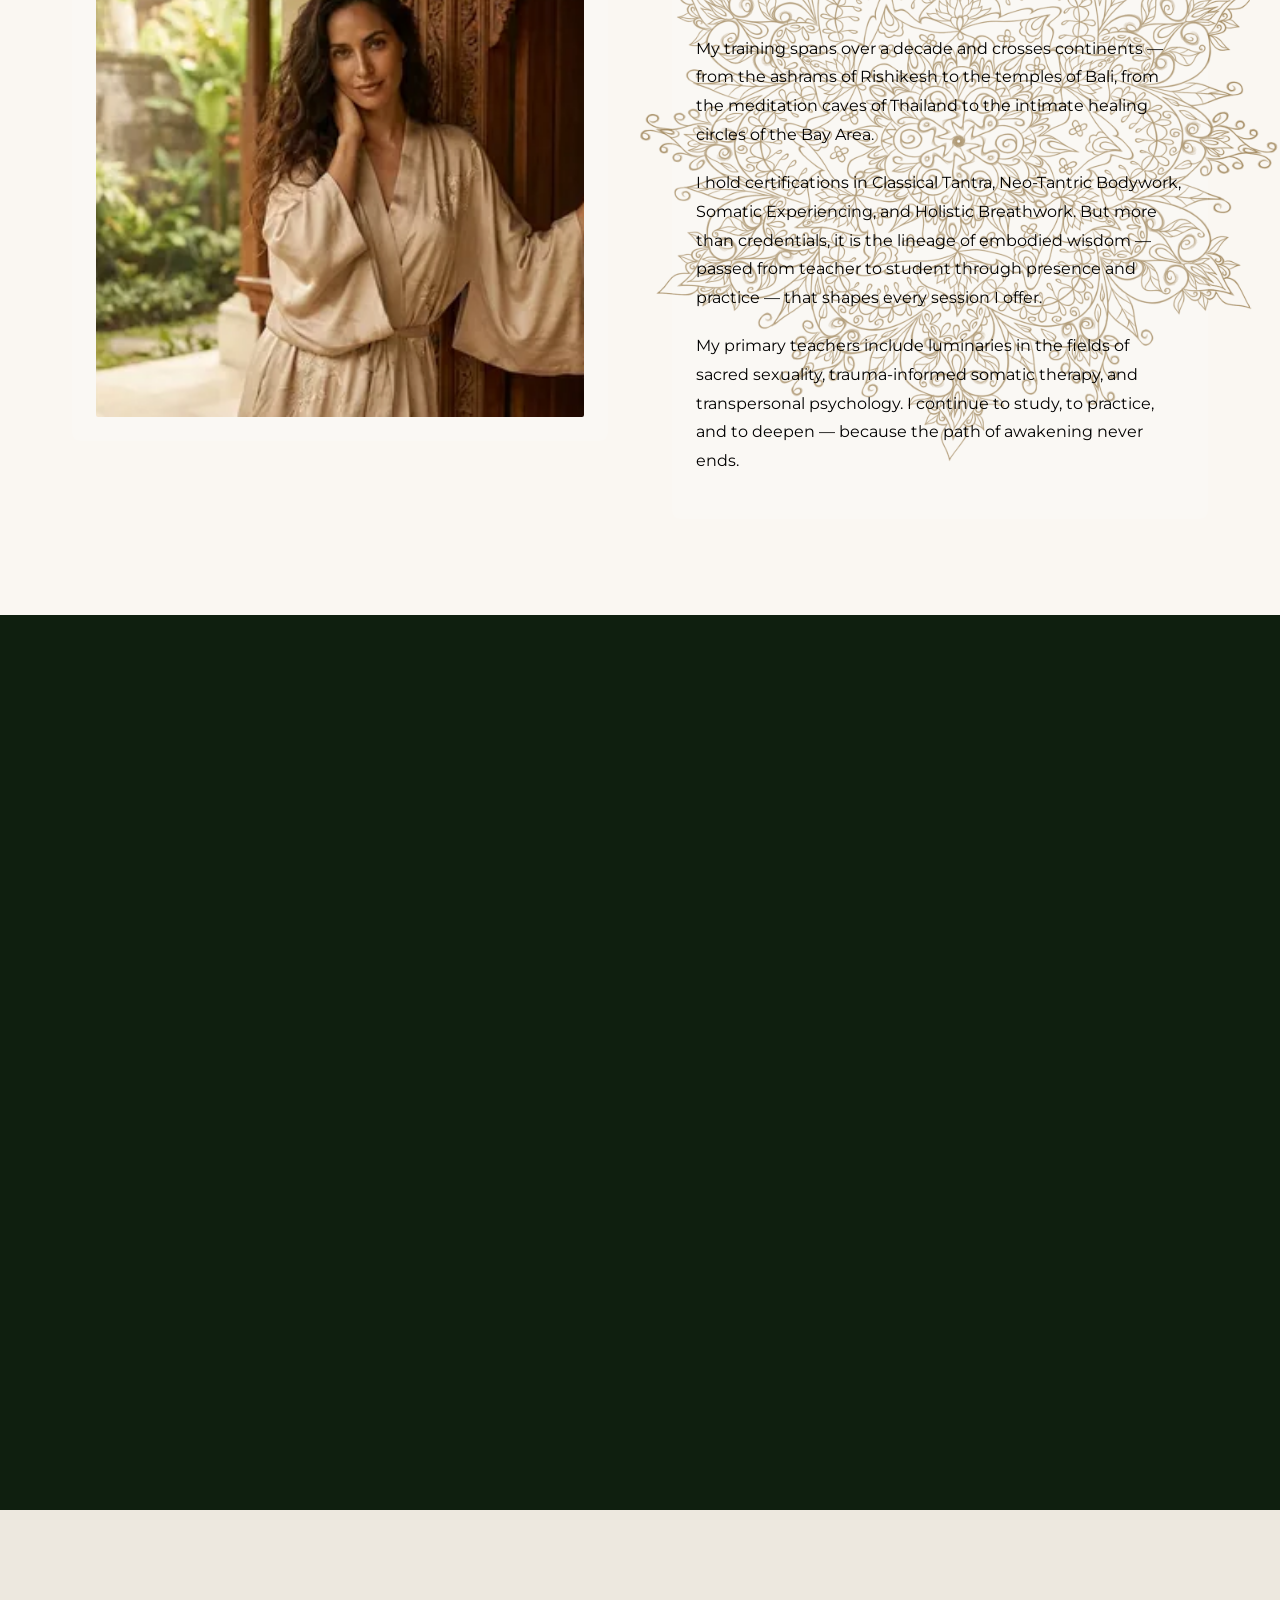
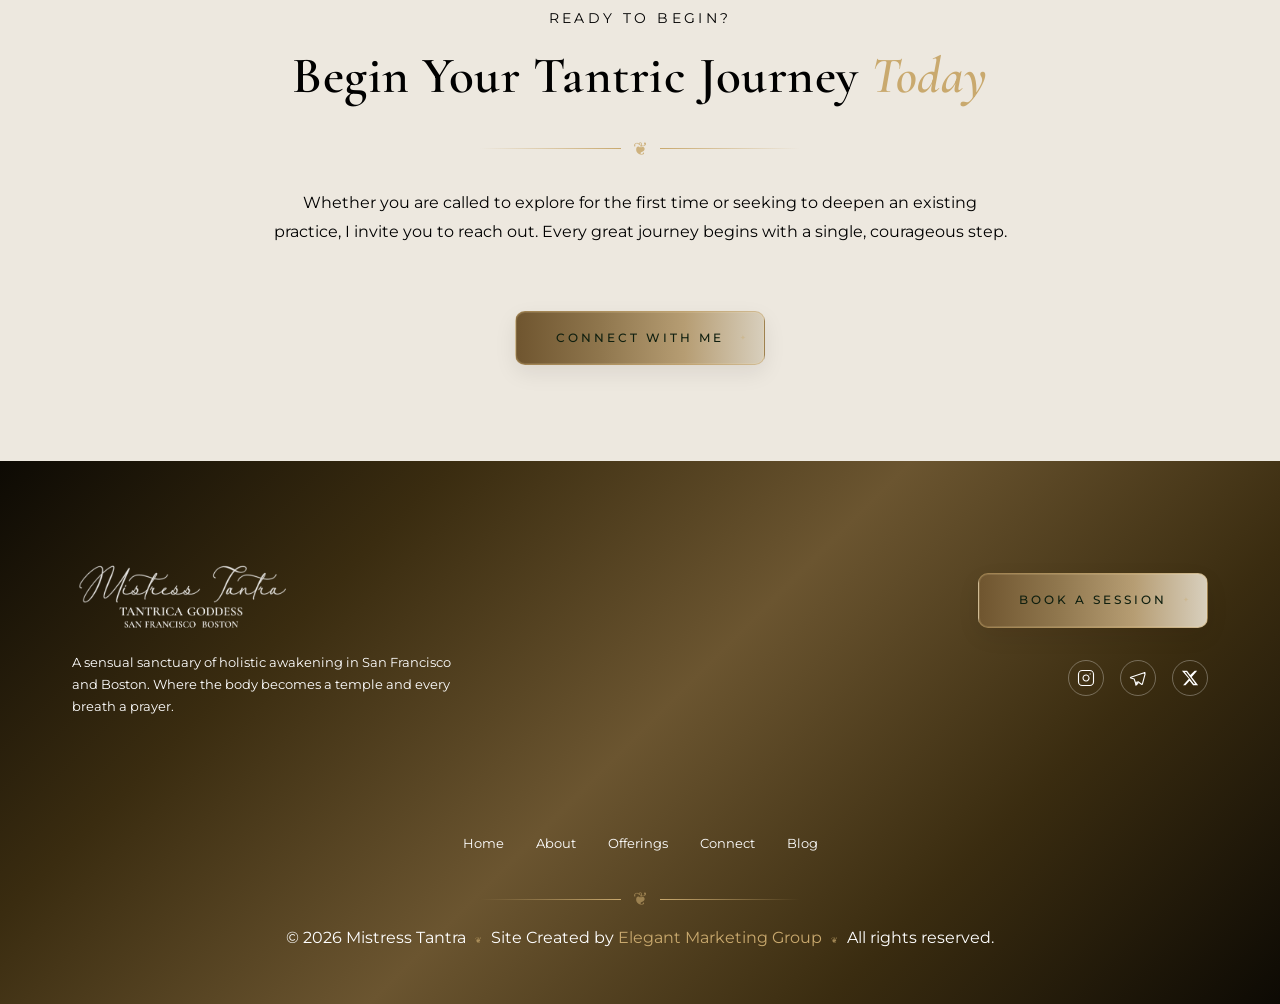
==== commit 496bc654: "Footer: decorative divider, nav above divider, mobile hamburger, smaller copyright" ====
--- a/about.html
+++ b/about.html
@@ -9,7 +9,7 @@
   <link rel="preconnect" href="https://fonts.googleapis.com">
   <link rel="preconnect" href="https://fonts.gstatic.com" crossorigin>
   <link href="https://fonts.googleapis.com/css2?family=Cormorant+Garamond:ital,wght@0,300;0,400;0,500;1,300;1,400;1,500&family=Montserrat:wght@200;300;400;500;600&display=swap" rel="stylesheet">
-  <link rel="stylesheet" href="assets/css/styles.css?v=58">
+  <link rel="stylesheet" href="assets/css/styles.css?v=59">
   <link rel="stylesheet" href="assets/css/home.css?v=15">
   <link rel="stylesheet" href="assets/css/sacred-geometry.css?v=12">
   <link rel="icon" href="assets/images/favicon.png" type="image/png">
@@ -311,14 +311,19 @@
           </div>
         </div>
       </div>
-      <div class="footer-divider" aria-hidden="true"></div>
-      <nav class="footer-nav">
-        <a href="index.html">Home</a>
-        <a href="about.html">About</a>
-        <a href="offerings.html">Offerings</a>
-        <a href="connect.html">Connect</a>
-        <a href="blog.html">Blog</a>
-      </nav>
+      <div class="footer-nav-wrapper">
+        <button class="footer-hamburger" id="footerHamburger" aria-label="Open menu">
+          <span></span><span></span><span></span>
+        </button>
+        <nav class="footer-nav" id="footerNav">
+          <a href="index.html">Home</a>
+          <a href="about.html">About</a>
+          <a href="offerings.html">Offerings</a>
+          <a href="connect.html">Connect</a>
+          <a href="blog.html">Blog</a>
+        </nav>
+      </div>
+      <div class="footer-divider divider divider-center" aria-hidden="true"><span class="divider-ornament">&#x2766;</span></div>
       <div class="footer-bottom">
         <p>&copy; 2026 Mistress Tantra <span class="footer-sep">&#x2766;</span> Site Created by <a href="https://www.elegantmarketinggroup.com" target="_blank" rel="noopener noreferrer">Elegant Marketing Group</a> <span class="footer-sep">&#x2766;</span> All rights reserved.</p>
       </div>
@@ -326,7 +331,7 @@
   </footer>
 
   <div class="back-to-top">↑</div>
-  <script src="assets/js/main.js"></script>
+  <script src="assets/js/main.js?v=2"></script>
   <script src="assets/js/starburst.js?v=3"></script>
   <script src="assets/js/home.js?v=3"></script>
 </body>
--- a/assets/css/styles.css
+++ b/assets/css/styles.css
@@ -1377,20 +1377,30 @@
   align-self: flex-end;
 }
 
-/* Divider line between top and nav */
+/* Decorative divider between nav and copyright */
 .footer-divider {
-  width: 100%;
-  height: 1px;
-  background: rgba(138, 130, 120, 0.2);
-}
-
-/* Horizontal nav, above copyright */
+  margin: 0 auto;
+  padding: 0;
+}
+
+.footer-divider .divider-ornament {
+  opacity: 0.6;
+}
+
+/* Nav wrapper — holds hamburger + nav */
+.footer-nav-wrapper {
+  display: flex;
+  flex-direction: column;
+  align-items: center;
+  padding: var(--space-md) 0;
+}
+
+/* Horizontal nav, above decorative divider */
 .footer-nav {
   display: flex;
   flex-direction: row;
   gap: 2rem;
   justify-content: center;
-  padding: var(--space-md) 0;
 }
 
 .footer-nav a {
@@ -1404,10 +1414,41 @@
   color: var(--aman-gold);
 }
 
+/* Footer hamburger — hidden on desktop, shown on mobile */
+.footer-hamburger {
+  display: none;
+  flex-direction: column;
+  gap: 5px;
+  cursor: pointer;
+  padding: 8px;
+  background: none;
+  border: none;
+  margin-bottom: var(--space-sm);
+}
+
+.footer-hamburger span {
+  width: 22px;
+  height: 1.5px;
+  background: var(--aman-gold);
+  transition: var(--transition-smooth);
+}
+
+.footer-hamburger.open span:nth-child(1) {
+  transform: rotate(45deg) translate(4px, 5px);
+}
+
+.footer-hamburger.open span:nth-child(2) {
+  opacity: 0;
+}
+
+.footer-hamburger.open span:nth-child(3) {
+  transform: rotate(-45deg) translate(4px, -5px);
+}
+
 .footer-sep {
   color: var(--aman-gold);
-  font-size: 0.6rem;
-  margin: 0 0.4rem;
+  font-size: 0.5rem;
+  margin: 0 0.3rem;
   opacity: 0.7;
 }
 
@@ -1426,7 +1467,7 @@
   justify-content: center;
   align-items: center;
   padding-top: var(--space-sm);
-  font-size: 0.7rem;
+  font-size: 0.6rem;
   text-align: center;
 }
 
@@ -1486,10 +1527,29 @@
     gap: 1.5rem;
     flex-wrap: wrap;
   }
+  .footer-hamburger {
+    display: flex;
+  }
+  .footer-nav {
+    display: none;
+    flex-direction: column;
+    align-items: center;
+    gap: 1rem;
+    width: 100%;
+    padding: var(--space-sm) 0;
+  }
+  .footer-nav.open {
+    display: flex;
+  }
+  .footer-nav a {
+    font-size: 0.9rem;
+    letter-spacing: 0.15em;
+  }
   .footer-bottom {
     flex-direction: column;
     gap: var(--space-sm);
     text-align: center;
+    font-size: 0.5rem;
   }
 }
 
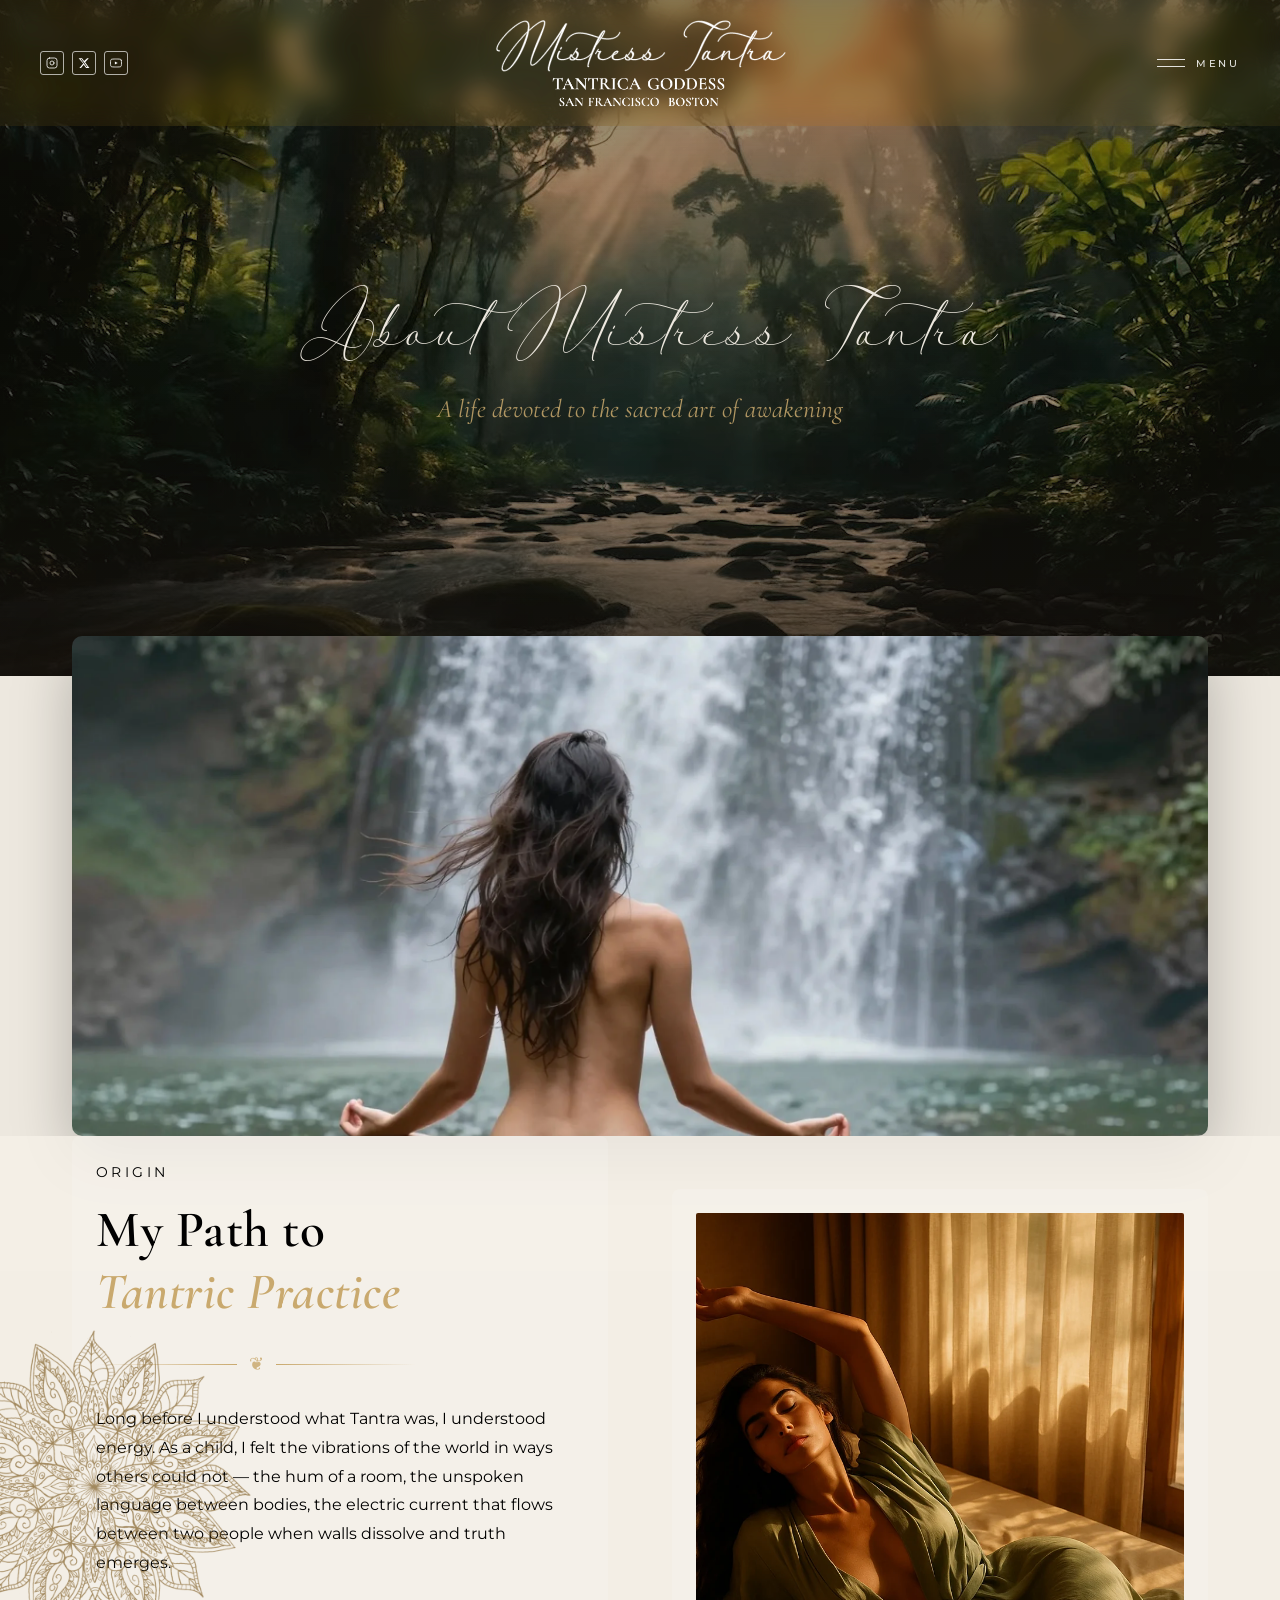
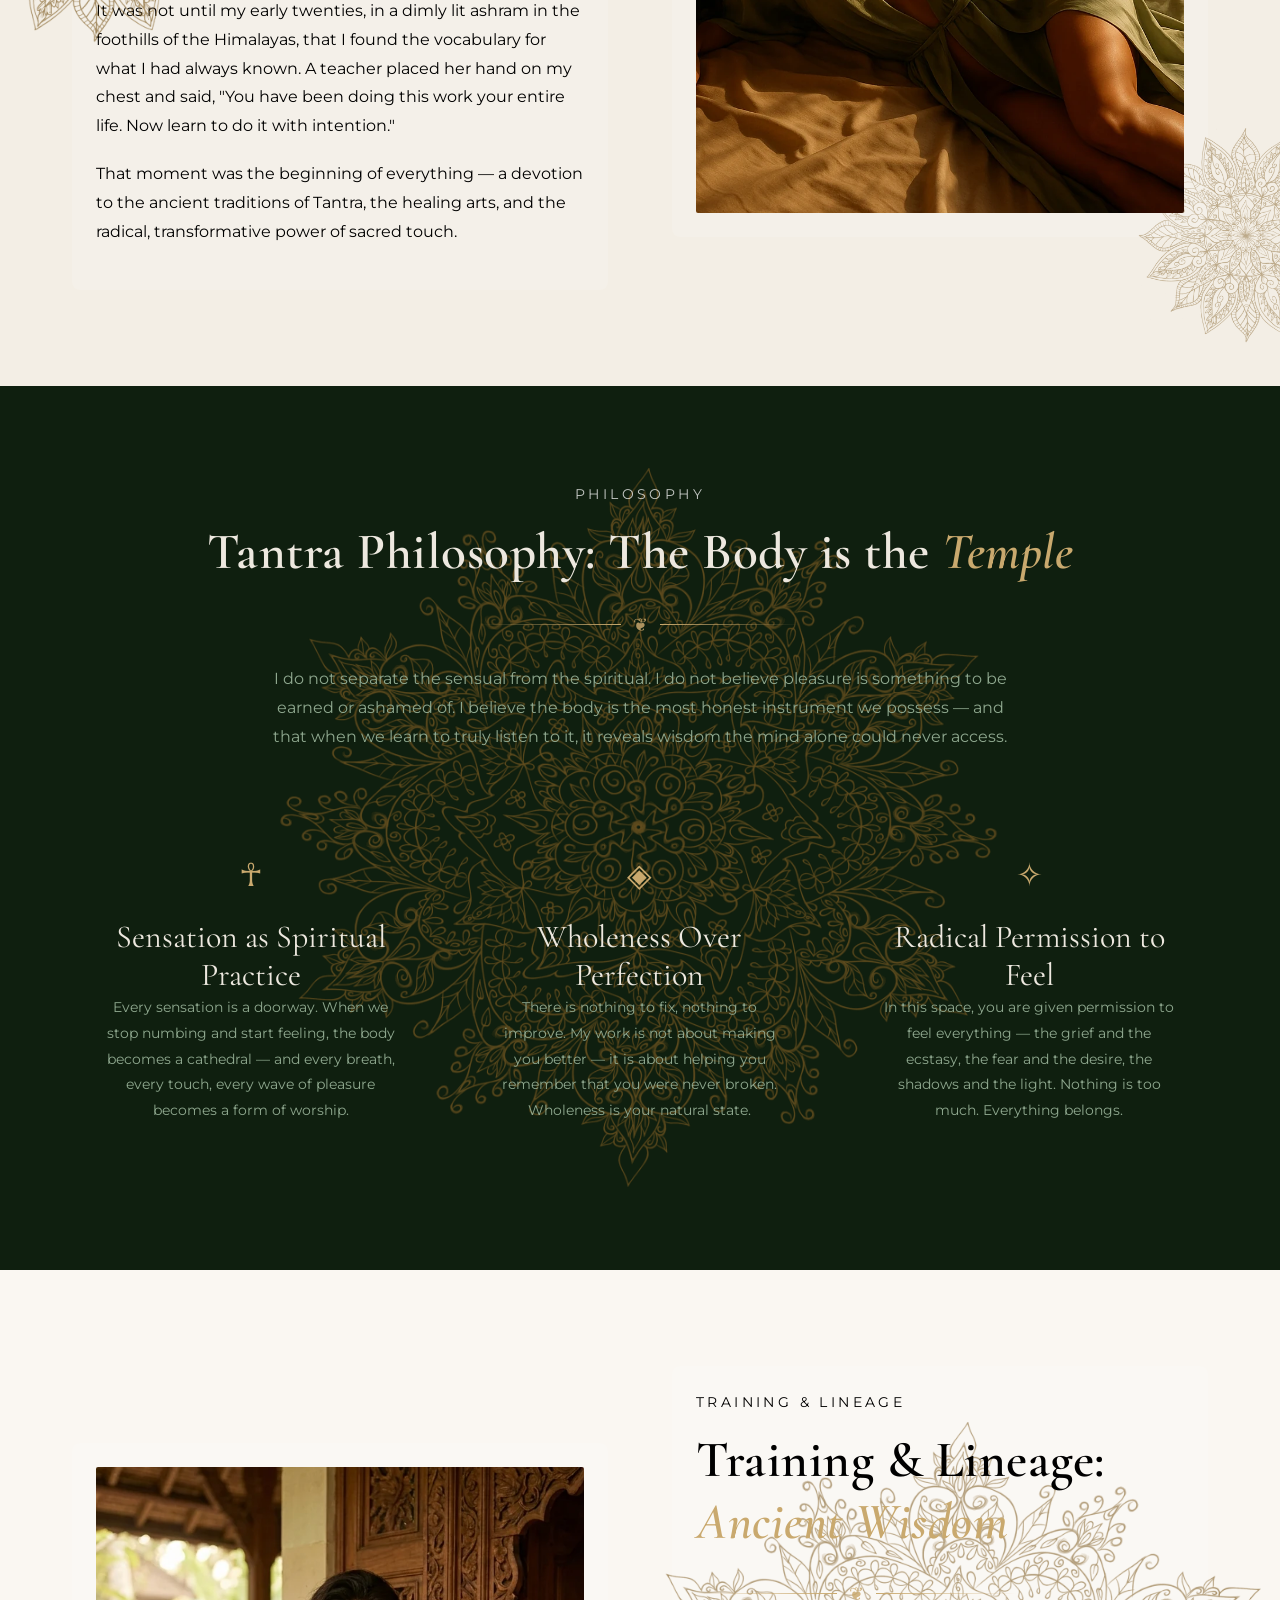
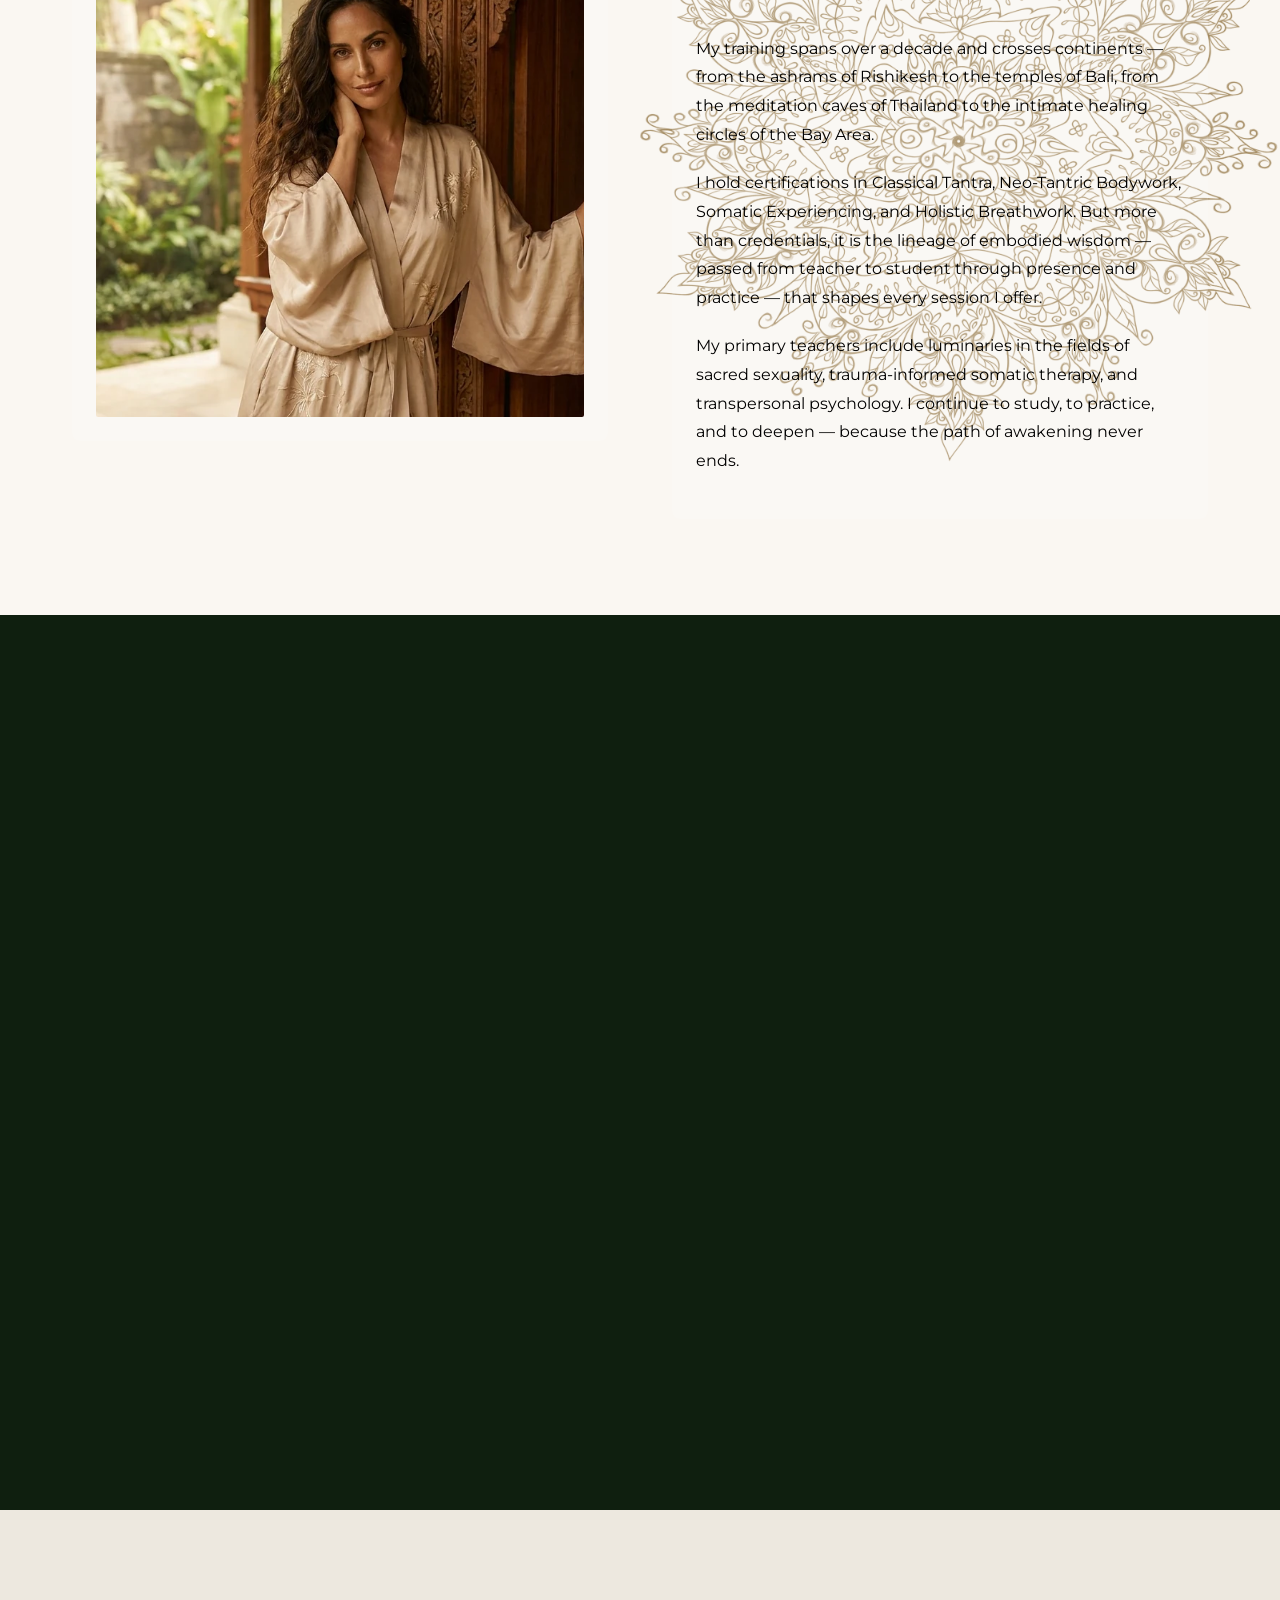
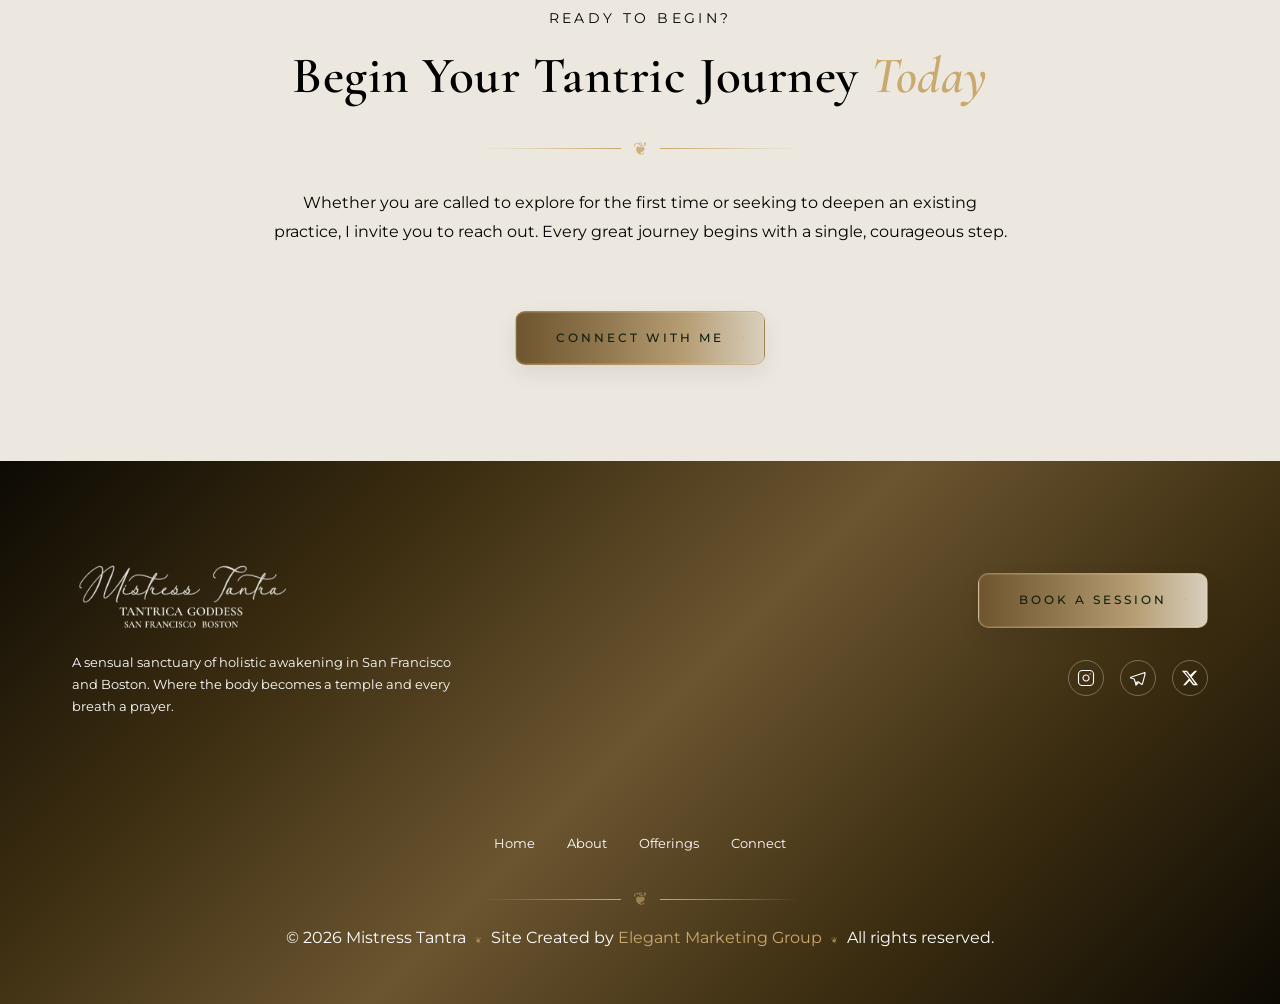
==== commit 95dc097b: "Fix: lowercase 'is' in About page title, remove Blog page entirely" ====
--- a/about.html
+++ b/about.html
@@ -89,7 +89,6 @@
       <a href="about.html" class="active">About</a>
       <a href="offerings.html" >Offerings</a>
       <a href="connect.html" >Connect</a>
-      <a href="blog.html" >Blog</a>
     </div>
     <div class="nav-overlay__social">
       <a href="#" aria-label="Instagram" class="social-icon">
@@ -191,7 +190,7 @@
     </div>
     <div class="container text-center">
       <p class="subtitle fade-in">Philosophy</p>
-      <h2 class="fade-in" style="color: var(--linen);">Tantra Philosophy: The Body Is the <em class="font-accent" style="color: var(--aman-gold);">Temple</em></h2>
+      <h2 class="fade-in" style="color: var(--linen);">Tantra Philosophy: The Body is the <em class="font-accent" style="color: var(--aman-gold);">Temple</em></h2>
       <div class="divider divider-center fade-in"><span class="divider-ornament">&#x2766;</span></div>
       <p class="container-narrow fade-in" style="color: var(--misty-sage);">I do not separate the sensual from the spiritual. I do not believe pleasure is something to be earned or ashamed of. I believe the body is the most honest instrument we possess — and that when we learn to truly listen to it, it reveals wisdom the mind alone could never access.</p>
     </div>
@@ -320,7 +319,6 @@
           <a href="about.html">About</a>
           <a href="offerings.html">Offerings</a>
           <a href="connect.html">Connect</a>
-          <a href="blog.html">Blog</a>
         </nav>
       </div>
       <div class="footer-divider divider divider-center" aria-hidden="true"><span class="divider-ornament">&#x2766;</span></div>
--- a/assets/css/styles.css
+++ b/assets/css/styles.css
@@ -1467,7 +1467,7 @@
   justify-content: center;
   align-items: center;
   padding-top: var(--space-sm);
-  font-size: 0.6rem;
+  font-size: 0.5rem;
   text-align: center;
 }
 
@@ -1549,7 +1549,7 @@
     flex-direction: column;
     gap: var(--space-sm);
     text-align: center;
-    font-size: 0.5rem;
+    font-size: 0.4rem;
   }
 }
 
--- a/assets/css/home.css
+++ b/assets/css/home.css
@@ -30,7 +30,7 @@
   background-position: center center;
 }
 
-/* ── Video — seamless crossfade loop ── */
+/* ── Video — looping hero background ── */
 .home-hero__video {
   position: absolute;
   inset: 0;
@@ -47,8 +47,25 @@
   opacity: 1;
 }
 
-.home-hero__video--alt {
-  z-index: 1;
+/* Mobile: adjust video framing so subject (girl/waterfall) is centered */
+@media (max-width: 480px) {
+  .home-hero__video {
+    object-position: center 25%;
+  }
+}
+
+/* Tablet portrait: adjust video framing so subject (girl in green) face shows */
+@media (min-width: 481px) and (max-width: 768px) {
+  .home-hero__video {
+    object-position: center 10%;
+  }
+}
+
+/* Tablet landscape: adjust video framing for waterfall/girl scene */
+@media (min-width: 769px) and (max-width: 1024px) {
+  .home-hero__video {
+    object-position: center 20%;
+  }
 }
 
 /* ── Vignette overlay for text legibility ── */
@@ -237,7 +254,7 @@
 /* "Mistress Tantra" — Allonges Regular, large script matching mockup */
 .home-hero__title {
   font-family: 'Allonges', 'Cormorant Garamond', Georgia, serif;
-  font-size: clamp(3.15rem, 6.75vw, 6.75rem);  /* -10% from previous */
+  font-size: clamp(3.15rem, 7.5vw, 7.5rem);
   font-weight: 400;
   font-style: normal;
   color: white;
@@ -257,7 +274,7 @@
 /* "TANTRICA GODDESS" — bold, spaced caps */
 .home-hero__subtitle {
   font-family: 'Cormorant Garamond', Georgia, serif;
-  font-size: clamp(1rem, 1.8vw, 1.5rem);
+  font-size: clamp(1.1rem, 2.2vw, 1.8rem);
   font-weight: 700;
   letter-spacing: 0.2em;
   text-transform: uppercase;
@@ -270,7 +287,7 @@
 /* "SAN FRANCISCO ◈ BOSTON" — lighter, with mandala divider */
 .home-hero__locations {
   font-family: 'Cormorant Garamond', Georgia, serif;
-  font-size: clamp(0.8rem, 1.3vw, 1.1rem);
+  font-size: clamp(0.9rem, 1.6vw, 1.3rem);
   font-weight: 400;
   letter-spacing: 0.2em;
   text-transform: uppercase;
@@ -470,9 +487,9 @@
   width: 220px;
   height: 220px;
   object-fit: contain;
-  opacity: 0.14;
+  opacity: 0.30;
   animation: navMandalaSpin 90s linear infinite;
-  filter: brightness(1.3) saturate(0.6);
+  filter: brightness(2) saturate(0.7);
 }
 
 /* Top-left corner — peeks into view */
@@ -481,7 +498,7 @@
   left: 3%;
   width: 200px;
   height: 200px;
-  opacity: 0.10;
+  opacity: 0.22;
   animation-duration: 110s;
 }
 
@@ -491,7 +508,7 @@
   right: 4%;
   width: 180px;
   height: 180px;
-  opacity: 0.10;
+  opacity: 0.22;
   animation-direction: reverse;
   animation-duration: 95s;
 }
@@ -502,7 +519,7 @@
   left: 2%;
   width: 240px;
   height: 240px;
-  opacity: 0.16;
+  opacity: 0.32;
   animation-duration: 100s;
   animation-direction: reverse;
 }
@@ -513,7 +530,7 @@
   right: 2%;
   width: 260px;
   height: 260px;
-  opacity: 0.16;
+  opacity: 0.32;
   animation-duration: 85s;
 }
 
@@ -524,7 +541,7 @@
   transform: translateX(-50%);
   width: 300px;
   height: 300px;
-  opacity: 0.18;
+  opacity: 0.36;
   animation-direction: reverse;
   animation-duration: 80s;
 }
@@ -548,41 +565,41 @@
   .nav-mandala {
     width: 160px;
     height: 160px;
-    opacity: 0.12;
+    opacity: 0.24;
   }
   .nav-mandala--top-left {
     top: 2%;
     left: 0%;
     width: 140px;
     height: 140px;
-    opacity: 0.08;
+    opacity: 0.18;
   }
   .nav-mandala--top-right {
     top: 3%;
     right: 0%;
     width: 130px;
     height: 130px;
-    opacity: 0.08;
+    opacity: 0.18;
   }
   .nav-mandala--mid-left {
     top: 40%;
     left: -6%;
     width: 180px;
     height: 180px;
-    opacity: 0.13;
+    opacity: 0.28;
   }
   .nav-mandala--mid-right {
     top: 36%;
     right: -6%;
     width: 190px;
     height: 190px;
-    opacity: 0.13;
+    opacity: 0.28;
   }
   .nav-mandala--bottom-center {
     bottom: 2%;
     width: 220px;
     height: 220px;
-    opacity: 0.15;
+    opacity: 0.30;
   }
 }
 
@@ -590,41 +607,41 @@
   .nav-mandala {
     width: 120px;
     height: 120px;
-    opacity: 0.10;
+    opacity: 0.20;
   }
   .nav-mandala--top-left {
     top: 1%;
     left: -4%;
     width: 110px;
     height: 110px;
-    opacity: 0.07;
+    opacity: 0.15;
   }
   .nav-mandala--top-right {
     top: 2%;
     right: -3%;
     width: 100px;
     height: 100px;
-    opacity: 0.07;
+    opacity: 0.15;
   }
   .nav-mandala--mid-left {
     top: 38%;
     left: -8%;
     width: 140px;
     height: 140px;
-    opacity: 0.10;
+    opacity: 0.22;
   }
   .nav-mandala--mid-right {
     top: 34%;
     right: -8%;
     width: 150px;
     height: 150px;
-    opacity: 0.10;
+    opacity: 0.22;
   }
   .nav-mandala--bottom-center {
     bottom: 1%;
     width: 180px;
     height: 180px;
-    opacity: 0.12;
+    opacity: 0.25;
   }
 }
 
@@ -674,15 +691,15 @@
   }
 
   .home-hero__title {
-    font-size: clamp(3.5rem, 14vw, 6rem);
+    font-size: clamp(3.8rem, 15vw, 6.5rem);
   }
 
   .home-hero__subtitle {
-    font-size: clamp(1rem, 4vw, 1.4rem);
+    font-size: clamp(1.15rem, 4.5vw, 1.6rem);
   }
 
   .home-hero__locations {
-    font-size: clamp(0.75rem, 2.8vw, 1rem);
+    font-size: clamp(0.85rem, 3vw, 1.15rem);
   }
 
   .mandala-sep {
@@ -701,15 +718,15 @@
   }
 
   .home-hero__title {
-    font-size: clamp(2.8rem, 13vw, 4rem);
+    font-size: clamp(3rem, 14vw, 4.5rem);
   }
 
   .home-hero__subtitle {
-    font-size: clamp(0.95rem, 4.5vw, 1.2rem);
+    font-size: clamp(1.05rem, 5vw, 1.35rem);
   }
 
   .home-hero__locations {
-    font-size: clamp(0.7rem, 3vw, 0.9rem);
+    font-size: clamp(0.8rem, 3.2vw, 1rem);
   }
 }
 
@@ -726,11 +743,11 @@
     padding: 0.15em 0;
   }
 
-  /* Show new mobile hero image as fallback while video loads */
+  /* Show new tablet hero image as fallback while video loads */
   .home-hero__img {
     background-image: url('../images/tablet-p/hero-home.webp');
     background-size: cover;
-    background-position: center center;
+    background-position: center 10%;
   }
 }
 
@@ -748,6 +765,6 @@
   .home-hero__img {
     background-image: url('../images/mobile/hero-home.webp');
     background-size: cover;
-    background-position: center center;
-  }
-}
+    background-position: center 25%;
+  }
+}
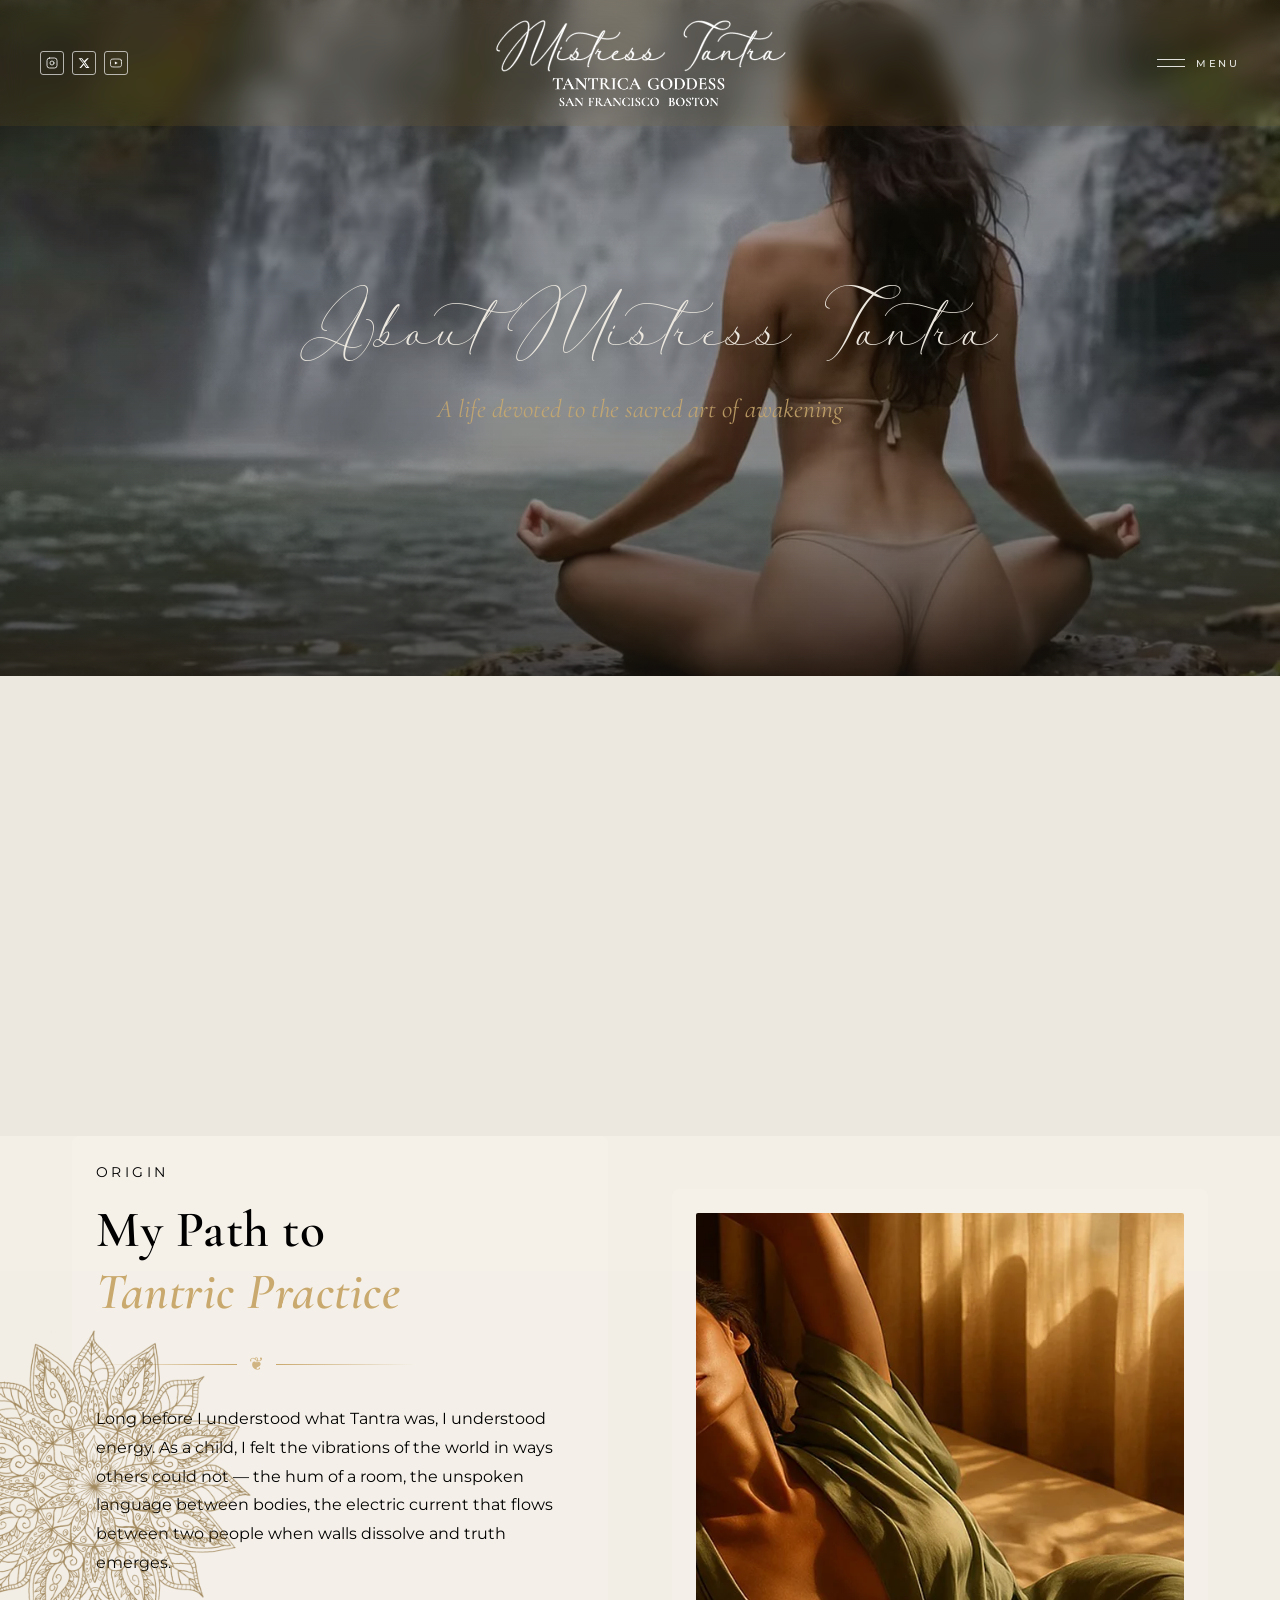
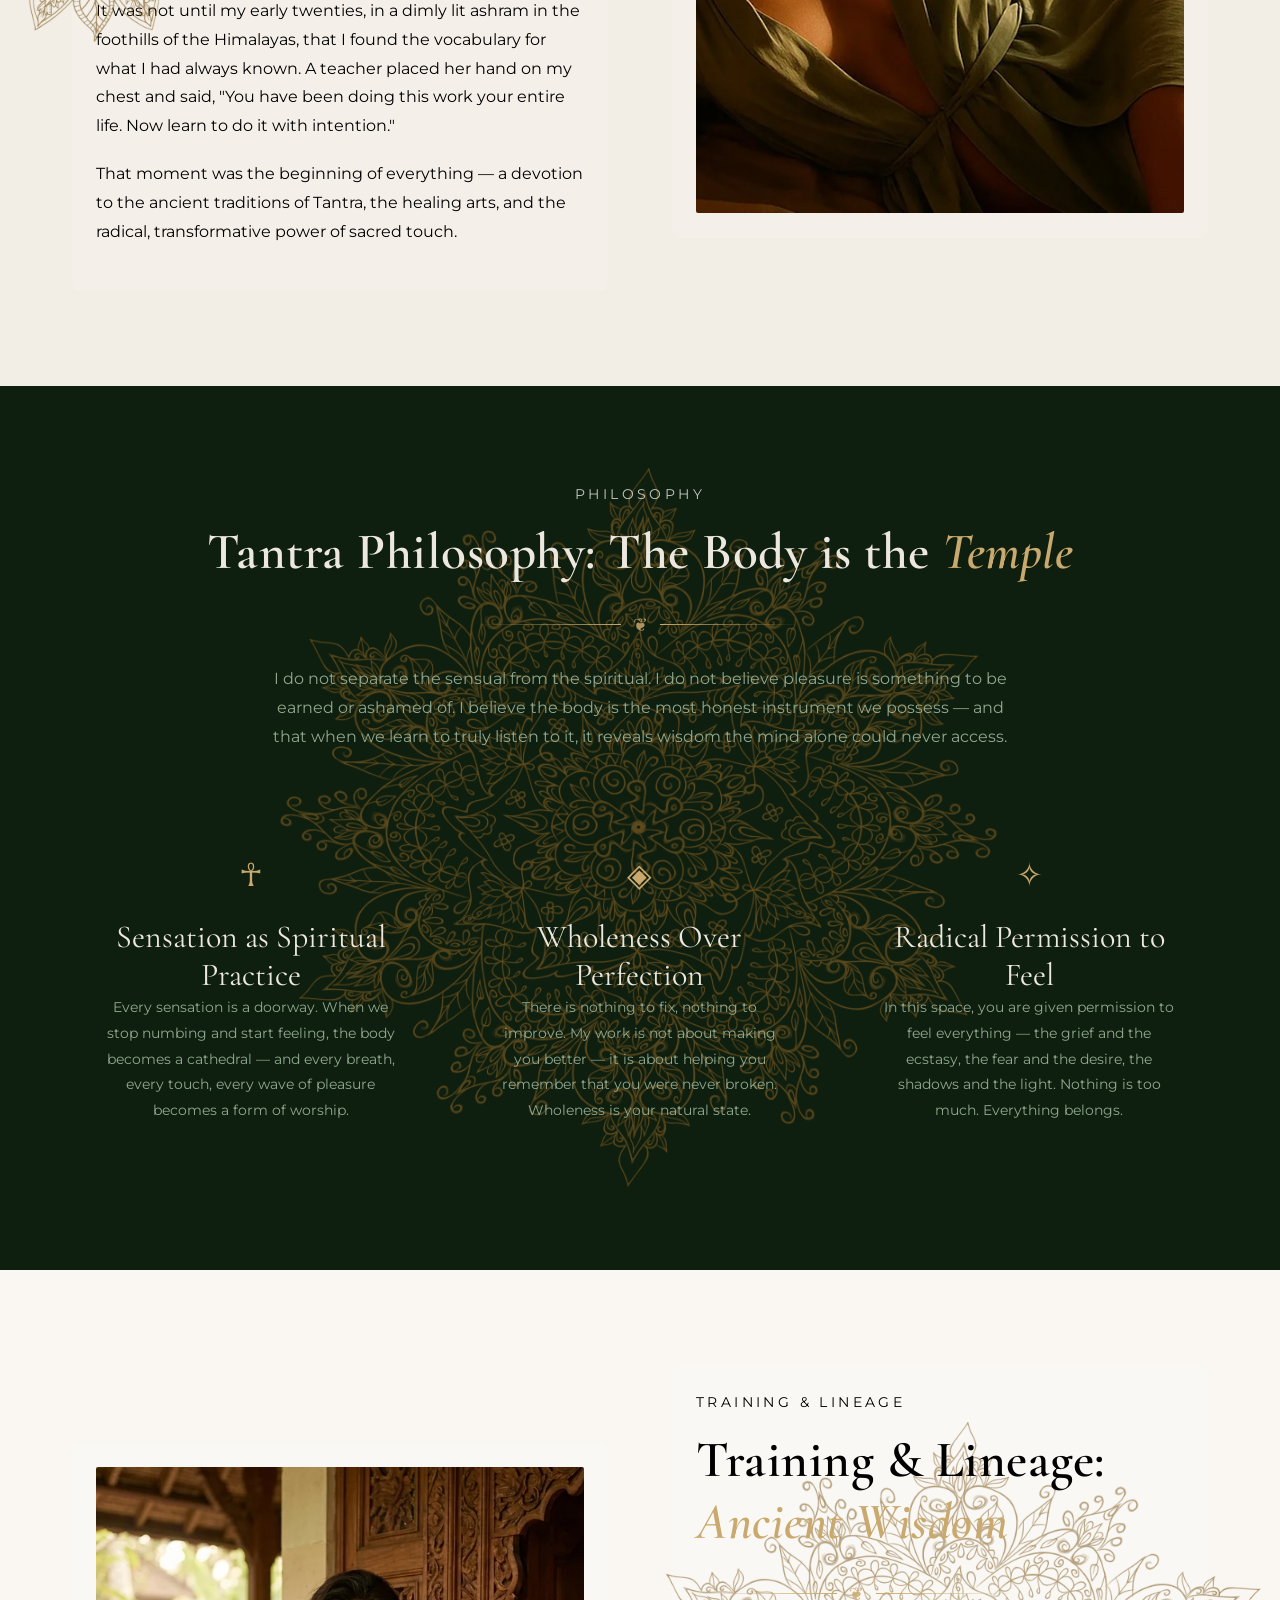
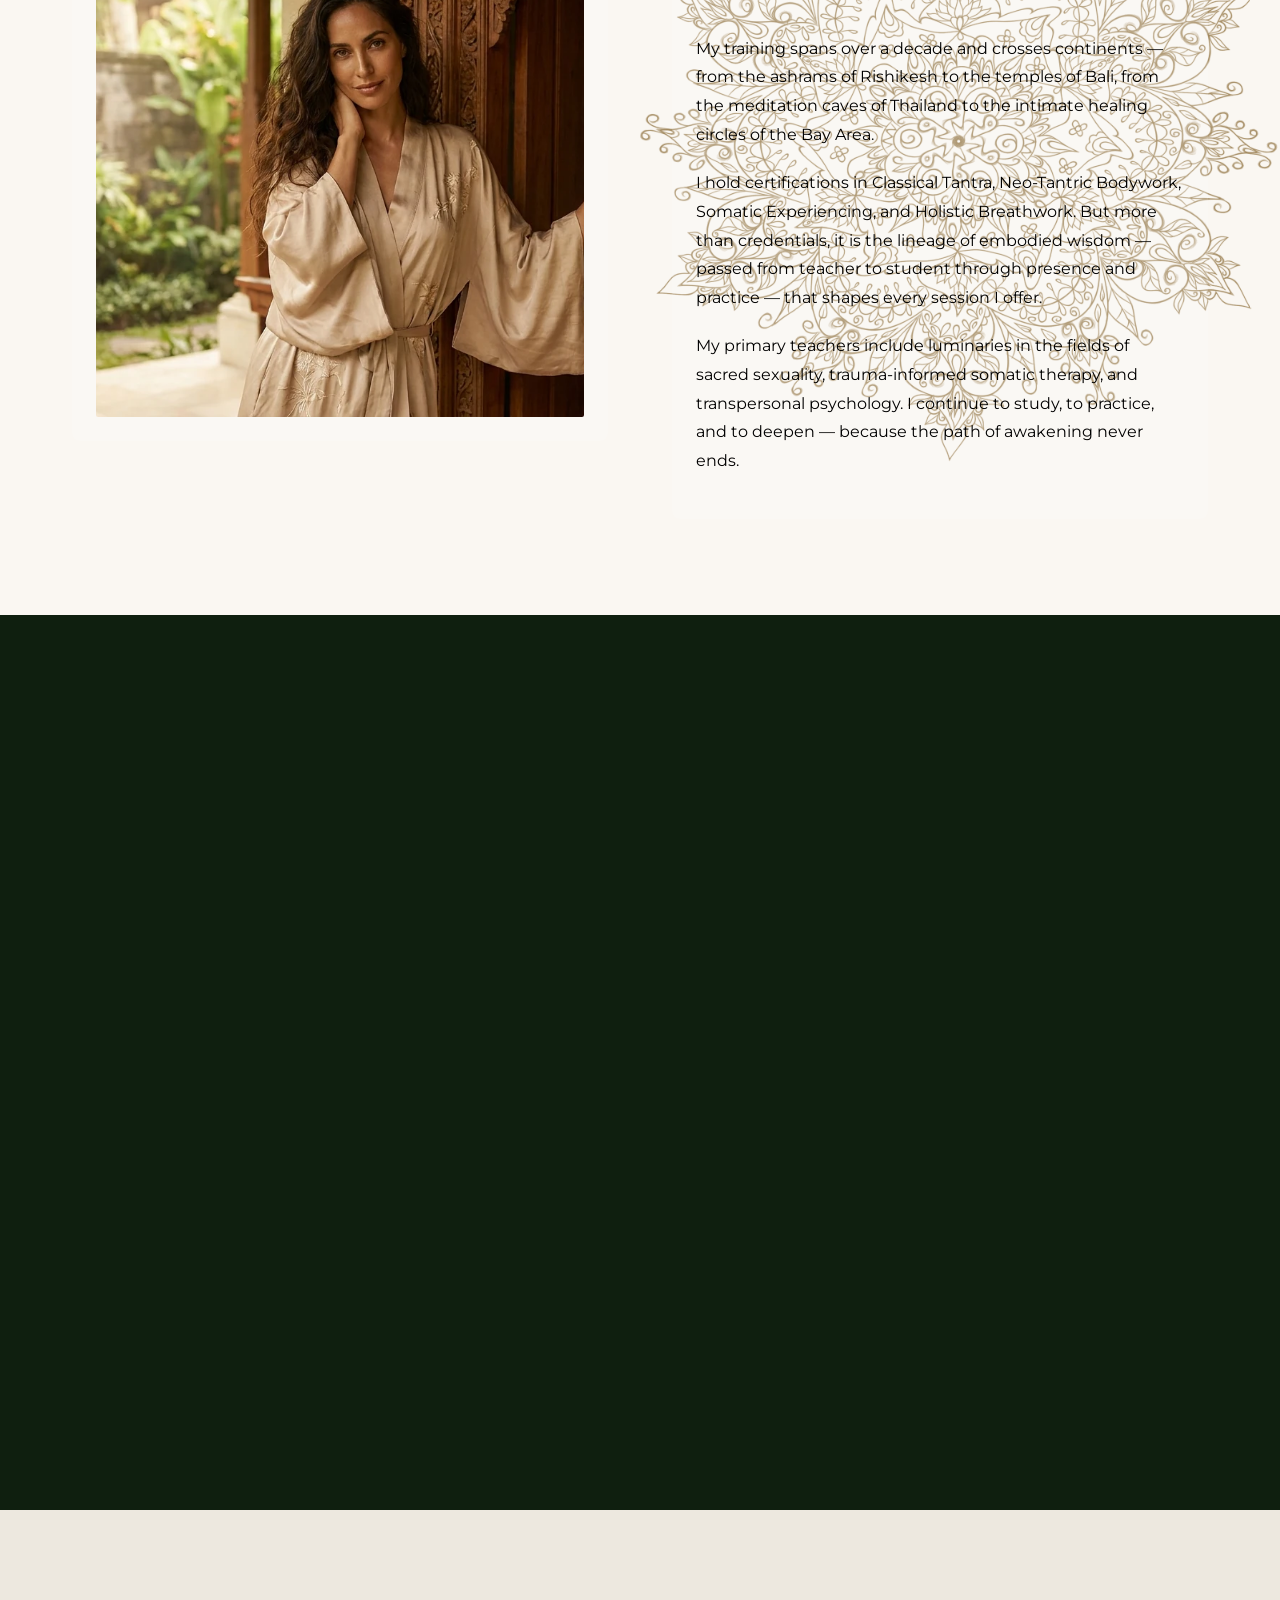
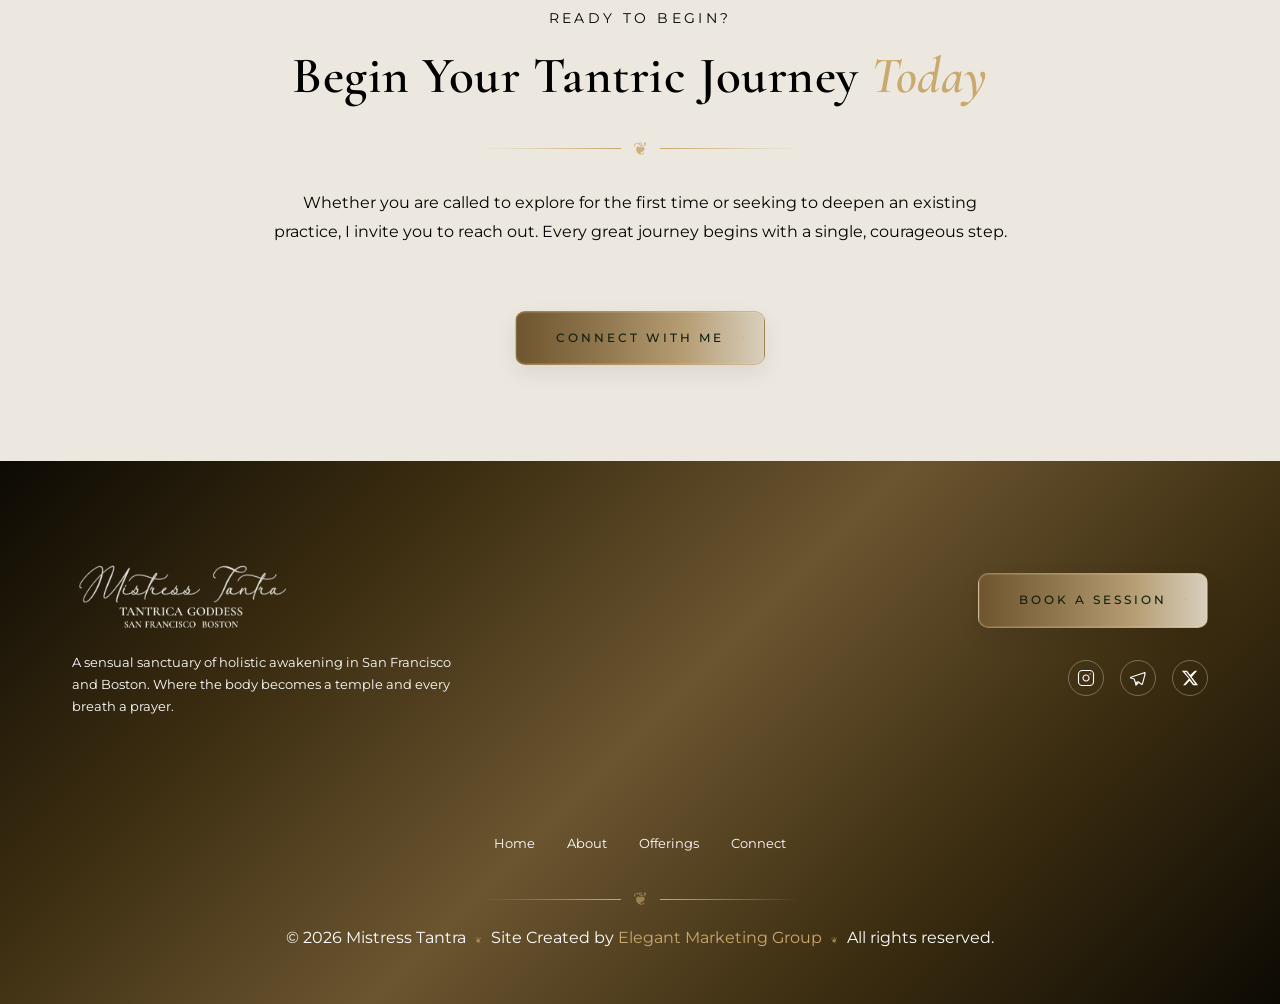
==== commit 69950df4: "FIX: Remove home.js from non-home pages (was crashing), fix missing video references - Remove home.j" ====
--- a/about.html
+++ b/about.html
@@ -130,8 +130,8 @@
 <!-- Hero -->
   <section id="about" class="video-hero video-hero-tall">
     <video autoplay muted loop playsinline data-responsive>
-      <source data-src="assets/videos/{dir}/rainforest-hero.webm" type="video/webm">
-      <source data-src="assets/videos/{dir}/rainforest-hero.mp4" type="video/mp4">
+      <source data-src="assets/videos/{dir}/waterfall-hero.webm" type="video/webm">
+      <source data-src="assets/videos/{dir}/waterfall-hero.mp4" type="video/mp4">
     </video>
     <div class="hero-overlay-dark"></div>
     <div class="hero-content">
@@ -331,6 +331,5 @@
   <div class="back-to-top">↑</div>
   <script src="assets/js/main.js?v=2"></script>
   <script src="assets/js/starburst.js?v=3"></script>
-  <script src="assets/js/home.js?v=3"></script>
 </body>
 </html>
--- a/assets/css/home.css
+++ b/assets/css/home.css
@@ -28,9 +28,10 @@
   background: #1a1208;
   background-size: cover;
   background-position: center center;
-}
-
-/* ── Video — looping hero background ── */
+  transition: opacity 0.8s ease-in-out;
+}
+
+/* ── Video — seamless crossfade loop ── */
 .home-hero__video {
   position: absolute;
   inset: 0;
@@ -40,32 +41,15 @@
   object-position: center center;
   z-index: 2;
   opacity: 0;
-  transition: opacity 1.5s ease-in-out;
+  transition: opacity 0.8s ease-in-out;
 }
 
 .home-hero__video.visible {
   opacity: 1;
 }
 
-/* Mobile: adjust video framing so subject (girl/waterfall) is centered */
-@media (max-width: 480px) {
-  .home-hero__video {
-    object-position: center 25%;
-  }
-}
-
-/* Tablet portrait: adjust video framing so subject (girl in green) face shows */
-@media (min-width: 481px) and (max-width: 768px) {
-  .home-hero__video {
-    object-position: center 10%;
-  }
-}
-
-/* Tablet landscape: adjust video framing for waterfall/girl scene */
-@media (min-width: 769px) and (max-width: 1024px) {
-  .home-hero__video {
-    object-position: center 20%;
-  }
+.home-hero__video--alt {
+  z-index: 1;
 }
 
 /* ── Vignette overlay for text legibility ── */
@@ -254,7 +238,7 @@
 /* "Mistress Tantra" — Allonges Regular, large script matching mockup */
 .home-hero__title {
   font-family: 'Allonges', 'Cormorant Garamond', Georgia, serif;
-  font-size: clamp(3.15rem, 7.5vw, 7.5rem);
+  font-size: clamp(3.15rem, 6.75vw, 6.75rem);  /* -10% from previous */
   font-weight: 400;
   font-style: normal;
   color: white;
@@ -274,7 +258,7 @@
 /* "TANTRICA GODDESS" — bold, spaced caps */
 .home-hero__subtitle {
   font-family: 'Cormorant Garamond', Georgia, serif;
-  font-size: clamp(1.1rem, 2.2vw, 1.8rem);
+  font-size: clamp(1rem, 1.8vw, 1.5rem);
   font-weight: 700;
   letter-spacing: 0.2em;
   text-transform: uppercase;
@@ -287,7 +271,7 @@
 /* "SAN FRANCISCO ◈ BOSTON" — lighter, with mandala divider */
 .home-hero__locations {
   font-family: 'Cormorant Garamond', Georgia, serif;
-  font-size: clamp(0.9rem, 1.6vw, 1.3rem);
+  font-size: clamp(0.8rem, 1.3vw, 1.1rem);
   font-weight: 400;
   letter-spacing: 0.2em;
   text-transform: uppercase;
@@ -487,9 +471,9 @@
   width: 220px;
   height: 220px;
   object-fit: contain;
-  opacity: 0.30;
+  opacity: 0.14;
   animation: navMandalaSpin 90s linear infinite;
-  filter: brightness(2) saturate(0.7);
+  filter: brightness(1.3) saturate(0.6);
 }
 
 /* Top-left corner — peeks into view */
@@ -498,7 +482,7 @@
   left: 3%;
   width: 200px;
   height: 200px;
-  opacity: 0.22;
+  opacity: 0.10;
   animation-duration: 110s;
 }
 
@@ -508,7 +492,7 @@
   right: 4%;
   width: 180px;
   height: 180px;
-  opacity: 0.22;
+  opacity: 0.10;
   animation-direction: reverse;
   animation-duration: 95s;
 }
@@ -519,7 +503,7 @@
   left: 2%;
   width: 240px;
   height: 240px;
-  opacity: 0.32;
+  opacity: 0.16;
   animation-duration: 100s;
   animation-direction: reverse;
 }
@@ -530,7 +514,7 @@
   right: 2%;
   width: 260px;
   height: 260px;
-  opacity: 0.32;
+  opacity: 0.16;
   animation-duration: 85s;
 }
 
@@ -541,7 +525,7 @@
   transform: translateX(-50%);
   width: 300px;
   height: 300px;
-  opacity: 0.36;
+  opacity: 0.18;
   animation-direction: reverse;
   animation-duration: 80s;
 }
@@ -565,41 +549,41 @@
   .nav-mandala {
     width: 160px;
     height: 160px;
-    opacity: 0.24;
+    opacity: 0.12;
   }
   .nav-mandala--top-left {
     top: 2%;
     left: 0%;
     width: 140px;
     height: 140px;
-    opacity: 0.18;
+    opacity: 0.08;
   }
   .nav-mandala--top-right {
     top: 3%;
     right: 0%;
     width: 130px;
     height: 130px;
-    opacity: 0.18;
+    opacity: 0.08;
   }
   .nav-mandala--mid-left {
     top: 40%;
     left: -6%;
     width: 180px;
     height: 180px;
-    opacity: 0.28;
+    opacity: 0.13;
   }
   .nav-mandala--mid-right {
     top: 36%;
     right: -6%;
     width: 190px;
     height: 190px;
-    opacity: 0.28;
+    opacity: 0.13;
   }
   .nav-mandala--bottom-center {
     bottom: 2%;
     width: 220px;
     height: 220px;
-    opacity: 0.30;
+    opacity: 0.15;
   }
 }
 
@@ -607,41 +591,41 @@
   .nav-mandala {
     width: 120px;
     height: 120px;
-    opacity: 0.20;
+    opacity: 0.10;
   }
   .nav-mandala--top-left {
     top: 1%;
     left: -4%;
     width: 110px;
     height: 110px;
-    opacity: 0.15;
+    opacity: 0.07;
   }
   .nav-mandala--top-right {
     top: 2%;
     right: -3%;
     width: 100px;
     height: 100px;
-    opacity: 0.15;
+    opacity: 0.07;
   }
   .nav-mandala--mid-left {
     top: 38%;
     left: -8%;
     width: 140px;
     height: 140px;
-    opacity: 0.22;
+    opacity: 0.10;
   }
   .nav-mandala--mid-right {
     top: 34%;
     right: -8%;
     width: 150px;
     height: 150px;
-    opacity: 0.22;
+    opacity: 0.10;
   }
   .nav-mandala--bottom-center {
     bottom: 1%;
     width: 180px;
     height: 180px;
-    opacity: 0.25;
+    opacity: 0.12;
   }
 }
 
@@ -691,15 +675,15 @@
   }
 
   .home-hero__title {
-    font-size: clamp(3.8rem, 15vw, 6.5rem);
+    font-size: clamp(3.5rem, 14vw, 6rem);
   }
 
   .home-hero__subtitle {
-    font-size: clamp(1.15rem, 4.5vw, 1.6rem);
+    font-size: clamp(1rem, 4vw, 1.4rem);
   }
 
   .home-hero__locations {
-    font-size: clamp(0.85rem, 3vw, 1.15rem);
+    font-size: clamp(0.75rem, 2.8vw, 1rem);
   }
 
   .mandala-sep {
@@ -718,15 +702,15 @@
   }
 
   .home-hero__title {
-    font-size: clamp(3rem, 14vw, 4.5rem);
+    font-size: clamp(2.8rem, 13vw, 4rem);
   }
 
   .home-hero__subtitle {
-    font-size: clamp(1.05rem, 5vw, 1.35rem);
+    font-size: clamp(0.95rem, 4.5vw, 1.2rem);
   }
 
   .home-hero__locations {
-    font-size: clamp(0.8rem, 3.2vw, 1rem);
+    font-size: clamp(0.7rem, 3vw, 0.9rem);
   }
 }
 
@@ -743,12 +727,7 @@
     padding: 0.15em 0;
   }
 
-  /* Show new tablet hero image as fallback while video loads */
-  .home-hero__img {
-    background-image: url('../images/tablet-p/hero-home.webp');
-    background-size: cover;
-    background-position: center 10%;
-  }
+  /* Hero image carousel is managed by home.js */
 }
 
 @media (max-width: 480px) {
@@ -761,10 +740,5 @@
     padding: 0.1em 0;
   }
 
-  /* Show new mobile hero image as fallback while video loads */
-  .home-hero__img {
-    background-image: url('../images/mobile/hero-home.webp');
-    background-size: cover;
-    background-position: center 25%;
-  }
-}
+  /* Hero image carousel is managed by home.js */
+}
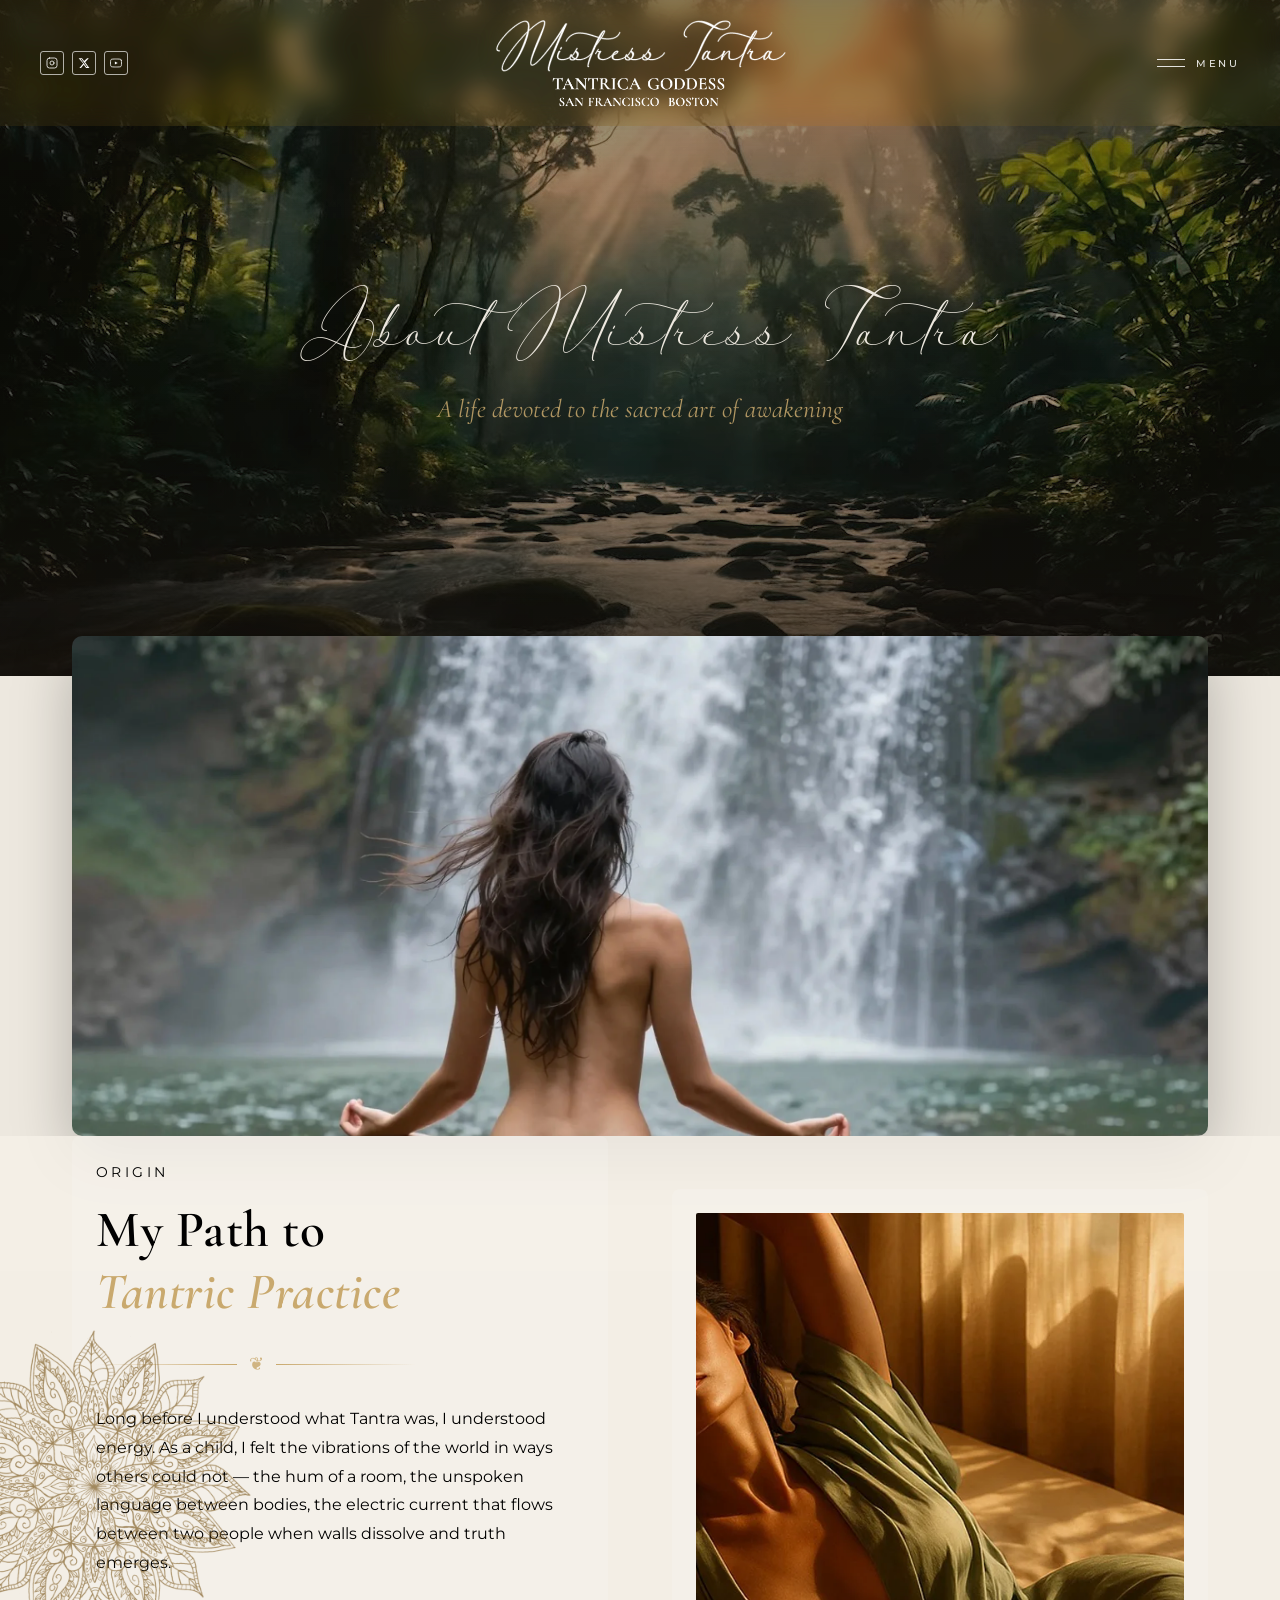
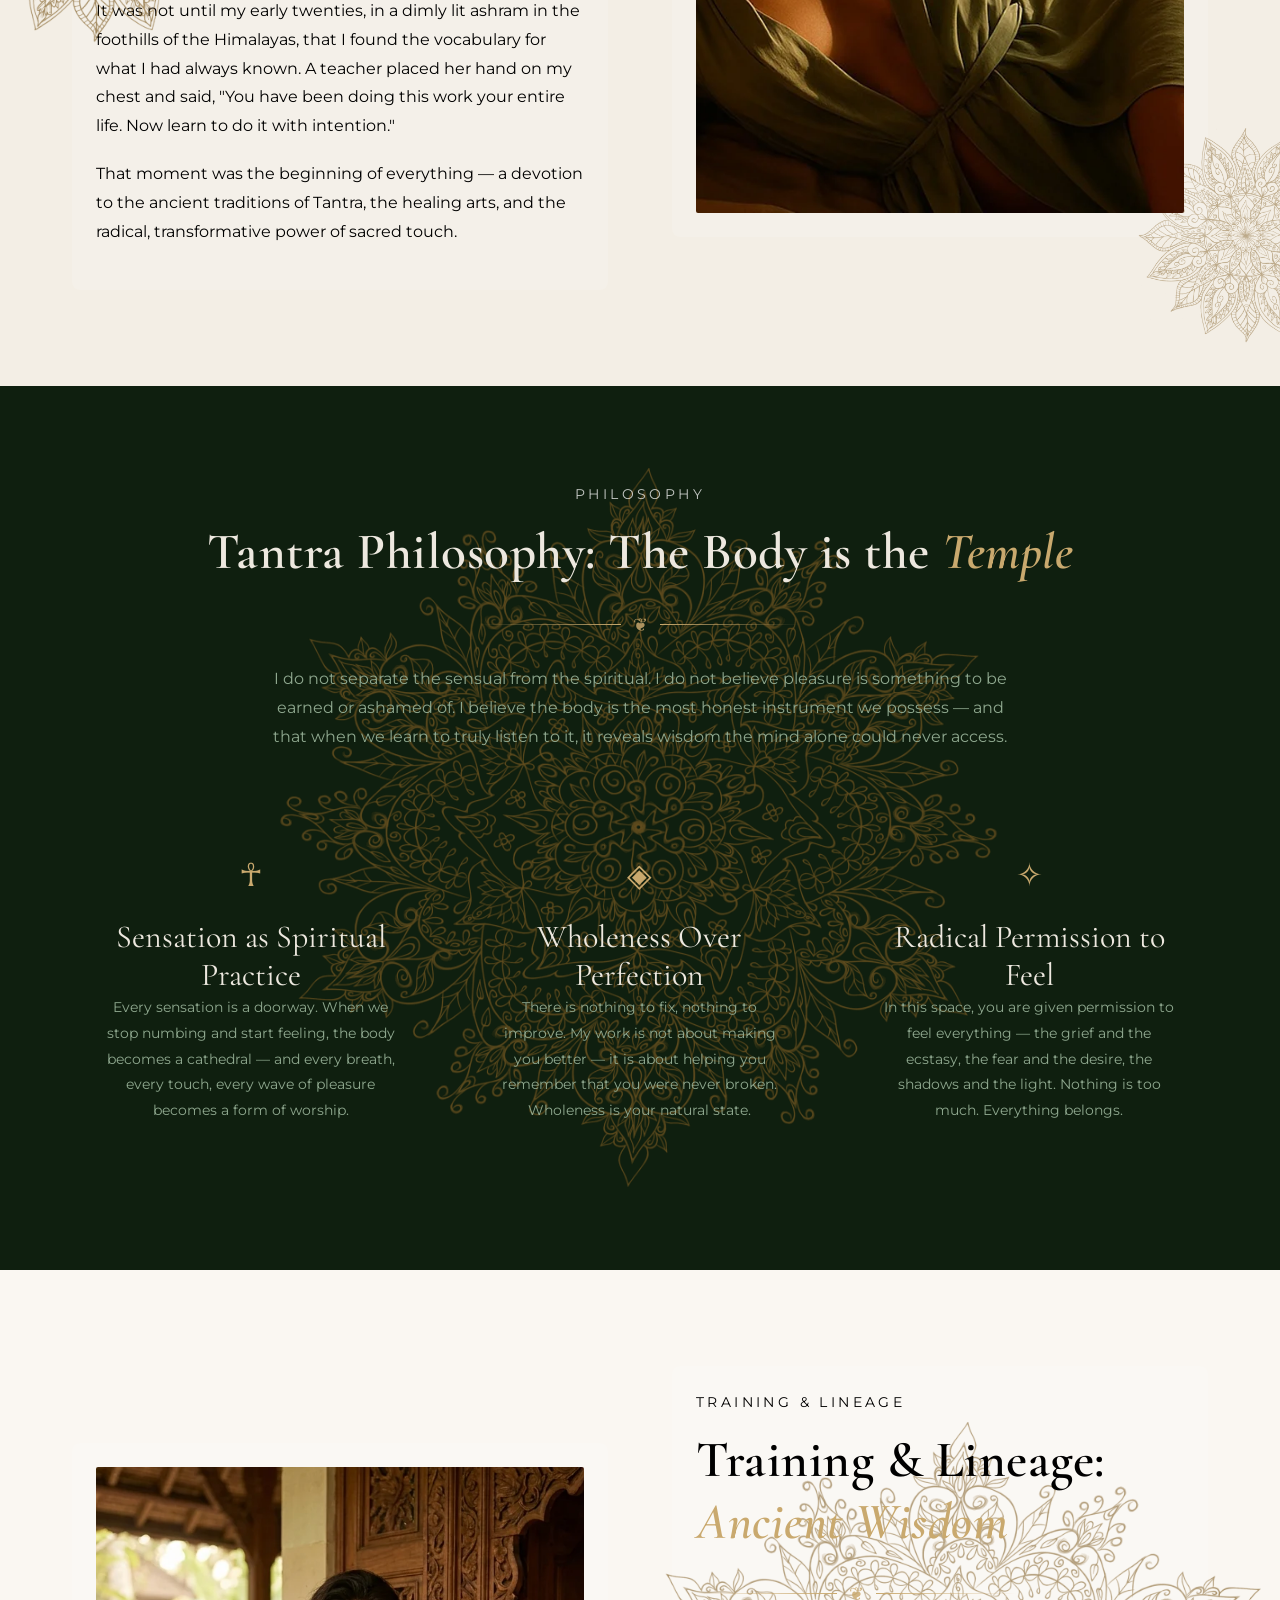
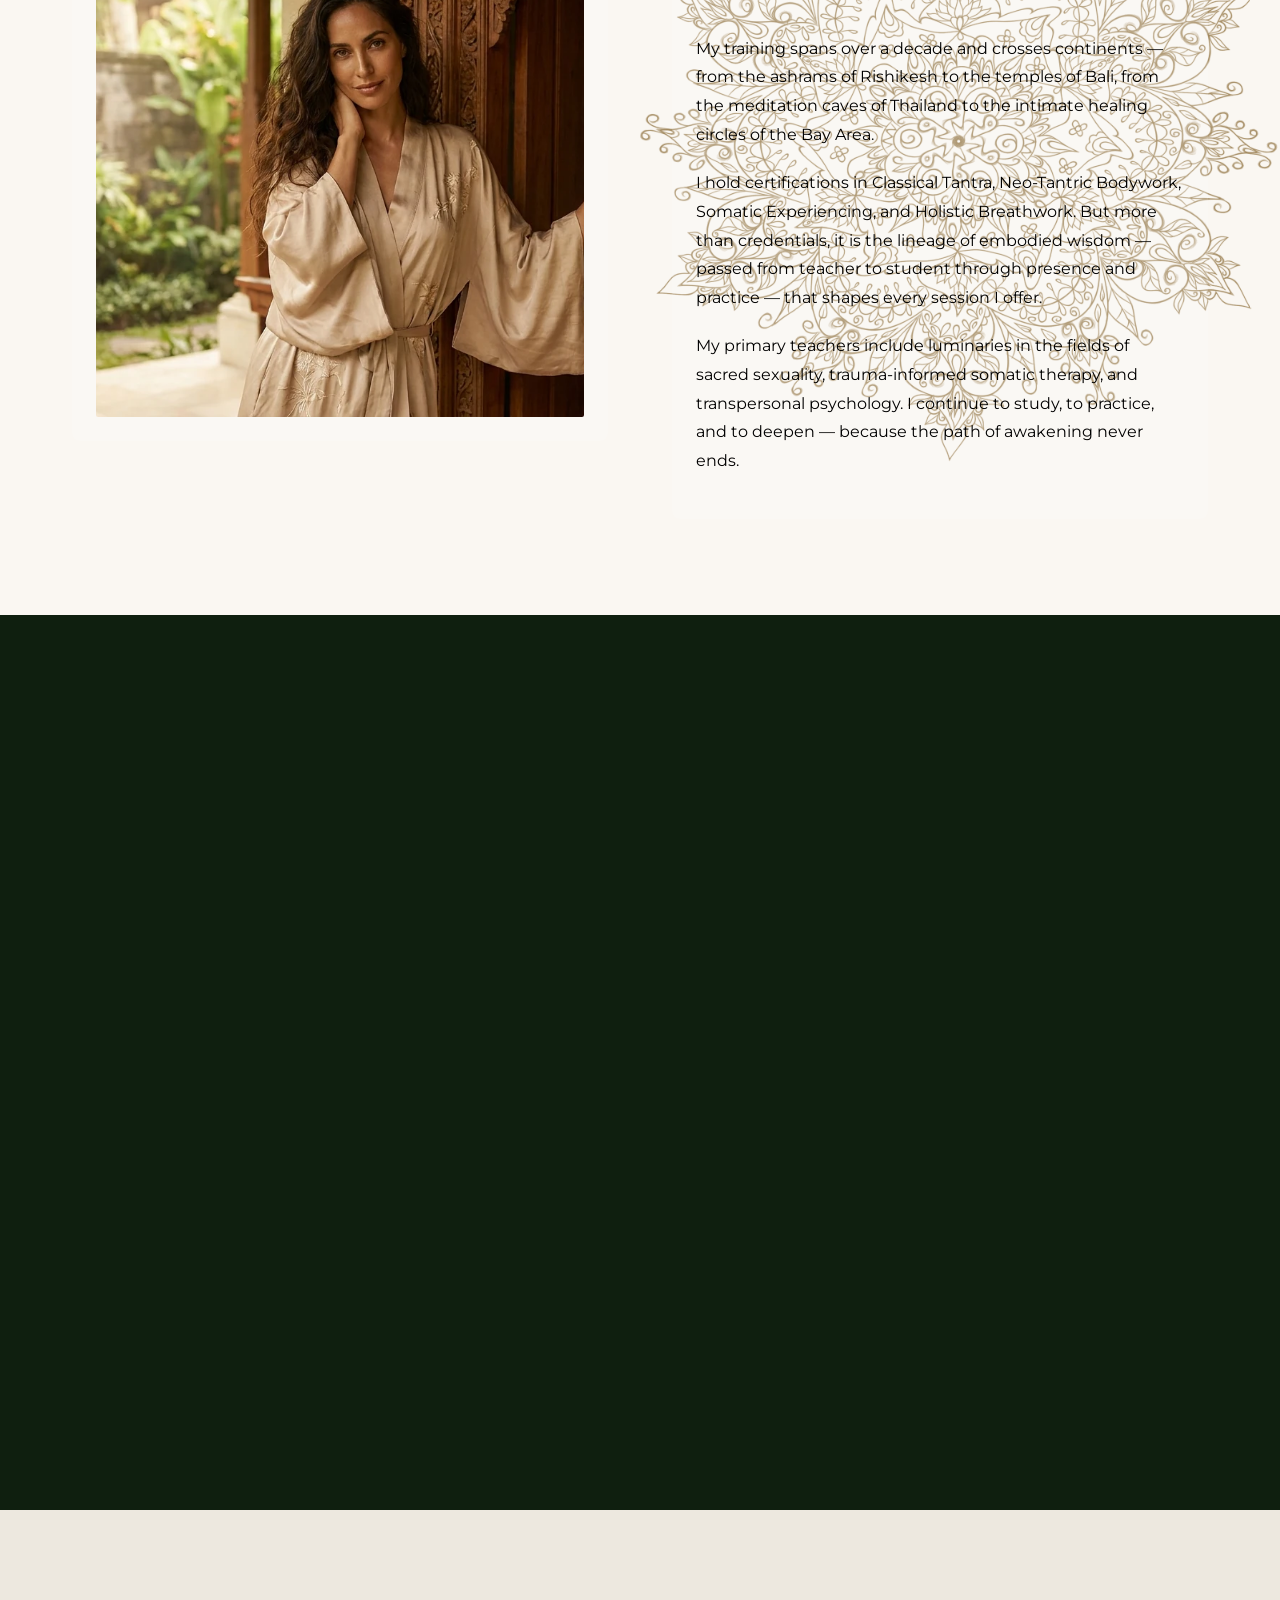
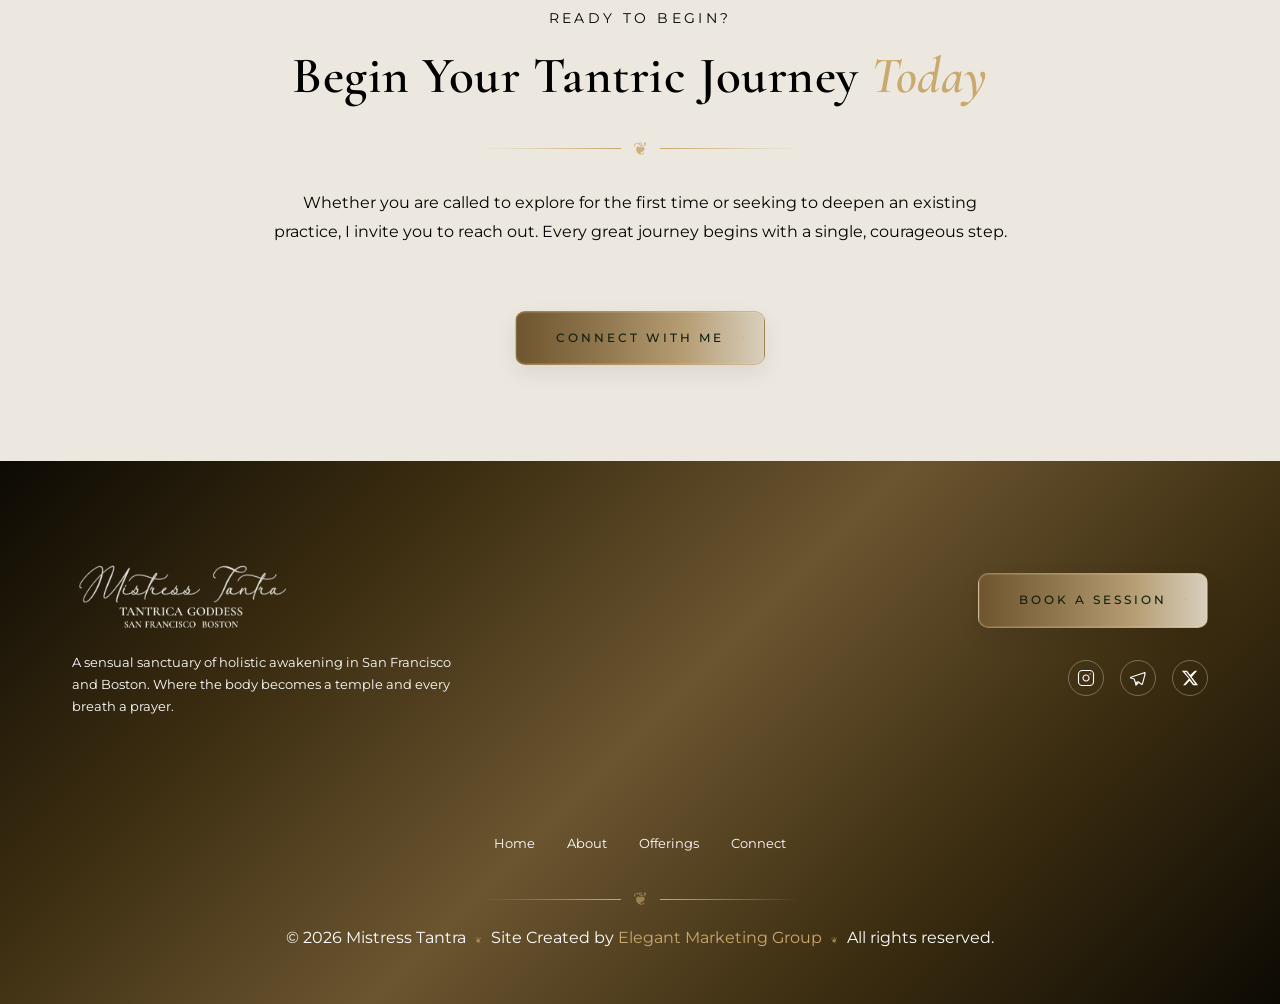
==== commit 5c7a3c97: "RESET: Restore site to pre-carousel-changes state (95dc097) - Restored index.html: single heroVideo " ====
--- a/about.html
+++ b/about.html
@@ -130,8 +130,8 @@
 <!-- Hero -->
   <section id="about" class="video-hero video-hero-tall">
     <video autoplay muted loop playsinline data-responsive>
-      <source data-src="assets/videos/{dir}/waterfall-hero.webm" type="video/webm">
-      <source data-src="assets/videos/{dir}/waterfall-hero.mp4" type="video/mp4">
+      <source data-src="assets/videos/{dir}/rainforest-hero.webm" type="video/webm">
+      <source data-src="assets/videos/{dir}/rainforest-hero.mp4" type="video/mp4">
     </video>
     <div class="hero-overlay-dark"></div>
     <div class="hero-content">
@@ -331,5 +331,6 @@
   <div class="back-to-top">↑</div>
   <script src="assets/js/main.js?v=2"></script>
   <script src="assets/js/starburst.js?v=3"></script>
+  <script src="assets/js/home.js?v=3"></script>
 </body>
 </html>
--- a/assets/css/home.css
+++ b/assets/css/home.css
@@ -28,10 +28,9 @@
   background: #1a1208;
   background-size: cover;
   background-position: center center;
-  transition: opacity 0.8s ease-in-out;
-}
-
-/* ── Video — seamless crossfade loop ── */
+}
+
+/* ── Video — looping hero background ── */
 .home-hero__video {
   position: absolute;
   inset: 0;
@@ -41,15 +40,32 @@
   object-position: center center;
   z-index: 2;
   opacity: 0;
-  transition: opacity 0.8s ease-in-out;
+  transition: opacity 1.5s ease-in-out;
 }
 
 .home-hero__video.visible {
   opacity: 1;
 }
 
-.home-hero__video--alt {
-  z-index: 1;
+/* Mobile: adjust video framing so subject (girl/waterfall) is centered */
+@media (max-width: 480px) {
+  .home-hero__video {
+    object-position: center 25%;
+  }
+}
+
+/* Tablet portrait: adjust video framing so subject (girl in green) face shows */
+@media (min-width: 481px) and (max-width: 768px) {
+  .home-hero__video {
+    object-position: center 10%;
+  }
+}
+
+/* Tablet landscape: adjust video framing for waterfall/girl scene */
+@media (min-width: 769px) and (max-width: 1024px) {
+  .home-hero__video {
+    object-position: center 20%;
+  }
 }
 
 /* ── Vignette overlay for text legibility ── */
@@ -238,7 +254,7 @@
 /* "Mistress Tantra" — Allonges Regular, large script matching mockup */
 .home-hero__title {
   font-family: 'Allonges', 'Cormorant Garamond', Georgia, serif;
-  font-size: clamp(3.15rem, 6.75vw, 6.75rem);  /* -10% from previous */
+  font-size: clamp(3.15rem, 7.5vw, 7.5rem);
   font-weight: 400;
   font-style: normal;
   color: white;
@@ -258,7 +274,7 @@
 /* "TANTRICA GODDESS" — bold, spaced caps */
 .home-hero__subtitle {
   font-family: 'Cormorant Garamond', Georgia, serif;
-  font-size: clamp(1rem, 1.8vw, 1.5rem);
+  font-size: clamp(1.1rem, 2.2vw, 1.8rem);
   font-weight: 700;
   letter-spacing: 0.2em;
   text-transform: uppercase;
@@ -271,7 +287,7 @@
 /* "SAN FRANCISCO ◈ BOSTON" — lighter, with mandala divider */
 .home-hero__locations {
   font-family: 'Cormorant Garamond', Georgia, serif;
-  font-size: clamp(0.8rem, 1.3vw, 1.1rem);
+  font-size: clamp(0.9rem, 1.6vw, 1.3rem);
   font-weight: 400;
   letter-spacing: 0.2em;
   text-transform: uppercase;
@@ -471,9 +487,9 @@
   width: 220px;
   height: 220px;
   object-fit: contain;
-  opacity: 0.14;
+  opacity: 0.30;
   animation: navMandalaSpin 90s linear infinite;
-  filter: brightness(1.3) saturate(0.6);
+  filter: brightness(2) saturate(0.7);
 }
 
 /* Top-left corner — peeks into view */
@@ -482,7 +498,7 @@
   left: 3%;
   width: 200px;
   height: 200px;
-  opacity: 0.10;
+  opacity: 0.22;
   animation-duration: 110s;
 }
 
@@ -492,7 +508,7 @@
   right: 4%;
   width: 180px;
   height: 180px;
-  opacity: 0.10;
+  opacity: 0.22;
   animation-direction: reverse;
   animation-duration: 95s;
 }
@@ -503,7 +519,7 @@
   left: 2%;
   width: 240px;
   height: 240px;
-  opacity: 0.16;
+  opacity: 0.32;
   animation-duration: 100s;
   animation-direction: reverse;
 }
@@ -514,7 +530,7 @@
   right: 2%;
   width: 260px;
   height: 260px;
-  opacity: 0.16;
+  opacity: 0.32;
   animation-duration: 85s;
 }
 
@@ -525,7 +541,7 @@
   transform: translateX(-50%);
   width: 300px;
   height: 300px;
-  opacity: 0.18;
+  opacity: 0.36;
   animation-direction: reverse;
   animation-duration: 80s;
 }
@@ -549,41 +565,41 @@
   .nav-mandala {
     width: 160px;
     height: 160px;
-    opacity: 0.12;
+    opacity: 0.24;
   }
   .nav-mandala--top-left {
     top: 2%;
     left: 0%;
     width: 140px;
     height: 140px;
-    opacity: 0.08;
+    opacity: 0.18;
   }
   .nav-mandala--top-right {
     top: 3%;
     right: 0%;
     width: 130px;
     height: 130px;
-    opacity: 0.08;
+    opacity: 0.18;
   }
   .nav-mandala--mid-left {
     top: 40%;
     left: -6%;
     width: 180px;
     height: 180px;
-    opacity: 0.13;
+    opacity: 0.28;
   }
   .nav-mandala--mid-right {
     top: 36%;
     right: -6%;
     width: 190px;
     height: 190px;
-    opacity: 0.13;
+    opacity: 0.28;
   }
   .nav-mandala--bottom-center {
     bottom: 2%;
     width: 220px;
     height: 220px;
-    opacity: 0.15;
+    opacity: 0.30;
   }
 }
 
@@ -591,41 +607,41 @@
   .nav-mandala {
     width: 120px;
     height: 120px;
-    opacity: 0.10;
+    opacity: 0.20;
   }
   .nav-mandala--top-left {
     top: 1%;
     left: -4%;
     width: 110px;
     height: 110px;
-    opacity: 0.07;
+    opacity: 0.15;
   }
   .nav-mandala--top-right {
     top: 2%;
     right: -3%;
     width: 100px;
     height: 100px;
-    opacity: 0.07;
+    opacity: 0.15;
   }
   .nav-mandala--mid-left {
     top: 38%;
     left: -8%;
     width: 140px;
     height: 140px;
-    opacity: 0.10;
+    opacity: 0.22;
   }
   .nav-mandala--mid-right {
     top: 34%;
     right: -8%;
     width: 150px;
     height: 150px;
-    opacity: 0.10;
+    opacity: 0.22;
   }
   .nav-mandala--bottom-center {
     bottom: 1%;
     width: 180px;
     height: 180px;
-    opacity: 0.12;
+    opacity: 0.25;
   }
 }
 
@@ -675,15 +691,15 @@
   }
 
   .home-hero__title {
-    font-size: clamp(3.5rem, 14vw, 6rem);
+    font-size: clamp(3.8rem, 15vw, 6.5rem);
   }
 
   .home-hero__subtitle {
-    font-size: clamp(1rem, 4vw, 1.4rem);
+    font-size: clamp(1.15rem, 4.5vw, 1.6rem);
   }
 
   .home-hero__locations {
-    font-size: clamp(0.75rem, 2.8vw, 1rem);
+    font-size: clamp(0.85rem, 3vw, 1.15rem);
   }
 
   .mandala-sep {
@@ -702,15 +718,15 @@
   }
 
   .home-hero__title {
-    font-size: clamp(2.8rem, 13vw, 4rem);
+    font-size: clamp(3rem, 14vw, 4.5rem);
   }
 
   .home-hero__subtitle {
-    font-size: clamp(0.95rem, 4.5vw, 1.2rem);
+    font-size: clamp(1.05rem, 5vw, 1.35rem);
   }
 
   .home-hero__locations {
-    font-size: clamp(0.7rem, 3vw, 0.9rem);
+    font-size: clamp(0.8rem, 3.2vw, 1rem);
   }
 }
 
@@ -727,7 +743,12 @@
     padding: 0.15em 0;
   }
 
-  /* Hero image carousel is managed by home.js */
+  /* Show new tablet hero image as fallback while video loads */
+  .home-hero__img {
+    background-image: url('../images/tablet-p/hero-home.webp');
+    background-size: cover;
+    background-position: center 10%;
+  }
 }
 
 @media (max-width: 480px) {
@@ -740,5 +761,10 @@
     padding: 0.1em 0;
   }
 
-  /* Hero image carousel is managed by home.js */
-}
+  /* Show new mobile hero image as fallback while video loads */
+  .home-hero__img {
+    background-image: url('../images/mobile/hero-home.webp');
+    background-size: cover;
+    background-position: center 25%;
+  }
+}
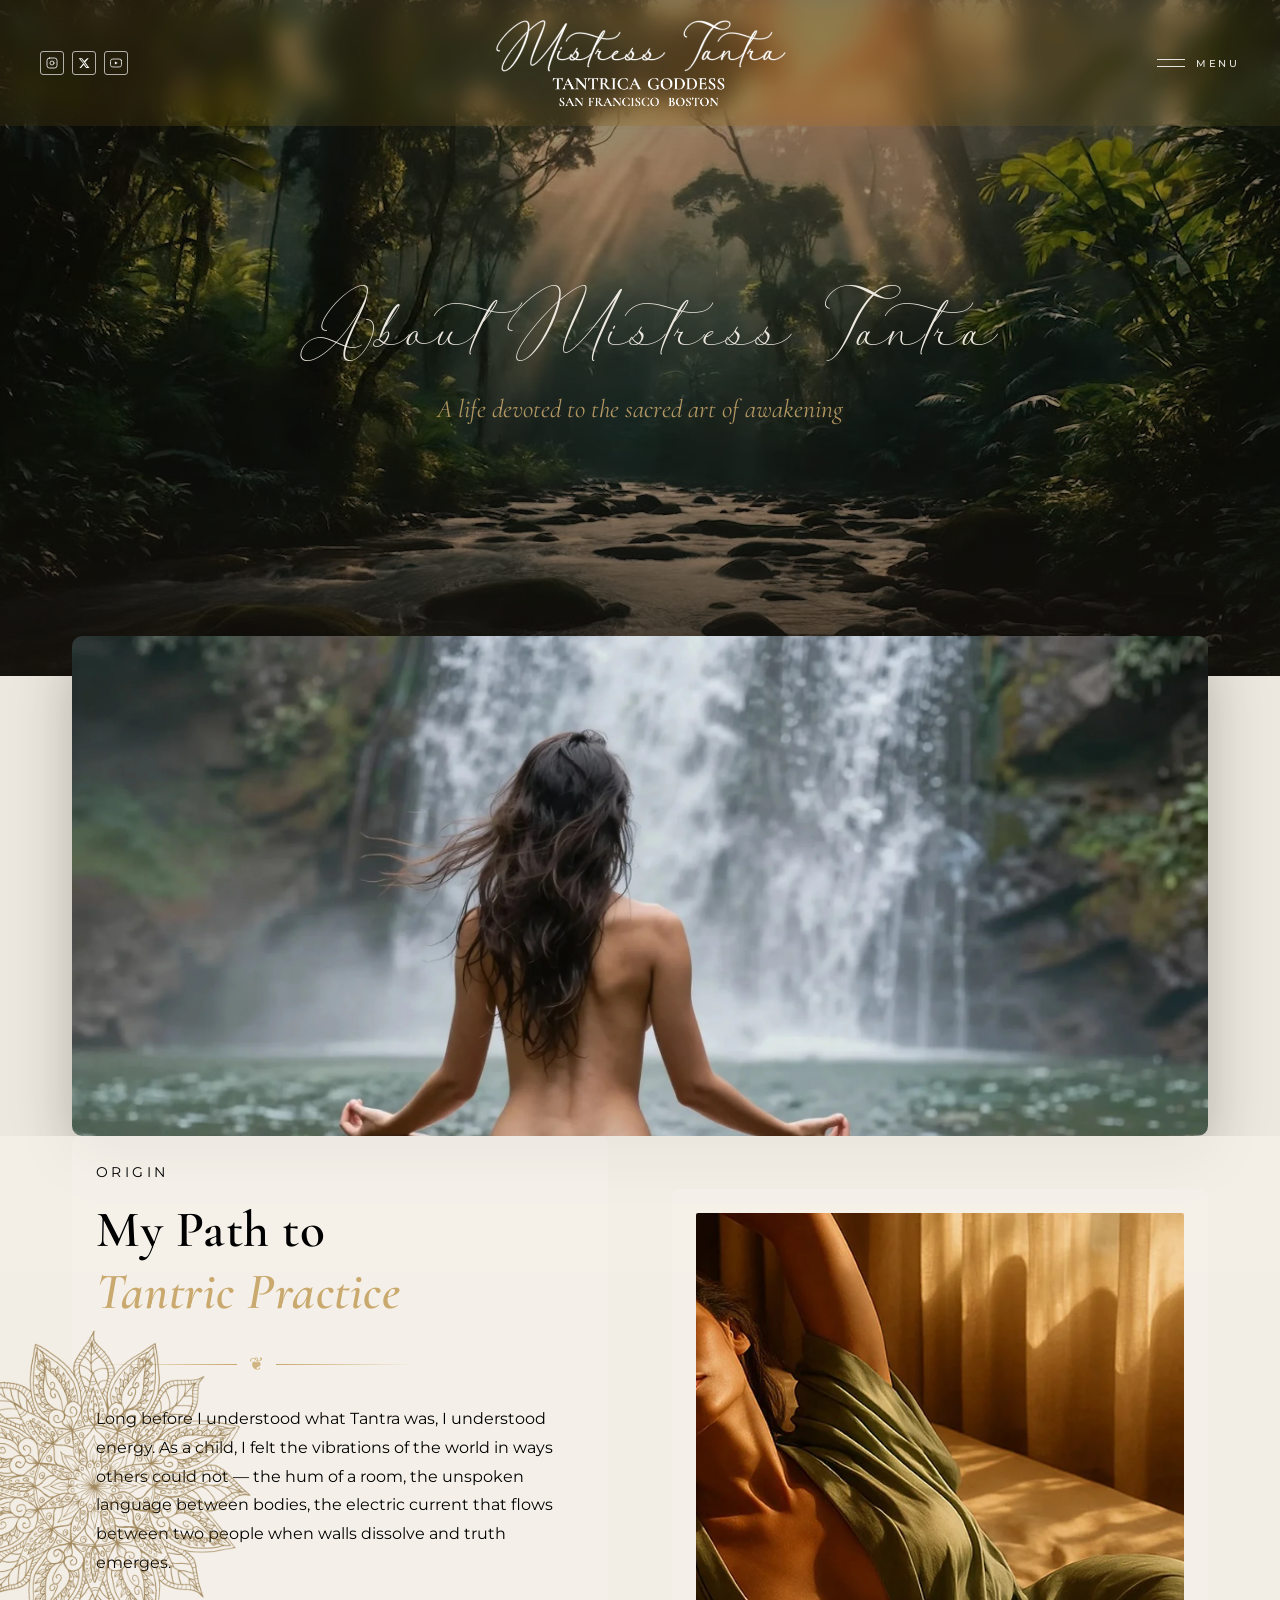
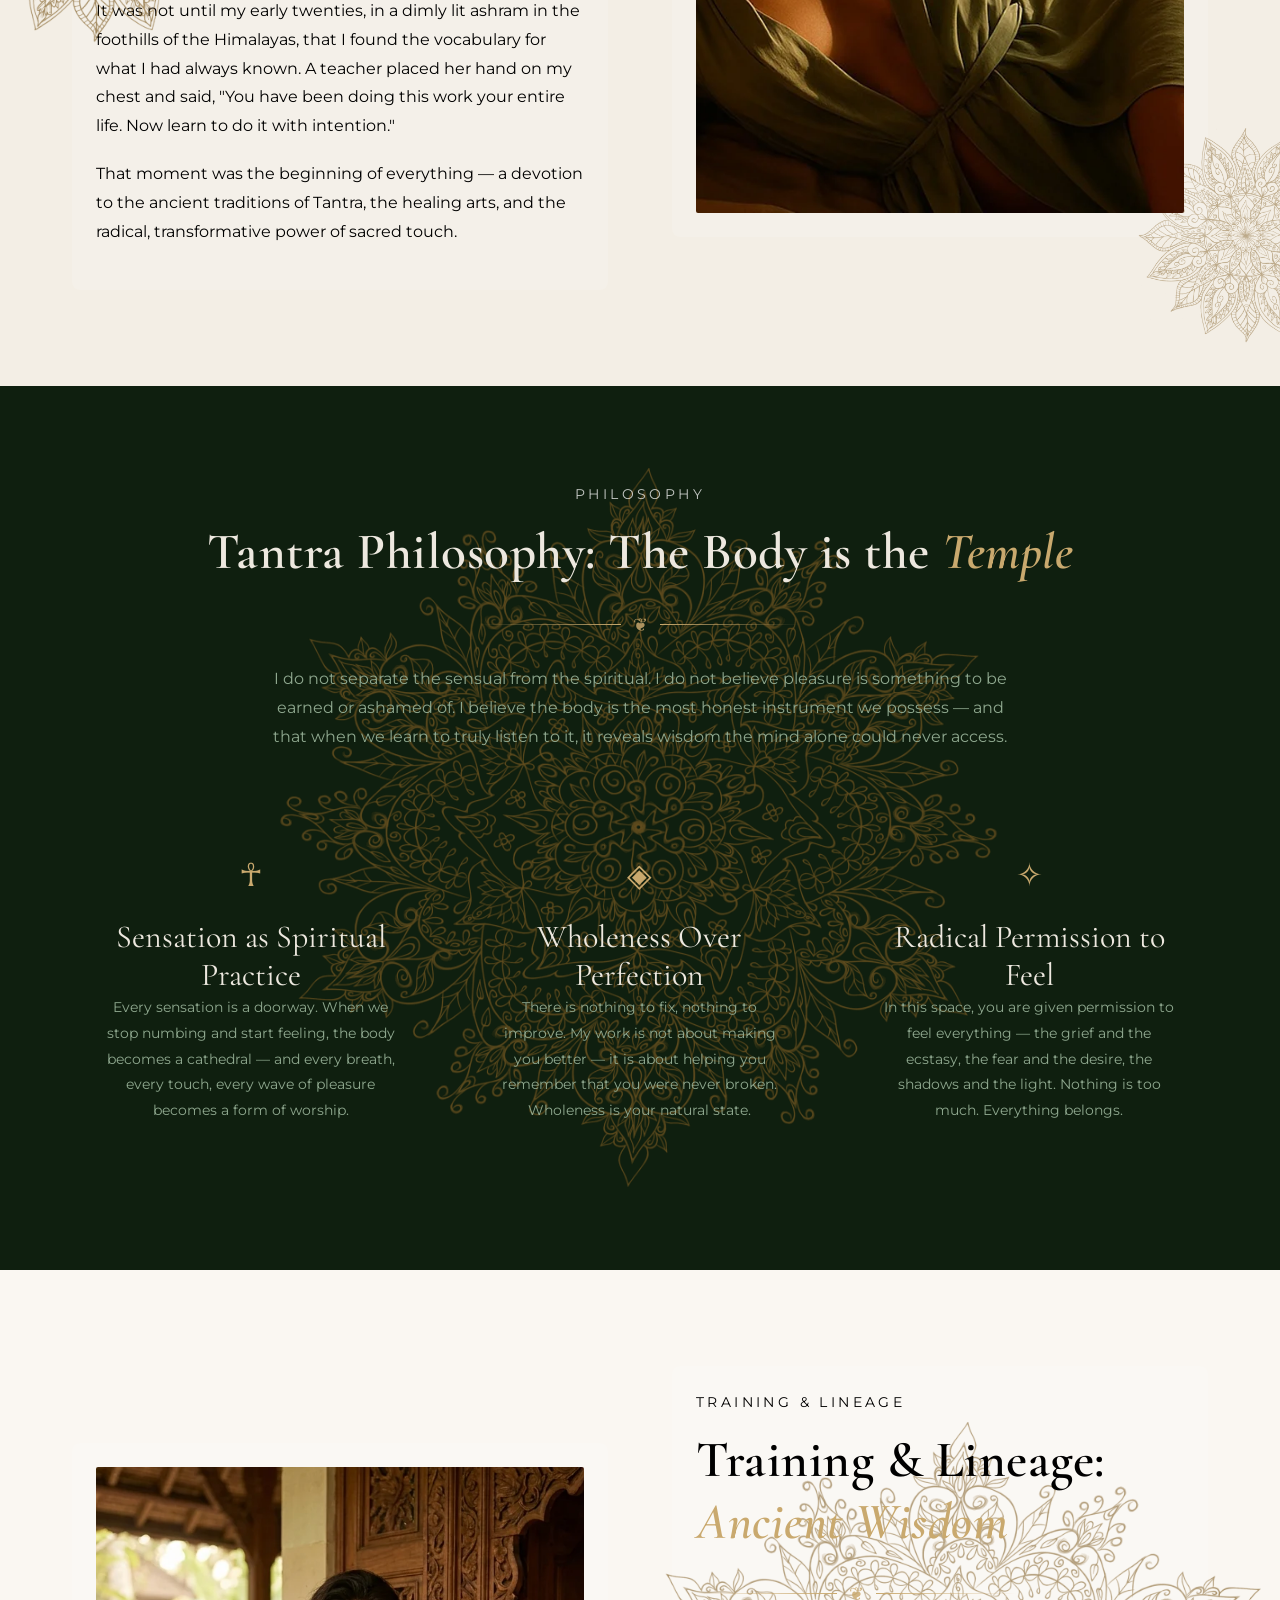
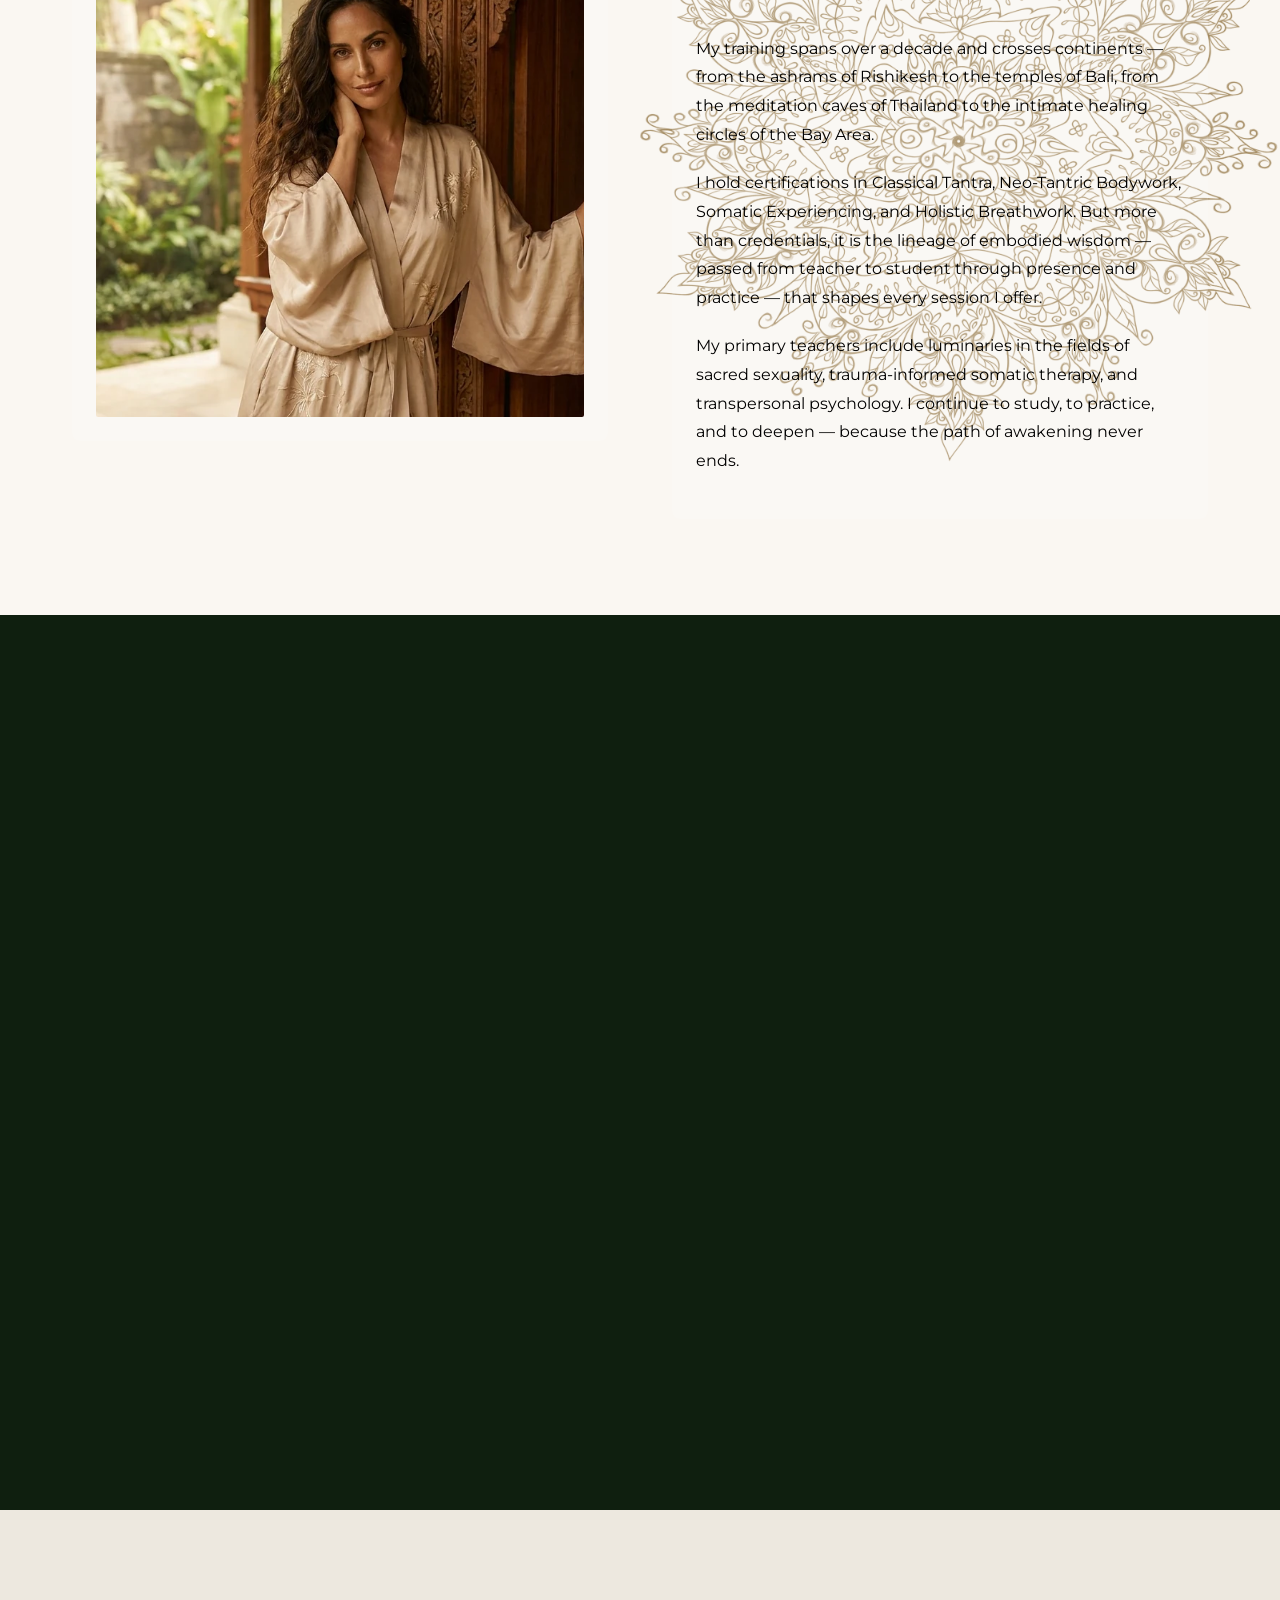
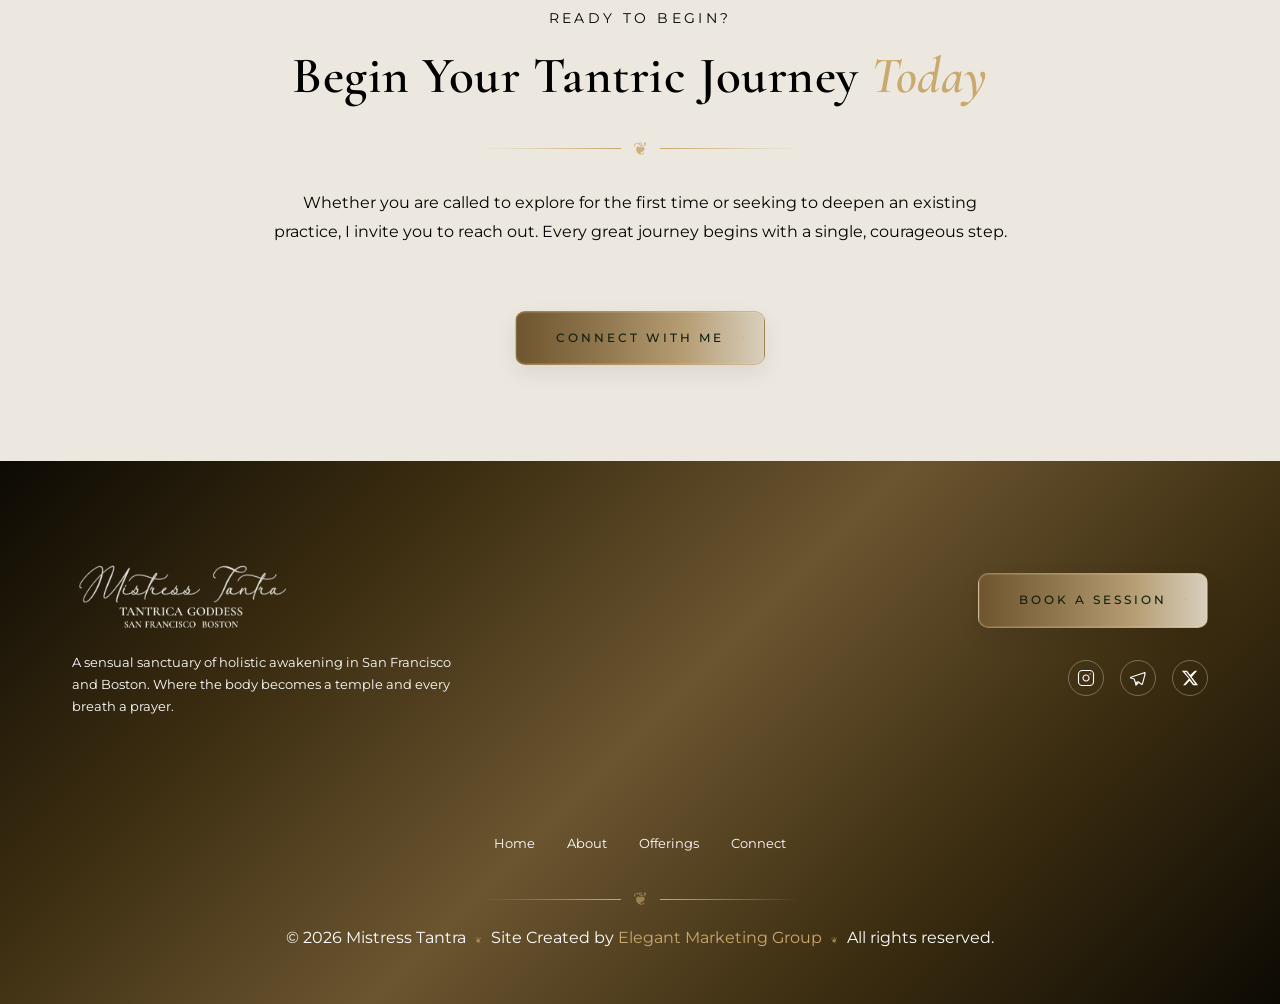
==== commit 99d0bc1d: "Fix: Confidentiality icon, footer font size, remove radical/sacred from connect - About page: Replac" ====
--- a/about.html
+++ b/about.html
@@ -9,7 +9,7 @@
   <link rel="preconnect" href="https://fonts.googleapis.com">
   <link rel="preconnect" href="https://fonts.gstatic.com" crossorigin>
   <link href="https://fonts.googleapis.com/css2?family=Cormorant+Garamond:ital,wght@0,300;0,400;0,500;1,300;1,400;1,500&family=Montserrat:wght@200;300;400;500;600&display=swap" rel="stylesheet">
-  <link rel="stylesheet" href="assets/css/styles.css?v=59">
+  <link rel="stylesheet" href="assets/css/styles.css?v=60">
   <link rel="stylesheet" href="assets/css/home.css?v=15">
   <link rel="stylesheet" href="assets/css/sacred-geometry.css?v=12">
   <link rel="icon" href="assets/images/favicon.png" type="image/png">
@@ -263,7 +263,7 @@
           <p style="color: var(--misty-sage);">Every boundary is sacred. Every choice is honored. Consent is not a checkbox — it is a living, breathing dialogue that continues throughout our entire journey together.</p>
         </div>
         <div class="feature-item fade-in">
-          <div class="feature-icon">♒</div>
+          <div class="feature-icon">❖</div>
           <h3 style="color: var(--linen);">Confidentiality</h3>
           <p style="color: var(--misty-sage);">What happens in the temple stays in the temple. Your privacy is absolute and non-negotiable. This is a space where you can be completely, unapologetically yourself.</p>
         </div>
--- a/assets/css/styles.css
+++ b/assets/css/styles.css
@@ -1467,7 +1467,7 @@
   justify-content: center;
   align-items: center;
   padding-top: var(--space-sm);
-  font-size: 0.5rem;
+  font-size: 0.4rem;
   text-align: center;
 }
 
@@ -1549,7 +1549,7 @@
     flex-direction: column;
     gap: var(--space-sm);
     text-align: center;
-    font-size: 0.4rem;
+    font-size: 0.35rem;
   }
 }
 
